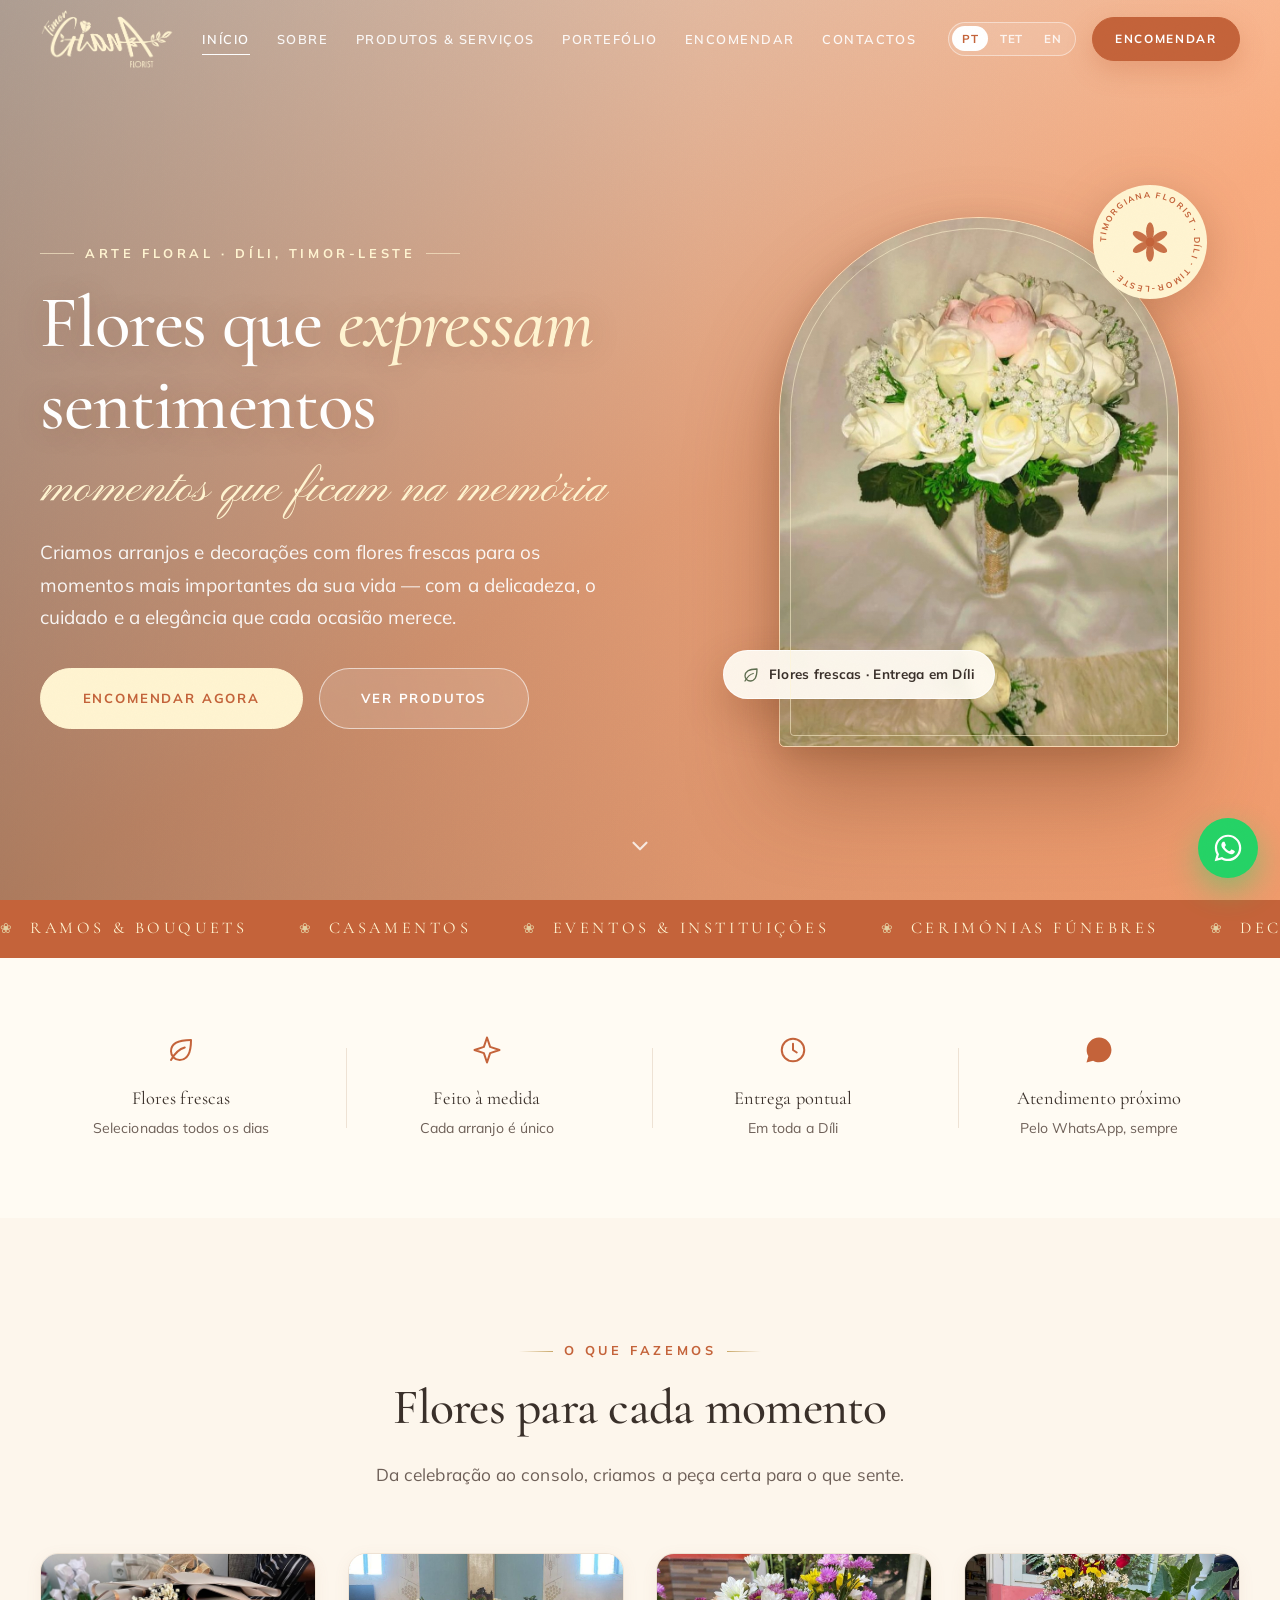
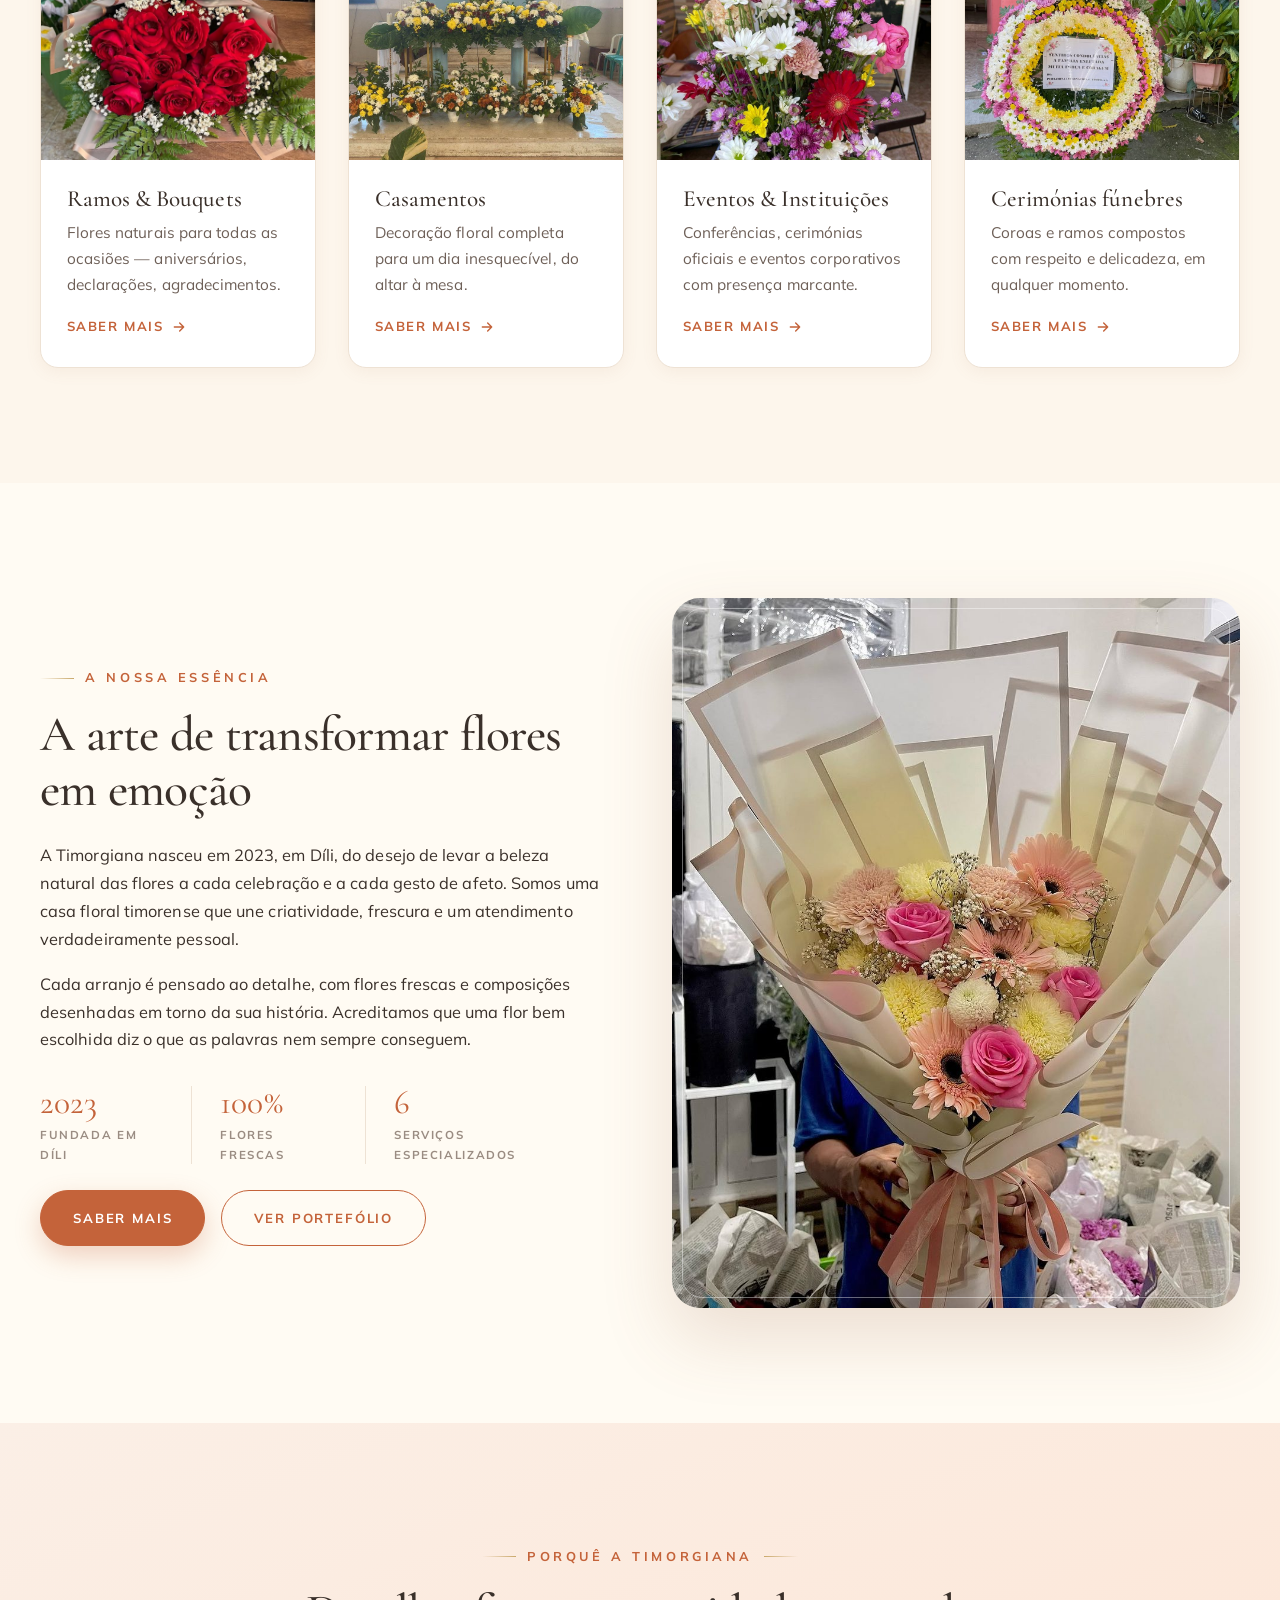
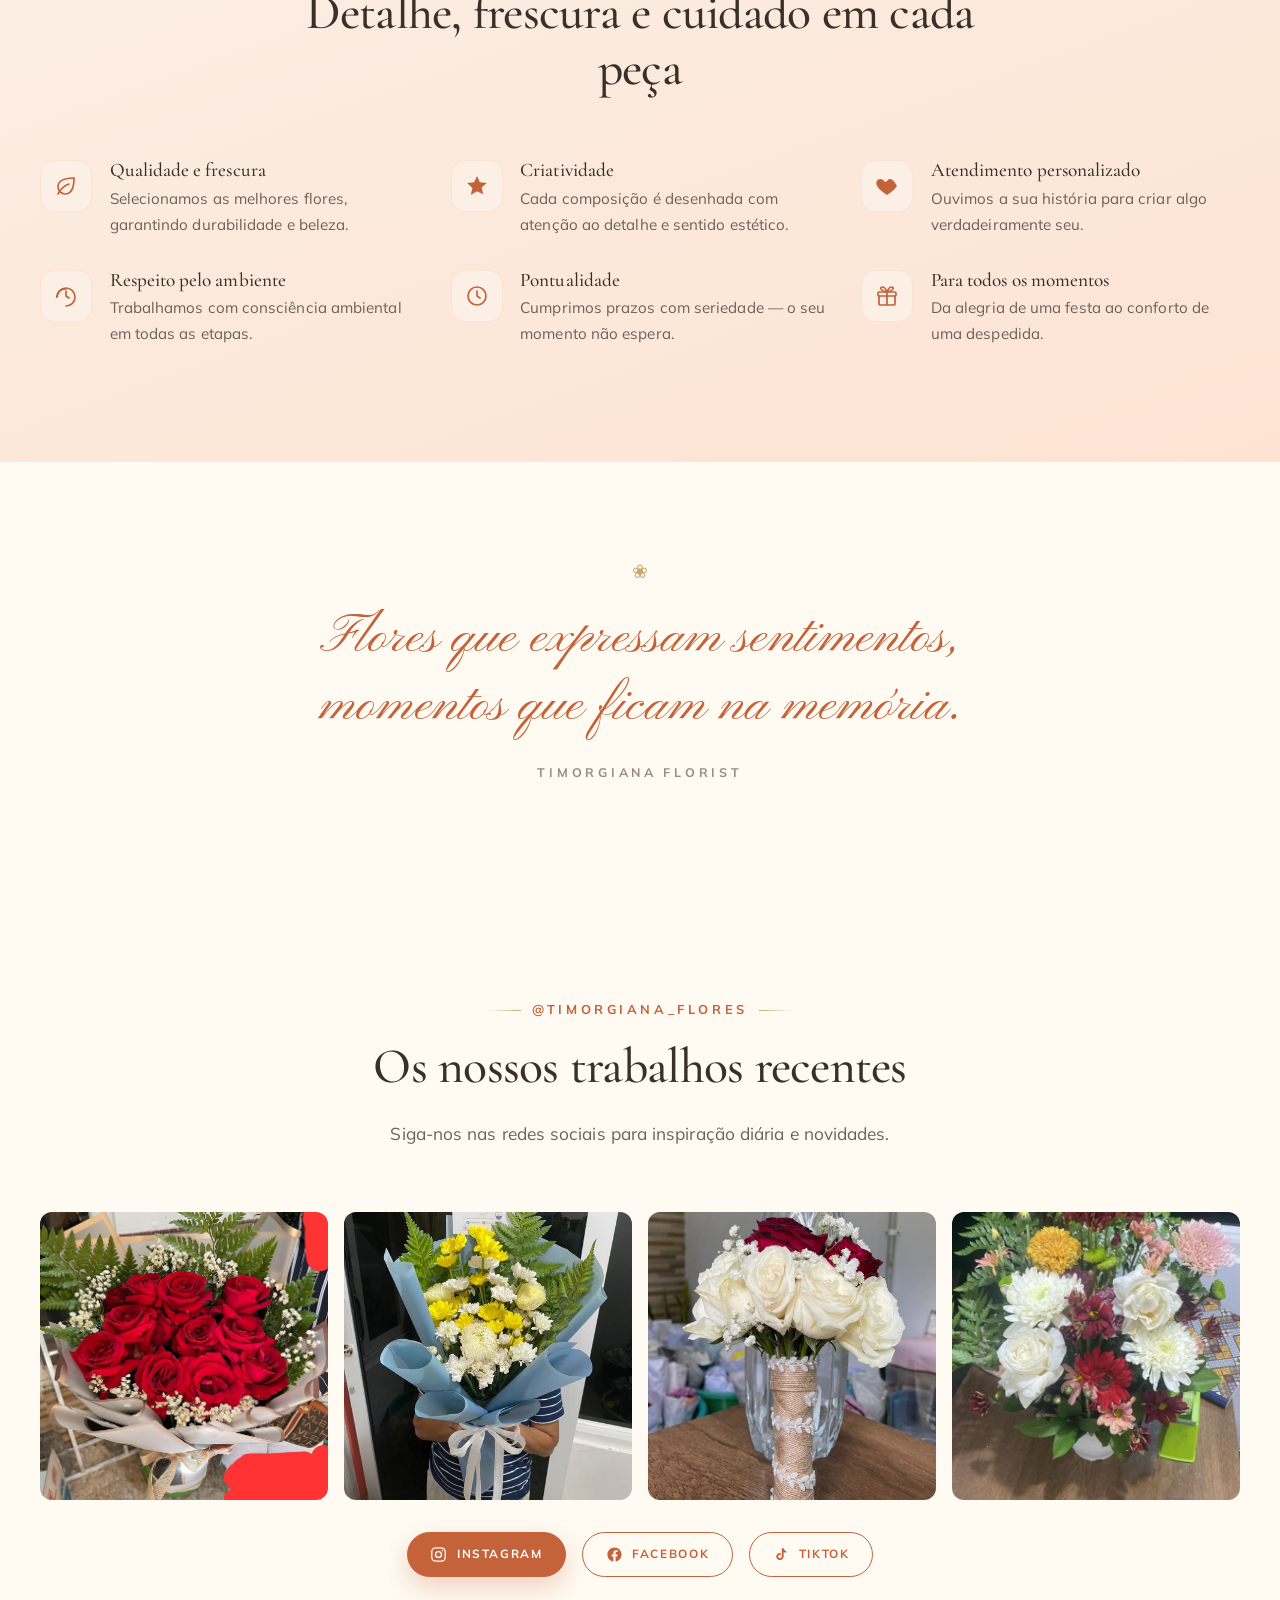
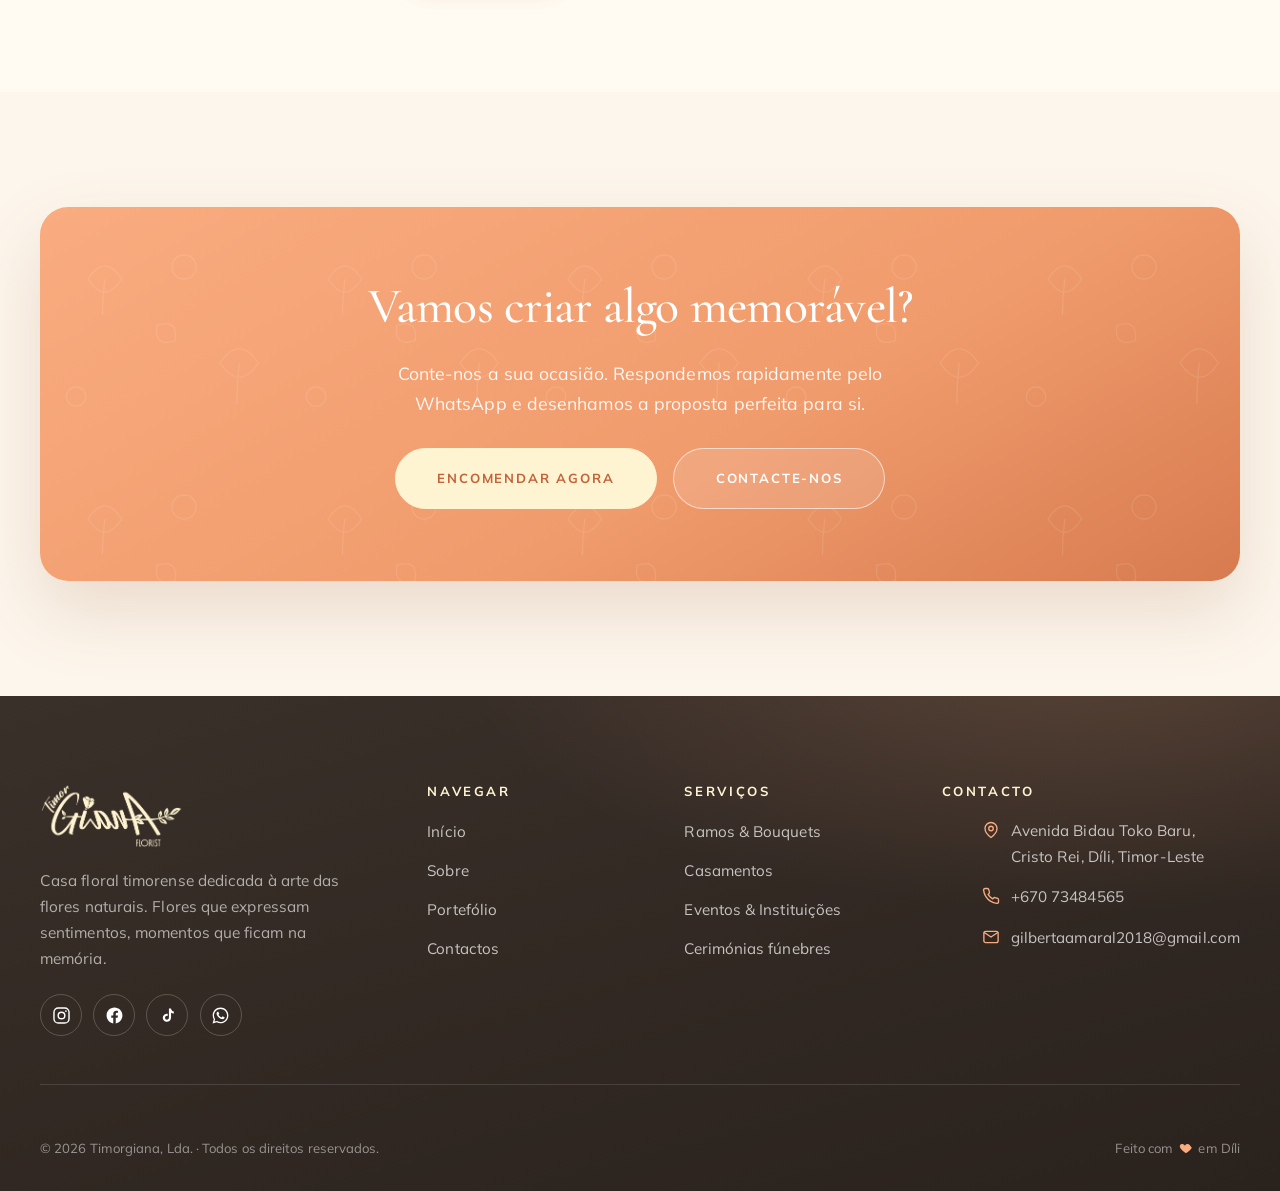
==== index.html @ 80ad94ae "Website Timorgiana Florist — floricultura premium em Díli Site estático trilingue (PT · Tétum · EN) " ====
<!DOCTYPE html>
<!-- =========================================================================
     TIMORGIANA — FLORIST  ·  Página inicial (Home)
     -------------------------------------------------------------------------
     O cabeçalho, o rodapé e o botão de WhatsApp são inseridos automaticamente
     por JavaScript (js/componentes.js). Não é preciso copiá-los para cada
     página — basta definir data-pagina e data-base no <body>.
     ========================================================================= -->
<html lang="pt">
<head>
  <meta charset="UTF-8">
  <meta name="viewport" content="width=device-width, initial-scale=1.0">
  <title>Timorgiana Florist — Flores que expressam sentimentos · Díli, Timor-Leste</title>
  <meta name="description" content="Timorgiana Florist — arte floral em Díli, Timor-Leste. Ramos, casamentos, eventos e cerimónias com flores naturais frescas. Encomende pelo WhatsApp.">
  <meta name="theme-color" content="#F9AC80">

  <!-- Partilha (Open Graph) -->
  <meta property="og:title" content="Timorgiana Florist — Arte floral em Díli">
  <meta property="og:description" content="Flores que expressam sentimentos, momentos que ficam na memória.">
  <meta property="og:type" content="website">
  <meta property="og:image" content="assets/logo-original.jpg">

  <link rel="icon" type="image/png" href="assets/favicon.png">

  <!-- Tipografia: serifa elegante (Cormorant), sans limpa (Mulish), script (Pinyon) -->
  <link rel="preconnect" href="https://fonts.googleapis.com">
  <link rel="preconnect" href="https://fonts.gstatic.com" crossorigin>
  <link href="https://fonts.googleapis.com/css2?family=Cormorant+Garamond:ital,wght@0,400;0,500;0,600;1,400;1,500&family=Mulish:wght@300;400;500;600;700;800&family=Pinyon+Script&display=swap" rel="stylesheet">

  <link rel="stylesheet" href="css/estilos.css">

  <!-- Pré-carregamento da fotografia principal do hero (melhora o LCP) -->
  <link rel="preload" as="image" href="assets/galeria/casamentos/cas-06.jpg">
</head>

<body data-pagina="inicio" data-base="">

  <main id="conteudo">

    <!-- =====================================================================
         HERO — gradiente coral · fotografia em arco · selo giratório da marca
         ===================================================================== -->
    <section class="hero hero--elite">

      <div class="container hero__grelha">
        <div class="hero__interior">
          <span class="eyebrow eyebrow--duplo" data-i18n="hero_eyebrow">Arte floral · Díli, Timor-Leste</span>
          <h1 data-i18n-html="hero_titulo">Flores que <em>expressam</em> sentimentos</h1>
          <p class="hero__tagline" data-i18n="hero_tagline">momentos que ficam na memória</p>
          <p class="hero__lead" data-i18n="hero_lead">Criamos arranjos e decorações com flores frescas para os momentos mais importantes da sua vida.</p>
          <div class="grupo-botoes">
            <a class="btn btn--claro btn--grande" href="paginas/encomendar.html" data-i18n="btn_encomendar_ag">Encomendar agora</a>
            <a class="btn btn--fantasma btn--grande" href="paginas/produtos.html" data-i18n="btn_ver_produtos">Ver produtos</a>
          </div>
        </div>

        <!-- Fotografia em arco + selo giratório + nota flutuante -->
        <div class="hero__media">
          <div class="hero__arco">
            <img src="assets/galeria/casamentos/cas-06.jpg" alt="Bouquet de rosas brancas — Timorgiana Florist" fetchpriority="high">
          </div>
          <svg class="hero__selo" viewBox="0 0 120 120" aria-hidden="true" xmlns="http://www.w3.org/2000/svg" xmlns:xlink="http://www.w3.org/1999/xlink">
            <defs><path id="selo-circ" d="M60,60 m-45,0 a45,45 0 1,1 90,0 a45,45 0 1,1 -90,0"/></defs>
            <circle cx="60" cy="60" r="58" fill="#FFF4D1"/>
            <text font-size="8.5" letter-spacing="1.8" fill="#C4633A" font-family="Mulish, sans-serif" font-weight="700">
              <textPath xlink:href="#selo-circ" href="#selo-circ">TIMORGIANA FLORIST · DÍLI · TIMOR-LESTE ·</textPath>
            </text>
            <g transform="translate(60 60)" fill="#C4633A">
              <circle r="4.5"/>
              <g opacity=".9">
                <ellipse rx="4" ry="9" cy="-11"/>
                <ellipse rx="4" ry="9" cy="-11" transform="rotate(60)"/>
                <ellipse rx="4" ry="9" cy="-11" transform="rotate(120)"/>
                <ellipse rx="4" ry="9" cy="-11" transform="rotate(180)"/>
                <ellipse rx="4" ry="9" cy="-11" transform="rotate(240)"/>
                <ellipse rx="4" ry="9" cy="-11" transform="rotate(300)"/>
              </g>
            </g>
          </svg>
          <div class="hero__nota">
            <svg viewBox="0 0 24 24" fill="none" stroke="currentColor" stroke-width="1.7" stroke-linecap="round" stroke-linejoin="round"><path d="M11 20A7 7 0 0 1 4 13c0-5 4-9 16-9 0 12-4 16-9 16Z"/><path d="M4 20c4-7 7-9 11-10"/></svg>
            <span data-i18n="hero_nota">Flores frescas · Entrega em Díli</span>
          </div>
        </div>
      </div>

      <a class="hero__seta" href="#tiras" aria-label="Ver mais">
        <svg viewBox="0 0 24 24" fill="none" stroke="currentColor" stroke-width="2" stroke-linecap="round" stroke-linejoin="round"><path d="m6 9 6 6 6-6"/></svg>
      </a>
    </section>

    <!-- Fita deslizante com os serviços (marquee) -->
    <div class="marquee" role="presentation">
      <div class="marquee__faixa">
        <div class="marquee__grupo">
          <span class="marquee__item"><span class="marquee__flor">❀</span><span data-i18n="cat1_t">Ramos & Bouquets</span></span>
          <span class="marquee__item"><span class="marquee__flor">❀</span><span data-i18n="cat2_t">Casamentos</span></span>
          <span class="marquee__item"><span class="marquee__flor">❀</span><span data-i18n="cat3_t">Eventos & Instituições</span></span>
          <span class="marquee__item"><span class="marquee__flor">❀</span><span data-i18n="cat4_t">Cerimónias fúnebres</span></span>
          <span class="marquee__item"><span class="marquee__flor">❀</span><span data-i18n="prod5_t">Decoração de espaços</span></span>
          <span class="marquee__item"><span class="marquee__flor">❀</span><span data-i18n="tira1_t">Flores frescas</span></span>
        </div>
        <div class="marquee__grupo" aria-hidden="true">
          <span class="marquee__item"><span class="marquee__flor">❀</span><span data-i18n="cat1_t">Ramos & Bouquets</span></span>
          <span class="marquee__item"><span class="marquee__flor">❀</span><span data-i18n="cat2_t">Casamentos</span></span>
          <span class="marquee__item"><span class="marquee__flor">❀</span><span data-i18n="cat3_t">Eventos & Instituições</span></span>
          <span class="marquee__item"><span class="marquee__flor">❀</span><span data-i18n="cat4_t">Cerimónias fúnebres</span></span>
          <span class="marquee__item"><span class="marquee__flor">❀</span><span data-i18n="prod5_t">Decoração de espaços</span></span>
          <span class="marquee__item"><span class="marquee__flor">❀</span><span data-i18n="tira1_t">Flores frescas</span></span>
        </div>
      </div>
    </div>

    <!-- =====================================================================
         TIRAS (garantias)
         ===================================================================== -->
    <section class="seccao seccao--apertada" id="tiras">
      <div class="container">
        <div class="tiras">
          <div class="tira revelar">
            <svg viewBox="0 0 24 24" fill="none" stroke="currentColor" stroke-width="1.6" stroke-linecap="round" stroke-linejoin="round"><path d="M11 20A7 7 0 0 1 4 13c0-5 4-9 16-9 0 12-4 16-9 16Z"/><path d="M4 20c4-7 7-9 11-10"/></svg>
            <div class="tira__titulo" data-i18n="tira1_t">Flores frescas</div>
            <div class="tira__texto" data-i18n="tira1_d">Selecionadas todos os dias</div>
          </div>
          <div class="tira revelar revelar--d1">
            <svg viewBox="0 0 24 24" fill="none" stroke="currentColor" stroke-width="1.6" stroke-linecap="round" stroke-linejoin="round"><path d="M12 2 9.5 9.5 2 12l7.5 2.5L12 22l2.5-7.5L22 12l-7.5-2.5z"/></svg>
            <div class="tira__titulo" data-i18n="tira2_t">Feito à medida</div>
            <div class="tira__texto" data-i18n="tira2_d">Cada arranjo é único</div>
          </div>
          <div class="tira revelar revelar--d2">
            <svg viewBox="0 0 24 24" fill="none" stroke="currentColor" stroke-width="1.6" stroke-linecap="round" stroke-linejoin="round"><circle cx="12" cy="12" r="9"/><path d="M12 7v5l3 2"/></svg>
            <div class="tira__titulo" data-i18n="tira3_t">Entrega pontual</div>
            <div class="tira__texto" data-i18n="tira3_d">Em toda a Díli</div>
          </div>
          <div class="tira revelar revelar--d3">
            <svg viewBox="0 0 24 24" fill="currentColor"><path d="M12.04 2C6.58 2 2.13 6.45 2.13 11.9c0 1.76.46 3.45 1.34 4.95L2 22l5.3-1.39c1.45.79 3.08 1.21 4.74 1.21 5.46 0 9.91-4.45 9.91-9.9C21.95 6.45 17.5 2 12.04 2Z"/></svg>
            <div class="tira__titulo" data-i18n="tira4_t">Atendimento próximo</div>
            <div class="tira__texto" data-i18n="tira4_d">Pelo WhatsApp, sempre</div>
          </div>
        </div>
      </div>
    </section>

    <!-- =====================================================================
         CATEGORIAS
         ===================================================================== -->
    <section class="seccao seccao--veu">
      <div class="container">
        <div class="cabecalho-seccao revelar">
          <span class="eyebrow eyebrow--duplo" data-i18n="cat_eyebrow">O que fazemos</span>
          <h2 data-i18n="cat_titulo">Flores para cada momento</h2>
          <p data-i18n="cat_lead">Da celebração ao consolo, criamos a peça certa para o que sente.</p>
        </div>

        <div class="grelha grelha--4">
          <a class="cartao revelar" href="paginas/produtos.html">
            <div class="cartao__media">
              <img src="assets/galeria/bouquet/bouquet-04.jpg" alt="Ramo de rosas vermelhas" loading="lazy">
            </div>
            <div class="cartao__corpo">
              <h3 class="cartao__titulo" data-i18n="cat1_t">Ramos & Bouquets</h3>
              <p class="cartao__texto" data-i18n="cat1_d">Flores naturais para todas as ocasiões.</p>
              <span class="link-seta"><span data-i18n="btn_saber_mais">Saber mais</span><svg viewBox="0 0 24 24" fill="none" stroke="currentColor" stroke-width="2.1" stroke-linecap="round" stroke-linejoin="round"><path d="M5 12h14M13 6l6 6-6 6"/></svg></span>
            </div>
          </a>
          <a class="cartao revelar revelar--d1" href="paginas/produtos.html">
            <div class="cartao__media">
              <img src="assets/galeria/casamentos/cas-01.jpg" alt="Decoração floral de casamento" loading="lazy">
            </div>
            <div class="cartao__corpo">
              <h3 class="cartao__titulo" data-i18n="cat2_t">Casamentos</h3>
              <p class="cartao__texto" data-i18n="cat2_d">Decoração floral completa para um dia inesquecível.</p>
              <span class="link-seta"><span data-i18n="btn_saber_mais">Saber mais</span><svg viewBox="0 0 24 24" fill="none" stroke="currentColor" stroke-width="2.1" stroke-linecap="round" stroke-linejoin="round"><path d="M5 12h14M13 6l6 6-6 6"/></svg></span>
            </div>
          </a>
          <a class="cartao revelar revelar--d2" href="paginas/produtos.html">
            <div class="cartao__media">
              <img src="assets/galeria/vaso/vaso-10.jpg" alt="Arranjo floral para eventos" loading="lazy">
            </div>
            <div class="cartao__corpo">
              <h3 class="cartao__titulo" data-i18n="cat3_t">Eventos & Instituições</h3>
              <p class="cartao__texto" data-i18n="cat3_d">Conferências, cerimónias e eventos corporativos.</p>
              <span class="link-seta"><span data-i18n="btn_saber_mais">Saber mais</span><svg viewBox="0 0 24 24" fill="none" stroke="currentColor" stroke-width="2.1" stroke-linecap="round" stroke-linejoin="round"><path d="M5 12h14M13 6l6 6-6 6"/></svg></span>
            </div>
          </a>
          <a class="cartao revelar revelar--d3" href="paginas/produtos.html">
            <div class="cartao__media">
              <img src="assets/galeria/funebre/fun-01.jpg" alt="Coroa fúnebre" loading="lazy">
            </div>
            <div class="cartao__corpo">
              <h3 class="cartao__titulo" data-i18n="cat4_t">Cerimónias fúnebres</h3>
              <p class="cartao__texto" data-i18n="cat4_d">Coroas e ramos compostos com respeito e delicadeza.</p>
              <span class="link-seta"><span data-i18n="btn_saber_mais">Saber mais</span><svg viewBox="0 0 24 24" fill="none" stroke="currentColor" stroke-width="2.1" stroke-linecap="round" stroke-linejoin="round"><path d="M5 12h14M13 6l6 6-6 6"/></svg></span>
            </div>
          </a>
        </div>
      </div>
    </section>

    <!-- =====================================================================
         HISTÓRIA (duas colunas)
         ===================================================================== -->
    <section class="seccao">
      <div class="container">
        <div class="duas-colunas">
          <div class="duas-colunas__texto revelar">
            <span class="eyebrow" data-i18n="sobre_eyebrow">A nossa essência</span>
            <h2 data-i18n="sobre_titulo">A arte de transformar flores em emoção</h2>
            <p data-i18n="sobre_p1">A Timorgiana nasceu em 2023, em Díli, do desejo de levar a beleza natural das flores a cada celebração.</p>
            <p data-i18n="sobre_p2">Cada arranjo é pensado ao detalhe, com flores frescas e composições desenhadas em torno da sua história.</p>

            <!-- Números da casa -->
            <div class="stats">
              <div class="stat"><span class="stat__num">2023</span><span class="stat__lbl" data-i18n="stat_fund">Fundada em Díli</span></div>
              <div class="stat"><span class="stat__num">100%</span><span class="stat__lbl" data-i18n="tira1_t">Flores frescas</span></div>
              <div class="stat"><span class="stat__num">6</span><span class="stat__lbl" data-i18n="stat_serv">Serviços especializados</span></div>
            </div>

            <div class="grupo-botoes" style="margin-top:1.6rem">
              <a class="btn btn--primario" href="paginas/sobre.html" data-i18n="btn_saber_mais">Saber mais</a>
              <a class="btn btn--contorno" href="paginas/galeria.html" data-i18n="btn_ver_portefolio">Ver portefólio</a>
            </div>
          </div>
          <div class="duas-colunas__media revelar revelar--d2">
            <div class="moldura moldura--alta">
              <img src="assets/galeria/bouquet/bouquet-11.jpg" alt="Ramo de flores em tons pêssego da Timorgiana" loading="lazy">
            </div>
          </div>
        </div>
      </div>
    </section>

    <!-- =====================================================================
         VALORES
         ===================================================================== -->
    <section class="seccao seccao--coral">
      <div class="container">
        <div class="cabecalho-seccao revelar">
          <span class="eyebrow eyebrow--duplo" data-i18n="valores_eyebrow">Porquê a Timorgiana</span>
          <h2 data-i18n="valores_titulo">Detalhe, frescura e cuidado em cada peça</h2>
        </div>
        <div class="grelha grelha--3">
          <div class="valor revelar"><div class="valor__icone"><svg viewBox="0 0 24 24" fill="none" stroke="currentColor" stroke-width="1.7" stroke-linecap="round" stroke-linejoin="round"><path d="M11 20A7 7 0 0 1 4 13c0-5 4-9 16-9 0 12-4 16-9 16Z"/><path d="M4 20c4-7 7-9 11-10"/></svg></div><div><h3 data-i18n="v1_t">Qualidade e frescura</h3><p data-i18n="v1_d">Selecionamos as melhores flores.</p></div></div>
          <div class="valor revelar revelar--d1"><div class="valor__icone"><svg viewBox="0 0 24 24" fill="currentColor"><path d="M12 2l2.9 6.3 6.9.6-5.2 4.6 1.6 6.8L12 17.3 5.8 20.9l1.6-6.8L2.2 8.9l6.9-.6z"/></svg></div><div><h3 data-i18n="v2_t">Criatividade</h3><p data-i18n="v2_d">Cada composição com sentido estético.</p></div></div>
          <div class="valor revelar revelar--d2"><div class="valor__icone"><svg viewBox="0 0 24 24" fill="currentColor"><path d="M12 21s-7.5-4.6-10-9.3C.4 8.4 2 5 5.3 5c2 0 3.3 1.1 4.2 2.3l1 1 1-1C13.7 6.1 12.7 5 14.7 5 18 5 19.6 8.4 22 11.7 19.5 16.4 12 21 12 21Z"/></svg></div><div><h3 data-i18n="v3_t">Atendimento personalizado</h3><p data-i18n="v3_d">Ouvimos a sua história.</p></div></div>
          <div class="valor revelar"><div class="valor__icone"><svg viewBox="0 0 24 24" fill="none" stroke="currentColor" stroke-width="1.7" stroke-linecap="round" stroke-linejoin="round"><path d="M12 22a9 9 0 1 0-9-9"/><path d="M3 13c0-4 3-8 9-8M12 7v5l3 2"/></svg></div><div><h3 data-i18n="v4_t">Respeito pelo ambiente</h3><p data-i18n="v4_d">Trabalhamos com consciência ambiental.</p></div></div>
          <div class="valor revelar revelar--d1"><div class="valor__icone"><svg viewBox="0 0 24 24" fill="none" stroke="currentColor" stroke-width="1.7" stroke-linecap="round" stroke-linejoin="round"><circle cx="12" cy="12" r="9"/><path d="M12 7v5l3 2"/></svg></div><div><h3 data-i18n="v5_t">Pontualidade</h3><p data-i18n="v5_d">Cumprimos prazos com seriedade.</p></div></div>
          <div class="valor revelar revelar--d2"><div class="valor__icone"><svg viewBox="0 0 24 24" fill="none" stroke="currentColor" stroke-width="1.7" stroke-linecap="round" stroke-linejoin="round"><rect x="3" y="8" width="18" height="4" rx="1"/><path d="M4 12v8a1 1 0 0 0 1 1h14a1 1 0 0 0 1-1v-8M12 8v13"/><path d="M12 8S10 3 7.5 3 4 6 12 8Zm0 0s2-5 4.5-5S20 6 12 8Z"/></svg></div><div><h3 data-i18n="v6_t">Para todos os momentos</h3><p data-i18n="v6_d">Da alegria de uma festa ao conforto de uma despedida.</p></div></div>
        </div>
      </div>
    </section>

    <!-- =====================================================================
         CITAÇÃO (a promessa da marca, em caligrafia)
         ===================================================================== -->
    <section class="seccao seccao--apertada">
      <div class="container">
        <figure class="citacao revelar">
          <div class="citacao__orn" aria-hidden="true">❀</div>
          <blockquote data-i18n="quote_txt">Flores que expressam sentimentos, momentos que ficam na memória.</blockquote>
          <figcaption>Timorgiana Florist</figcaption>
        </figure>
      </div>
    </section>

    <!-- =====================================================================
         INSTAGRAM
         Para mostrar o feed real, substitua a grelha por um widget de
         Instagram (ex.: LightWidget / Behold) — instruções no README.
         ===================================================================== -->
    <section class="seccao">
      <div class="container">
        <div class="cabecalho-seccao revelar">
          <span class="eyebrow eyebrow--duplo" data-i18n="insta_eyebrow">@timorgiana_flores</span>
          <h2 data-i18n="insta_titulo">Os nossos trabalhos recentes</h2>
          <p data-i18n="insta_lead">Siga-nos no Instagram para inspiração diária e novidades.</p>
        </div>
        <div class="insta-grelha revelar">
          <a class="insta-item" href="https://www.instagram.com/timorgiana_flores" target="_blank" rel="noopener"><img src="assets/galeria/bouquet/bouquet-05.jpg" alt="Ramo de rosas vermelhas" loading="lazy"><span class="insta-item__icone"><svg viewBox="0 0 24 24" fill="none" stroke="currentColor" stroke-width="1.8"><rect x="2.5" y="2.5" width="19" height="19" rx="5.5"/><circle cx="12" cy="12" r="4.2"/><circle cx="17.6" cy="6.4" r="1.1" fill="currentColor" stroke="none"/></svg></span></a>
          <a class="insta-item" href="https://www.instagram.com/timorgiana_flores" target="_blank" rel="noopener"><img src="assets/galeria/bouquet/bouquet-17.jpg" alt="Ramo de flores amarelas" loading="lazy"><span class="insta-item__icone"><svg viewBox="0 0 24 24" fill="none" stroke="currentColor" stroke-width="1.8"><rect x="2.5" y="2.5" width="19" height="19" rx="5.5"/><circle cx="12" cy="12" r="4.2"/><circle cx="17.6" cy="6.4" r="1.1" fill="currentColor" stroke="none"/></svg></span></a>
          <a class="insta-item" href="https://www.instagram.com/timorgiana_flores" target="_blank" rel="noopener"><img src="assets/galeria/casamentos/cas-05.jpg" alt="Ramo de noiva branco" loading="lazy"><span class="insta-item__icone"><svg viewBox="0 0 24 24" fill="none" stroke="currentColor" stroke-width="1.8"><rect x="2.5" y="2.5" width="19" height="19" rx="5.5"/><circle cx="12" cy="12" r="4.2"/><circle cx="17.6" cy="6.4" r="1.1" fill="currentColor" stroke="none"/></svg></span></a>
          <a class="insta-item" href="https://www.instagram.com/timorgiana_flores" target="_blank" rel="noopener"><img src="assets/galeria/vaso/vaso-05.jpg" alt="Arranjo floral em vaso" loading="lazy"><span class="insta-item__icone"><svg viewBox="0 0 24 24" fill="none" stroke="currentColor" stroke-width="1.8"><rect x="2.5" y="2.5" width="19" height="19" rx="5.5"/><circle cx="12" cy="12" r="4.2"/><circle cx="17.6" cy="6.4" r="1.1" fill="currentColor" stroke="none"/></svg></span></a>
        </div>
        <div class="grupo-botoes" style="justify-content:center; margin-top:2rem">
          <a class="btn btn--primario btn--pequeno" href="https://www.instagram.com/timorgiana_flores" target="_blank" rel="noopener">
            <svg viewBox="0 0 24 24" fill="none" stroke="currentColor" stroke-width="1.8"><rect x="2.5" y="2.5" width="19" height="19" rx="5.5"/><circle cx="12" cy="12" r="4.2"/><circle cx="17.6" cy="6.4" r="1.1" fill="currentColor" stroke="none"/></svg>
            <span>Instagram</span>
          </a>
          <a class="btn btn--contorno btn--pequeno" href="https://www.facebook.com/people/Timorgiana-Flores/" target="_blank" rel="noopener">
            <svg viewBox="0 0 24 24" fill="currentColor"><path d="M22 12.06C22 6.5 17.52 2 12 2S2 6.5 2 12.06c0 5 3.66 9.15 8.44 9.94v-7.03H7.9v-2.9h2.54V9.85c0-2.5 1.49-3.89 3.78-3.89 1.09 0 2.24.2 2.24.2v2.46h-1.26c-1.24 0-1.63.77-1.63 1.56v1.88h2.78l-.44 2.9h-2.34V22c4.78-.79 8.43-4.94 8.43-9.94Z"/></svg>
            <span>Facebook</span>
          </a>
          <a class="btn btn--contorno btn--pequeno" href="https://www.tiktok.com/@timorgiana_flores" target="_blank" rel="noopener">
            <svg viewBox="0 0 24 24" fill="currentColor"><path d="M16.5 3c.3 2.1 1.5 3.6 3.5 3.9v2.5c-1.2.1-2.4-.2-3.5-.8v5.9c0 3.4-2.5 5.5-5.4 5.5-3 0-5.1-2.4-5.1-5.1 0-3 2.4-5.1 5.4-5.1.3 0 .6 0 .9.1v2.7c-.3-.1-.6-.2-.9-.2-1.4 0-2.5 1-2.5 2.4 0 1.5 1.1 2.5 2.4 2.5 1.4 0 2.5-1 2.5-2.7V3h2.7Z"/></svg>
            <span>TikTok</span>
          </a>
        </div>
      </div>
    </section>

    <!-- =====================================================================
         CTA FINAL
         ===================================================================== -->
    <section class="seccao seccao--veu">
      <div class="container">
        <div class="cta-faixa revelar">
          <h2 data-i18n="cta_titulo">Vamos criar algo memorável?</h2>
          <p data-i18n="cta_lead">Conte-nos a sua ocasião. Respondemos rapidamente pelo WhatsApp.</p>
          <div class="grupo-botoes">
            <a class="btn btn--claro btn--grande" href="paginas/encomendar.html" data-i18n="btn_encomendar_ag">Encomendar agora</a>
            <a class="btn btn--fantasma btn--grande" href="paginas/contactos.html" data-i18n="btn_contactar">Contacte-nos</a>
          </div>
        </div>
      </div>
    </section>

  </main>

  <!-- Scripts (ordem: dicionário → componentes → inicialização) -->
  <script src="js/i18n.js"></script>
  <script src="js/componentes.js"></script>
  <script src="js/main.js"></script>
</body>
</html>
---- css/estilos.css ----
/* =========================================================================
   TIMORGIANA — FLORIST  ·  Folha de estilos principal
   -------------------------------------------------------------------------
   Identidade derivada do logótipo oficial:
     · Coral / pêssego  #F9AC80   (cor principal da marca)
     · Creme / marfim    #FFF4D1   (lettering do logótipo)
   Acentos de luxo: terracota, dourado suave e verde-folha (sage).

   Estética: minimalista, muito espaço em branco, tipografia serifada
   elegante (Cormorant Garamond) com sans limpa (Mulish) e toques de
   caligrafia (Pinyon Script) em harmonia com o logótipo.

   ORGANIZAÇÃO:
     1. Variáveis (tokens de cor, tipografia, espaçamento)
     2. Base / reset
     3. Tipografia e utilitários
     4. Botões
     5. Cabeçalho + navegação
     6. Rodapé
     7. Hero
     8. Secções e componentes (cartões, galeria, formulário...)
     9. Animações de revelação
    10. Responsivo
   ========================================================================= */

/* =========================================================================
   1. VARIÁVEIS
   ========================================================================= */
:root {
  /* — Cores da marca (do logótipo) — */
  --coral:          #F9AC80;   /* pêssego/coral principal */
  --coral-claro:    #FCC9A8;
  --coral-suave:    #FDE3D2;
  --coral-veu:      #FBEFE6;   /* véu muito ténue para faixas */
  --terracota:      #C4633A;   /* coral profundo p/ texto e detalhes */
  --terracota-esc:  #A24E2C;

  --creme:          #FFF4D1;   /* marfim do lettering */
  --marfim:         #FFFBF3;   /* fundo principal */
  --marfim-quente:  #FDF6EC;   /* fundo alternado de secções */
  --branco:         #FFFFFF;

  --dourado:        #C9A86A;   /* acento de luxo (hairlines, ornamentos) */
  --dourado-claro:  #E3CFA1;
  --sage:           #8A9A7B;   /* verde-folha */
  --sage-esc:       #5F6E50;

  --tinta:          #3A302A;   /* texto principal (castanho carvão quente) */
  --tinta-suave:    #6E6058;   /* texto secundário */
  --tinta-tenue:    #9A8C82;   /* legendas / metadados */
  --linha:          #EEE2D4;   /* divisórias subtis */

  /* — Tipografia — */
  --serif:  "Cormorant Garamond", "EB Garamond", Georgia, "Times New Roman", serif;
  --sans:   "Mulish", -apple-system, "Segoe UI", Roboto, Helvetica, Arial, sans-serif;
  --script: "Pinyon Script", "Cormorant Garamond", cursive;

  /* — Medidas — */
  --container:    1200px;
  --container-sm: 880px;
  --raio:    18px;
  --raio-sm: 12px;
  --raio-lg: 28px;

  /* — Sombras (quentes, suaves) — */
  --sombra-sm: 0 4px 16px rgba(168, 116, 84, .08);
  --sombra:    0 14px 40px rgba(168, 116, 84, .12);
  --sombra-lg: 0 30px 70px rgba(150, 95, 60, .18);

  --transicao: .45s cubic-bezier(.22, .61, .36, 1);

  /* Padrão botânico subtil (pétalas/folhas) usado em faixas e placeholders */
  --padrao-petalas: url("data:image/svg+xml,%3Csvg xmlns='http://www.w3.org/2000/svg' width='200' height='200' viewBox='0 0 200 200'%3E%3Cg fill='none' stroke='%23ffffff' stroke-width='1.1' opacity='0.55'%3E%3Cpath d='M40 60 q14 -22 28 0 q-14 22 -28 0z'/%3E%3Cpath d='M54 60 q-2 16 -2 30'/%3E%3Cpath d='M150 130 q16 -24 32 0 q-16 24 -32 0z'/%3E%3Cpath d='M166 130 q-2 18 -2 34'/%3E%3Cpath d='M120 40 a10 10 0 1 0 0.1 0z'/%3E%3Cpath d='M30 150 a8 8 0 1 0 0.1 0z'/%3E%3Cpath d='M95 105 q10 -16 20 0 q-10 16 -20 0z' transform='rotate(40 105 105)'/%3E%3C/g%3E%3C/svg%3E");

  scroll-behavior: smooth;
}

/* =========================================================================
   2. BASE / RESET
   ========================================================================= */
*, *::before, *::after { box-sizing: border-box; }

html { -webkit-text-size-adjust: 100%; }

body {
  margin: 0;
  font-family: var(--sans);
  font-weight: 400;
  color: var(--tinta);
  background: var(--marfim);
  line-height: 1.7;
  font-size: 1.02rem;
  letter-spacing: .005em;
  overflow-x: hidden;
  -webkit-font-smoothing: antialiased;
  text-rendering: optimizeLegibility;
}

img { max-width: 100%; display: block; }
a   { color: var(--terracota); text-decoration: none; transition: color var(--transicao); }
a:hover { color: var(--terracota-esc); }

::selection { background: var(--coral); color: var(--branco); }

/* Atalho de acessibilidade */
.salta-conteudo {
  position: absolute; left: -999px; top: 0; z-index: 2000;
  background: var(--terracota); color: #fff; padding: .7rem 1.2rem;
  border-radius: 0 0 var(--raio-sm) 0; font-weight: 600;
}
.salta-conteudo:focus { left: 0; color:#fff; }

/* =========================================================================
   3. TIPOGRAFIA + UTILITÁRIOS
   ========================================================================= */
h1, h2, h3, h4 {
  font-family: var(--serif);
  font-weight: 500;
  line-height: 1.12;
  color: var(--tinta);
  margin: 0 0 .5em;
  letter-spacing: .003em;
}
h1 { font-size: clamp(2.6rem, 6vw, 4.6rem); font-weight: 500; }
h2 { font-size: clamp(2rem, 4.2vw, 3.1rem); }
h3 { font-size: clamp(1.35rem, 2.4vw, 1.7rem); }
p  { margin: 0 0 1.1rem; }

.container    { width: min(100% - 3rem, var(--container)); margin-inline: auto; }
.container-sm { width: min(100% - 3rem, var(--container-sm)); margin-inline: auto; }

.seccao { padding: clamp(4rem, 9vw, 7.5rem) 0; }
.seccao--veu    { background: var(--marfim-quente); }
.seccao--coral  { background: linear-gradient(160deg, var(--coral-veu), var(--coral-suave)); }
.seccao--apertada { padding: clamp(3rem, 6vw, 5rem) 0; }

/* Rótulo de secção (eyebrow) com hairline dourada */
.eyebrow {
  display: inline-flex; align-items: center; gap: .7rem;
  font-family: var(--sans);
  font-size: .8rem; font-weight: 700;
  letter-spacing: .28em; text-transform: uppercase;
  color: var(--terracota);
  margin-bottom: 1.1rem;
}
.eyebrow::before, .eyebrow.eyebrow--duplo::after {
  content: ""; width: 34px; height: 1px;
  background: linear-gradient(90deg, transparent, var(--dourado));
}
.eyebrow.eyebrow--duplo::after { background: linear-gradient(90deg, var(--dourado), transparent); }

/* Cabeçalho de secção centrado */
.cabecalho-seccao { max-width: 680px; margin: 0 auto clamp(2.5rem, 5vw, 4rem); text-align: center; }
.cabecalho-seccao .eyebrow { justify-content: center; }
.cabecalho-seccao p { color: var(--tinta-suave); font-size: 1.08rem; }

/* Flourish em caligrafia (ecoa o logótipo) */
.script {
  font-family: var(--script);
  font-weight: 400;
  color: var(--terracota);
  font-size: clamp(1.8rem, 4vw, 2.8rem);
  line-height: 1;
}

.texto-suave  { color: var(--tinta-suave); }
.texto-centro { text-align: center; }
.dourado      { color: var(--dourado); }

/* Divisória botânica (sprig) entre secções */
.divisoria-botanica {
  display: flex; align-items: center; justify-content: center;
  gap: 1rem; margin: 0 auto; max-width: 320px; color: var(--dourado);
}
.divisoria-botanica::before, .divisoria-botanica::after {
  content: ""; flex: 1; height: 1px;
  background: linear-gradient(90deg, transparent, var(--dourado-claro));
}
.divisoria-botanica::after { background: linear-gradient(90deg, var(--dourado-claro), transparent); }

/* =========================================================================
   4. BOTÕES
   ========================================================================= */
.btn {
  --b: var(--terracota);
  display: inline-flex; align-items: center; justify-content: center; gap: .6rem;
  font-family: var(--sans); font-weight: 700; font-size: .82rem;
  letter-spacing: .14em; text-transform: uppercase;
  padding: 1rem 2rem; border-radius: 100px;
  border: 1.5px solid var(--b); cursor: pointer;
  transition: all var(--transicao);
  position: relative; overflow: hidden;
}
.btn svg { width: 17px; height: 17px; }

.btn--primario {
  background: var(--terracota); color: #fff; border-color: var(--terracota);
  box-shadow: 0 10px 26px rgba(196, 99, 58, .28);
}
.btn--primario:hover {
  background: var(--terracota-esc); border-color: var(--terracota-esc); color:#fff;
  transform: translateY(-3px); box-shadow: 0 16px 34px rgba(162, 78, 44, .36);
}
.btn--contorno {
  background: transparent; color: var(--terracota);
}
.btn--contorno:hover {
  background: var(--terracota); color: #fff; transform: translateY(-3px);
}
.btn--claro {
  background: var(--creme); color: var(--terracota); border-color: var(--creme);
}
.btn--claro:hover { background:#fff; border-color:#fff; color: var(--terracota-esc); transform: translateY(-3px); }

.btn--fantasma {
  background: rgba(255,255,255,.12); color:#fff; border-color: rgba(255,255,255,.6);
  backdrop-filter: blur(4px);
}
.btn--fantasma:hover { background:#fff; color: var(--terracota); border-color:#fff; transform: translateY(-3px); }

.btn--whatsapp { background:#25D366; border-color:#25D366; color:#fff; }
.btn--whatsapp:hover { background:#1da851; border-color:#1da851; color:#fff; transform: translateY(-3px); }

.btn--pequeno { padding: .7rem 1.4rem; font-size: .74rem; }
.btn--grande  { padding: 1.15rem 2.6rem; }

.grupo-botoes { display: flex; flex-wrap: wrap; gap: 1rem; }

/* Ligação com seta */
.link-seta {
  display: inline-flex; align-items: center; gap: .5rem;
  font-weight: 700; font-size: .82rem; letter-spacing: .12em; text-transform: uppercase;
  color: var(--terracota);
}
.link-seta svg { width: 16px; height: 16px; transition: transform var(--transicao); }
.link-seta:hover svg { transform: translateX(5px); }

/* =========================================================================
   5. CABEÇALHO + NAVEGAÇÃO
   ========================================================================= */
.cabecalho {
  position: fixed; inset: 0 0 auto 0; z-index: 1000;
  transition: background var(--transicao), box-shadow var(--transicao), padding var(--transicao);
  padding: .55rem 0;
}
/* topo: transparente sobre o hero */
.cabecalho--topo { background: transparent; }
.cabecalho--topo .nav__link,
.cabecalho--topo .logo__texto,
.cabecalho--topo .menu-toggle span { color: #fff; }
.cabecalho--topo .nav__link { color: rgba(255,255,255,.92); }
.cabecalho--topo .menu-toggle span { background: #fff; }
/* ao deslizar: fundo creme sólido */
.cabecalho--solido {
  background: rgba(255, 251, 243, .92);
  backdrop-filter: blur(14px) saturate(1.4);
  box-shadow: 0 1px 0 var(--linha), 0 10px 30px rgba(168,116,84,.07);
}

.cabecalho__interior {
  display: flex; align-items: center; justify-content: space-between; gap: 1.5rem;
}

.logo { display: inline-flex; align-items: center; gap: .8rem; flex: none; }
.logo__marca { height: 60px; width: auto; flex: none; transition: var(--transicao); }
.cabecalho--solido .logo__marca { height: 52px; }
/* no topo (hero coral) mostra-se a versão creme; ao deslizar, a terracota */
.logo__marca--creme { display: block; }
.logo__marca--coral { display: none; }
.cabecalho--solido .logo__marca--creme { display: none; }
.cabecalho--solido .logo__marca--coral { display: block; }

.nav { display: flex; align-items: center; gap: 2rem; }
.nav__lista { display: flex; align-items: center; gap: 1.7rem; list-style: none; margin: 0; padding: 0; }
.nav__link {
  position: relative; font-family: var(--sans);
  font-size: .8rem; font-weight: 600; letter-spacing: .12em; text-transform: uppercase;
  color: var(--tinta); padding: .4rem 0;
}
.nav__link::after {
  content: ""; position: absolute; left: 0; bottom: -2px; width: 0; height: 1.5px;
  background: var(--terracota); transition: width var(--transicao);
}
.nav__link:hover::after, .nav__link.ativo::after { width: 100%; }
.cabecalho--topo .nav__link::after { background: #fff; }
.nav__link.ativo { color: var(--terracota); }
.cabecalho--topo .nav__link.ativo { color:#fff; }

.nav__cta { display: flex; align-items: center; gap: 1rem; }

/* Seletor de idioma */
.idiomas { display: inline-flex; align-items: center; gap: .15rem;
  border: 1px solid var(--linha); border-radius: 100px; padding: .2rem; background: rgba(255,255,255,.5); }
.cabecalho--topo .idiomas { border-color: rgba(255,255,255,.45); background: rgba(255,255,255,.12); }
.idiomas__btn {
  font-family: var(--sans); font-size: .72rem; font-weight: 700; letter-spacing: .06em;
  border: none; background: transparent; cursor: pointer; color: var(--tinta-suave);
  padding: .32rem .6rem; border-radius: 100px; transition: var(--transicao);
}
.cabecalho--topo .idiomas__btn { color: rgba(255,255,255,.85); }
.idiomas__btn:hover { color: var(--terracota); }
.cabecalho--topo .idiomas__btn:hover { color:#fff; }
.idiomas__btn.ativo { background: var(--terracota); color:#fff; }
.cabecalho--topo .idiomas__btn.ativo { background:#fff; color: var(--terracota); }

/* Botão de menu (mobile) */
.menu-toggle {
  display: none; flex-direction: column; gap: 5px; background: none; border: none;
  cursor: pointer; padding: .4rem; z-index: 1100;
}
.menu-toggle span { display: block; width: 26px; height: 2px; background: var(--tinta); border-radius: 2px; transition: var(--transicao); }
body.menu-aberto .menu-toggle span:nth-child(1) { transform: translateY(7px) rotate(45deg); background: var(--terracota); }
body.menu-aberto .menu-toggle span:nth-child(2) { opacity: 0; }
body.menu-aberto .menu-toggle span:nth-child(3) { transform: translateY(-7px) rotate(-45deg); background: var(--terracota); }

/* =========================================================================
   6. RODAPÉ
   ========================================================================= */
.rodape {
  background: linear-gradient(165deg, #3A302A, #2A221D);
  color: rgba(255,255,255,.8); padding: clamp(3.5rem, 7vw, 5.5rem) 0 2rem;
  position: relative; overflow: hidden;
}
.rodape::before {
  content: ""; position: absolute; inset: 0;
  background: radial-gradient(900px 380px at 85% -10%, rgba(249,172,128,.18), transparent 70%);
  pointer-events: none;
}
.rodape__grelha {
  position: relative; display: grid;
  grid-template-columns: 1.6fr 1fr 1fr 1.3fr; gap: 2.5rem;
  padding-bottom: 3rem; border-bottom: 1px solid rgba(255,255,255,.12);
}
.rodape__marca img { height: 64px; margin-bottom: 1.2rem; }
.rodape__marca p { color: rgba(255,255,255,.62); font-size: .96rem; max-width: 34ch; }
.rodape h4 {
  color: var(--creme); font-family: var(--sans); font-size: .82rem;
  font-weight: 700; letter-spacing: .2em; text-transform: uppercase; margin-bottom: 1.2rem;
}
.rodape__lista { list-style: none; margin: 0; padding: 0; display: grid; gap: .7rem; }
.rodape__lista a, .rodape__contacto a { color: rgba(255,255,255,.72); font-size: .95rem; }
.rodape__lista a:hover, .rodape__contacto a:hover { color: var(--coral); }
.rodape__contacto { display: grid; gap: .9rem; font-size: .95rem; color: rgba(255,255,255,.72); }
.rodape__contacto li { display: flex; gap: .7rem; align-items: flex-start; list-style: none; }
.rodape__contacto svg { width: 18px; height: 18px; flex: none; color: var(--coral); margin-top: 3px; }
.rodape__contacto ul { margin: 0; padding: 0; }

.rodape__sociais { display: flex; gap: .7rem; margin-top: 1.4rem; }
.rodape__sociais a {
  width: 42px; height: 42px; border-radius: 50%;
  display: grid; place-items: center;
  border: 1px solid rgba(255,255,255,.2); color: #fff;
  transition: var(--transicao);
}
.rodape__sociais a:hover { background: var(--coral); border-color: var(--coral); color: var(--tinta); transform: translateY(-3px); }
.rodape__sociais svg { width: 19px; height: 19px; }

.rodape__base {
  position: relative; display: flex; flex-wrap: wrap; gap: 1rem;
  justify-content: space-between; padding-top: 1.6rem; margin-top: 1.6rem;
  font-size: .82rem; color: rgba(255,255,255,.5);
}
.rodape__base a { color: rgba(255,255,255,.6); }
.rodape__base svg { width: 14px; height: 14px; vertical-align: -2px; }
.rodape__base > span:last-child { display: inline-flex; align-items: center; gap: .35rem; }

/* =========================================================================
   7. HERO
   ========================================================================= */
.hero {
  position: relative; min-height: 100svh;
  display: flex; align-items: center;
  padding: 8rem 0 5rem; overflow: hidden;
  background: linear-gradient(150deg, #FBE7D8 0%, var(--coral) 55%, #F09B6C 100%);
}
/* camada de fotografia opcional (o cliente substitui o url) */
.hero__foto {
  position: absolute; inset: 0; z-index: 0;
  background-size: cover; background-position: center;
  opacity: 0; transition: opacity 1.2s ease;
}
.hero__foto.carregada { opacity: .5; }
.hero::after { /* véu para legibilidade */
  content: ""; position: absolute; inset: 0; z-index: 1;
  background: linear-gradient(90deg, rgba(58,48,42,.40), rgba(58,48,42,.12) 55%, transparent);
  pointer-events: none;
}
.hero__interior { position: relative; z-index: 2; max-width: 760px; color: #fff; }
.hero__interior .eyebrow { color: var(--creme); }
.hero__interior .eyebrow::before, .hero__interior .eyebrow::after { background: rgba(255,244,209,.6); }
.hero h1 { color: #fff; margin-bottom: 1.2rem; text-shadow: 0 2px 30px rgba(120,60,30,.25); }
.hero h1 em { font-style: italic; color: var(--creme); }
.hero__tagline {
  font-family: var(--script); font-size: clamp(1.7rem, 4.5vw, 3rem);
  color: var(--creme); line-height: 1; margin-bottom: 1.4rem; font-weight: 400;
}
.hero__lead { font-size: 1.18rem; color: rgba(255,255,255,.92); max-width: 52ch; margin-bottom: 2.2rem; }

/* ornamento floral SVG no canto */
.hero__ornamento {
  position: absolute; z-index: 1; right: -60px; bottom: -40px;
  width: min(46vw, 560px); opacity: .9; pointer-events: none;
  filter: drop-shadow(0 20px 40px rgba(120,60,30,.2));
}
.hero__seta {
  position: absolute; left: 50%; bottom: 2rem; transform: translateX(-50%);
  z-index: 2; color: rgba(255,255,255,.8); animation: flutua 2.4s ease-in-out infinite;
}
.hero__seta svg { width: 26px; height: 26px; }
@keyframes flutua { 0%,100% { transform: translate(-50%,0); } 50% { transform: translate(-50%,10px); } }

/* faixa de estatísticas/garantias sob o hero */
.tiras { display: grid; grid-template-columns: repeat(4, 1fr); gap: 1.5rem; }
.tira { text-align: center; }
.tira svg { width: 30px; height: 30px; color: var(--terracota); margin-bottom: .6rem; }
.tira__titulo { font-family: var(--serif); font-size: 1.15rem; color: var(--tinta); margin-bottom: .15rem; }
.tira__texto  { font-size: .88rem; color: var(--tinta-suave); }

/* =========================================================================
   8. SECÇÕES E COMPONENTES
   ========================================================================= */

/* — Grelha genérica — */
.grelha { display: grid; gap: 2rem; }
.grelha--2 { grid-template-columns: repeat(2, 1fr); }
.grelha--3 { grid-template-columns: repeat(3, 1fr); }
.grelha--4 { grid-template-columns: repeat(4, 1fr); }

/* — Bloco de duas colunas (texto + media) — */
.duas-colunas { display: grid; grid-template-columns: 1fr 1fr; gap: clamp(2rem, 5vw, 4.5rem); align-items: center; }
.duas-colunas--inverso .duas-colunas__media { order: -1; }

/* — Moldura de imagem elegante — */
.moldura {
  position: relative; border-radius: var(--raio-lg); overflow: hidden;
  box-shadow: var(--sombra-lg);
}
.moldura::after { /* fina linha dourada interior */
  content: ""; position: absolute; inset: 10px; border: 1px solid rgba(255,255,255,.4);
  border-radius: calc(var(--raio-lg) - 8px); pointer-events: none;
}
.moldura img, .moldura .foto { width: 100%; height: 100%; object-fit: cover; }
.moldura--alta { aspect-ratio: 4/5; }
.moldura--larga { aspect-ratio: 3/2; }

/* Painel de marca (logótipo sobre fundo coral) — usado em "A nossa história" */
.painel-marca {
  display: grid; place-items: center; position: relative;
  background: linear-gradient(150deg, var(--coral-suave) 0%, var(--coral) 60%, #F09B6C 120%);
}
.painel-marca::before {
  content: ""; position: absolute; inset: 0; opacity: .4;
  background-image: var(--padrao-petalas); background-size: 260px;
}
.moldura.painel-marca img {
  position: relative; width: auto; max-width: 74%; height: auto;
  object-fit: contain; filter: drop-shadow(0 10px 24px rgba(120,60,30,.18));
}

/* — Substituto de fotografia (placeholder elegante) — */
.foto {
  position: relative; display: grid; place-items: center; min-height: 220px;
  background:
    radial-gradient(circle at 30% 25%, rgba(255,255,255,.5), transparent 55%),
    linear-gradient(150deg, var(--coral-suave), var(--coral-claro) 55%, var(--coral));
  color: rgba(255,255,255,.85); overflow: hidden;
}
.foto::before { /* textura de pétalas SVG ténue */
  content: ""; position: absolute; inset: 0; opacity: .35;
  background-image: var(--padrao-petalas); background-size: 280px;
}
.foto__icone { position: relative; width: 64px; height: 64px; opacity: .9; }
.foto__legenda {
  position: relative; margin-top: .6rem; font-family: var(--sans);
  font-size: .72rem; letter-spacing: .18em; text-transform: uppercase;
  color: rgba(255,255,255,.92); font-weight: 700;
}

/* — Cartão de categoria/produto — */
.cartao {
  position: relative; background: var(--branco); border-radius: var(--raio);
  overflow: hidden; box-shadow: var(--sombra-sm);
  transition: transform var(--transicao), box-shadow var(--transicao);
  border: 1px solid var(--linha); display: flex; flex-direction: column;
}
.cartao:hover { transform: translateY(-8px); box-shadow: var(--sombra); }
.cartao__media { position: relative; aspect-ratio: 4/3; overflow: hidden; }
.cartao__media .foto, .cartao__media img { width: 100%; height: 100%; object-fit: cover; transition: transform .9s ease; }
.cartao:hover .cartao__media .foto, .cartao:hover .cartao__media img { transform: scale(1.06); }
.cartao__corpo { padding: 1.6rem 1.6rem 1.8rem; flex: 1; display: flex; flex-direction: column; }
.cartao__titulo { font-size: 1.45rem; margin-bottom: .5rem; }
.cartao__texto { color: var(--tinta-suave); font-size: .96rem; flex: 1; margin-bottom: 1.1rem; }
.cartao__etiqueta {
  position: absolute; top: 1rem; left: 1rem; z-index: 2;
  background: rgba(255,251,243,.92); color: var(--terracota);
  font-size: .68rem; font-weight: 700; letter-spacing: .14em; text-transform: uppercase;
  padding: .4rem .8rem; border-radius: 100px; backdrop-filter: blur(4px);
}

/* — Lista de valores / características com ícone — */
.lista-valores { display: grid; gap: 1.5rem; }
.valor { display: flex; gap: 1.1rem; align-items: flex-start; }
.valor__icone {
  flex: none; width: 52px; height: 52px; border-radius: 14px;
  display: grid; place-items: center;
  background: var(--coral-veu); color: var(--terracota);
  border: 1px solid var(--coral-suave);
}
.valor__icone svg { width: 24px; height: 24px; }
.valor h3 { font-size: 1.2rem; margin-bottom: .25rem; }
.valor p { color: var(--tinta-suave); font-size: .95rem; margin: 0; }

/* — Cartão de números/valores em coral — */
.painel {
  background: var(--branco); border: 1px solid var(--linha); border-radius: var(--raio);
  padding: clamp(1.8rem, 3vw, 2.6rem); box-shadow: var(--sombra-sm);
}
.painel--coral {
  background: linear-gradient(155deg, var(--coral-veu), var(--coral-suave));
  border-color: var(--coral-suave);
}

/* — Passos (Como encomendar) — */
.passos { counter-reset: passo; display: grid; gap: 1.6rem; }
.passo { display: flex; gap: 1.3rem; align-items: flex-start; }
.passo__num {
  counter-increment: passo; flex: none;
  width: 54px; height: 54px; border-radius: 50%;
  display: grid; place-items: center;
  font-family: var(--serif); font-size: 1.5rem; color: #fff;
  background: var(--terracota); box-shadow: 0 8px 20px rgba(196,99,58,.3);
}
.passo__num::before { content: counter(passo); }
.passo h3 { font-size: 1.25rem; margin-bottom: .2rem; }
.passo p { color: var(--tinta-suave); margin: 0; font-size: .96rem; }

/* — Galeria masonry — */
.galeria { columns: 3; column-gap: 1.2rem; }
.galeria__item {
  display: block; width: 100%; padding: 0; border: none; background: none;
  font: inherit; color: inherit; text-align: left; cursor: zoom-in;
  break-inside: avoid; margin: 0 0 1.2rem; border-radius: var(--raio);
  overflow: hidden; box-shadow: var(--sombra-sm); position: relative;
  transition: transform var(--transicao), box-shadow var(--transicao);
  -webkit-appearance: none; appearance: none;
}
.galeria__item:hover { transform: translateY(-5px); box-shadow: var(--sombra); }
.galeria__item:focus-visible { outline: 2px solid var(--terracota); outline-offset: 3px; }
.galeria__item img {
  display: block; width: 100%; height: auto;
  min-height: 240px; /* reserva espaço antes do carregamento (lazy loading em telemóvel) */
  background: var(--coral-veu);
  transition: transform .9s ease;
}
.galeria__item img[data-carregada="1"] { min-height: 0; background: transparent; }
.galeria__item:hover img { transform: scale(1.05); }
.galeria__item .foto { min-height: 0; }
.galeria__item .foto--p { aspect-ratio: 1/1; }
.galeria__item .foto--retrato { aspect-ratio: 3/4; }
.galeria__item .foto--paisagem { aspect-ratio: 4/3; }
.galeria__legenda {
  position: absolute; inset: auto 0 0 0; padding: 1.6rem 1rem .9rem;
  background: linear-gradient(transparent, rgba(58,48,42,.72));
  color: #fff; font-family: var(--serif); font-size: 1.1rem;
  opacity: 0; transform: translateY(10px); transition: var(--transicao);
  pointer-events: none;
}
.galeria__item:hover .galeria__legenda { opacity: 1; transform: none; }
.galeria-vazia {
  text-align: center; color: var(--tinta-suave); font-size: 1.05rem;
  padding: 2.5rem 0; font-family: var(--serif); font-style: italic;
}

/* — Lightbox — */
.lightbox {
  position: fixed; inset: 0; z-index: 1200; display: none;
  align-items: center; justify-content: center;
  background: rgba(42, 34, 29, .92); backdrop-filter: blur(6px);
  padding: 4vh 4vw;
}
.lightbox.aberto { display: flex; }
.lightbox__img {
  max-width: 90vw; max-height: 90vh; width: auto; height: auto;
  border-radius: var(--raio-sm); box-shadow: var(--sombra-lg);
  animation: lbEntra .35s ease;
}
@keyframes lbEntra { from { opacity: 0; transform: scale(.96); } to { opacity: 1; transform: none; } }
.lightbox__fechar, .lightbox__nav {
  position: absolute; background: rgba(255,255,255,.12); color: #fff;
  border: 1px solid rgba(255,255,255,.3); cursor: pointer;
  display: grid; place-items: center; transition: var(--transicao);
  backdrop-filter: blur(4px);
}
.lightbox__fechar {
  top: 20px; right: 24px; width: 48px; height: 48px; border-radius: 50%;
  font-size: 1.8rem; line-height: 1;
}
.lightbox__nav {
  top: 50%; transform: translateY(-50%); width: 54px; height: 54px;
  border-radius: 50%; font-size: 2rem; line-height: 1;
}
.lightbox__nav--ant { left: 24px; }
.lightbox__nav--seg { right: 24px; }
.lightbox__fechar:hover, .lightbox__nav:hover { background: var(--terracota); border-color: var(--terracota); color: #fff; }

/* — Filtros da galeria — */
.filtros { display: flex; flex-wrap: wrap; gap: .6rem; justify-content: center; margin-bottom: 2.5rem; }
.filtro {
  font-family: var(--sans); font-size: .76rem; font-weight: 700; letter-spacing: .1em; text-transform: uppercase;
  padding: .55rem 1.2rem; border-radius: 100px; border: 1px solid var(--linha);
  background: var(--branco); color: var(--tinta-suave); cursor: pointer; transition: var(--transicao);
}
.filtro:hover { border-color: var(--coral); color: var(--terracota); }
.filtro.ativo { background: var(--terracota); border-color: var(--terracota); color: #fff; }

/* — Instagram — */
.insta-grelha { display: grid; grid-template-columns: repeat(4, 1fr); gap: 1rem; }
.insta-item { position: relative; aspect-ratio: 1/1; border-radius: var(--raio-sm); overflow: hidden; }
.insta-item .foto { min-height: 0; height: 100%; }
.insta-item img { width: 100%; height: 100%; object-fit: cover; display: block; transition: transform .9s ease; }
.insta-item:hover img { transform: scale(1.06); }
.insta-item__icone {
  position: absolute; inset: 0; display: grid; place-items: center;
  background: rgba(196,99,58,.0); color:#fff; opacity: 0; transition: var(--transicao);
}
.insta-item:hover .insta-item__icone { background: rgba(196,99,58,.45); opacity: 1; }
.insta-item__icone svg { width: 30px; height: 30px; }

/* — Formulário — */
.form { display: grid; gap: 1.3rem; }
.form__linha { display: grid; grid-template-columns: 1fr 1fr; gap: 1.3rem; }
.campo { display: grid; gap: .45rem; }
.campo label {
  font-size: .78rem; font-weight: 700; letter-spacing: .08em; text-transform: uppercase; color: var(--tinta-suave);
}
.campo label .obrig { color: var(--terracota); }
.campo input, .campo select, .campo textarea {
  font-family: var(--sans); font-size: 1rem; color: var(--tinta);
  padding: .9rem 1.1rem; border: 1.5px solid var(--linha); border-radius: var(--raio-sm);
  background: var(--branco); transition: var(--transicao); width: 100%;
}
.campo textarea { resize: vertical; min-height: 130px; }
.campo input:focus, .campo select:focus, .campo textarea:focus {
  outline: none; border-color: var(--coral); box-shadow: 0 0 0 4px rgba(249,172,128,.18);
}
.campo input::placeholder, .campo textarea::placeholder { color: var(--tinta-tenue); }
.form__nota { font-size: .85rem; color: var(--tinta-suave); }
.form__nota svg { width: 16px; height: 16px; vertical-align: -3px; color: #25D366; }

/* — Mensagem de feedback — */
.aviso {
  display: none; align-items: center; gap: .7rem;
  padding: 1rem 1.2rem; border-radius: var(--raio-sm);
  background: var(--coral-veu); border: 1px solid var(--coral-suave); color: var(--terracota-esc);
  font-size: .94rem;
}
.aviso.visivel { display: flex; }
.aviso svg { width: 20px; height: 20px; flex: none; }

/* — Bloco de contacto — */
.contacto-item { display: flex; gap: 1rem; align-items: flex-start; padding: 1.3rem 0; border-bottom: 1px solid var(--linha); }
.contacto-item:last-child { border-bottom: none; }
.contacto-item__icone {
  flex: none; width: 50px; height: 50px; border-radius: 14px; display: grid; place-items: center;
  background: var(--coral-veu); color: var(--terracota); border: 1px solid var(--coral-suave);
}
.contacto-item__icone svg { width: 22px; height: 22px; }
.contacto-item h4 { font-family: var(--sans); font-size: .76rem; letter-spacing: .16em; text-transform: uppercase; color: var(--tinta-tenue); margin-bottom: .3rem; }
.contacto-item p, .contacto-item a { margin: 0; color: var(--tinta); font-size: 1.02rem; }
.contacto-item a:hover { color: var(--terracota); }

.mapa-moldura { border-radius: var(--raio); overflow: hidden; box-shadow: var(--sombra); border: 1px solid var(--linha); }
.mapa-moldura iframe { display: block; width: 100%; height: 100%; min-height: 340px; border: 0; filter: saturate(.9); }

/* — Faixa CTA — */
.cta-faixa {
  position: relative; overflow: hidden; border-radius: var(--raio-lg);
  background: linear-gradient(150deg, var(--coral) 0%, #F09B6C 60%, var(--terracota) 130%);
  color: #fff; padding: clamp(2.8rem, 6vw, 4.5rem); text-align: center;
  box-shadow: var(--sombra-lg);
}
.cta-faixa::before {
  content: ""; position: absolute; inset: 0; opacity: .18;
  background-image: var(--padrao-petalas); background-size: 240px;
}
.cta-faixa > * { position: relative; }
.cta-faixa h2 { color: #fff; }
.cta-faixa p { color: rgba(255,255,255,.92); max-width: 48ch; margin: 0 auto 1.8rem; font-size: 1.1rem; }
.cta-faixa .grupo-botoes { justify-content: center; }

/* — Botão flutuante de WhatsApp — */
.whatsapp-flutua {
  position: fixed; right: 22px; bottom: 22px; z-index: 900;
  width: 60px; height: 60px; border-radius: 50%;
  background: #25D366; color: #fff; display: grid; place-items: center;
  box-shadow: 0 12px 30px rgba(37,211,102,.45);
  transition: var(--transicao); animation: pulsar 2.6s infinite;
}
.whatsapp-flutua:hover { transform: scale(1.08); color: #fff; }
.whatsapp-flutua svg { width: 32px; height: 32px; }
.whatsapp-flutua__balao {
  position: absolute; right: 74px; top: 50%; transform: translateY(-50%);
  white-space: nowrap; background: #fff; color: var(--tinta);
  padding: .55rem .9rem; border-radius: 100px; font-size: .82rem; font-weight: 600;
  box-shadow: var(--sombra); opacity: 0; pointer-events: none; transition: var(--transicao);
}
.whatsapp-flutua:hover .whatsapp-flutua__balao { opacity: 1; right: 78px; }
@keyframes pulsar {
  0%   { box-shadow: 0 12px 30px rgba(37,211,102,.45), 0 0 0 0 rgba(37,211,102,.5); }
  70%  { box-shadow: 0 12px 30px rgba(37,211,102,.45), 0 0 0 16px rgba(37,211,102,0); }
  100% { box-shadow: 0 12px 30px rgba(37,211,102,.45), 0 0 0 0 rgba(37,211,102,0); }
}

/* — Cabeçalho de página interior (sub-hero) — */
.pagina-hero {
  position: relative; padding: 11rem 0 4rem; text-align: center; overflow: hidden;
  background: linear-gradient(160deg, var(--coral-veu), var(--coral-suave));
}
.pagina-hero::before {
  content: ""; position: absolute; inset: 0; opacity: .5;
  background-image: var(--padrao-petalas); background-size: 320px;
}
.pagina-hero__interior { position: relative; max-width: 720px; margin: 0 auto; }
.pagina-hero h1 { font-size: clamp(2.4rem, 5vw, 3.8rem); margin-bottom: .6rem; }
.pagina-hero p { color: var(--tinta-suave); font-size: 1.1rem; max-width: 56ch; margin: 0 auto; }
.migalhas { font-size: .8rem; letter-spacing: .1em; text-transform: uppercase; color: var(--tinta-tenue); margin-bottom: 1rem; }
.migalhas a { color: var(--terracota); }

/* =========================================================================
   9. ANIMAÇÕES DE REVELAÇÃO
   ========================================================================= */
.revelar { opacity: 0; transform: translateY(28px); transition: opacity .9s ease, transform .9s cubic-bezier(.22,.61,.36,1); }
.revelar.visivel { opacity: 1; transform: none; }
.revelar--d1 { transition-delay: .1s; }
.revelar--d2 { transition-delay: .2s; }
.revelar--d3 { transition-delay: .3s; }
.revelar--d4 { transition-delay: .4s; }
@media (prefers-reduced-motion: reduce) {
  .revelar { opacity: 1; transform: none; transition: none; }
  .whatsapp-flutua, .hero__seta { animation: none; }
  html { scroll-behavior: auto; }
}

/* =========================================================================
   10. RESPONSIVO
   ========================================================================= */
@media (max-width: 1024px) {
  .rodape__grelha { grid-template-columns: 1fr 1fr; gap: 2rem; }
  .galeria { columns: 2; }
  .insta-grelha { grid-template-columns: repeat(4, 1fr); }
}

@media (max-width: 880px) {
  /* Navegação móvel */
  .menu-toggle { display: flex; }
  .nav {
    position: fixed; inset: 0 0 0 auto; width: min(86vw, 380px);
    flex-direction: column; align-items: flex-start; justify-content: flex-start;
    gap: 1.5rem; padding: 6rem 2rem 2rem;
    background: var(--marfim); box-shadow: var(--sombra-lg);
    transform: translateX(100%); transition: transform var(--transicao); overflow-y: auto;
  }
  body.menu-aberto .nav { transform: none; }
  body.menu-aberto { overflow: hidden; }
  .nav__lista { flex-direction: column; align-items: flex-start; gap: 1.1rem; width: 100%; }
  .nav__link { color: var(--tinta) !important; font-size: 1rem; }
  .nav__link::after { background: var(--terracota) !important; }
  .cabecalho--topo .menu-toggle span { background: #fff; }
  .nav__cta { flex-direction: column; align-items: flex-start; width: 100%; gap: 1.2rem; }
  .idiomas { background: var(--branco) !important; border-color: var(--linha) !important; }
  .idiomas__btn { color: var(--tinta-suave) !important; }
  .idiomas__btn.ativo { background: var(--terracota) !important; color:#fff !important; }
  .nav__cta .btn { width: 100%; }

  .duas-colunas { grid-template-columns: 1fr; gap: 2.5rem; }
  .duas-colunas--inverso .duas-colunas__media { order: 0; }
  .grelha--2, .grelha--3, .grelha--4 { grid-template-columns: 1fr; }
  .tiras { grid-template-columns: 1fr 1fr; gap: 2rem 1rem; }
  .form__linha { grid-template-columns: 1fr; }
  .hero__ornamento { width: 70vw; right: -90px; bottom: -30px; opacity: .55; }
  .rodape__grelha { grid-template-columns: 1fr; }
  .insta-grelha { grid-template-columns: repeat(2, 1fr); }
}

@media (max-width: 520px) {
  /* Portefólio: no telemóvel passa a grelha compacta de 3 colunas (estilo
     mosaico, tipo Instagram). Em tablet/desktop mantém-se a vista atual. */
  .galeria { columns: auto; display: grid; grid-template-columns: repeat(3, 1fr); gap: 6px; }
  .galeria__item { margin: 0; border-radius: 8px; cursor: pointer; }
  .galeria__item img { min-height: 0; width: 100%; height: auto; aspect-ratio: 1 / 1; object-fit: cover; }
  .galeria__legenda { display: none; } /* sem hover no telemóvel */
  .tiras { grid-template-columns: 1fr; }
  .seccao { padding: 3.5rem 0; }
  .whatsapp-flutua { width: 54px; height: 54px; }
}

/* =========================================================================
   11. REFINAMENTOS "ELITE"
   -------------------------------------------------------------------------
   Camada de polimento de alta gama: entrada suave da página, grão editorial,
   barra de deslocamento personalizada, brilho nos botões, hero com fotografia
   em arco + selo giratório, fita deslizante (marquee), estatísticas, citação
   caligráfica e ornamentos nas páginas interiores.
   ========================================================================= */

/* — Entrada suave da página — */
@keyframes paginaEntra { from { opacity: 0; } to { opacity: 1; } }
body { animation: paginaEntra .5s ease both; }

/* — Grão editorial muito subtil (textura de papel) — */
body::after {
  content: ""; position: fixed; inset: 0; z-index: 3000; pointer-events: none;
  opacity: .045; mix-blend-mode: multiply;
  background-image: url("data:image/svg+xml,%3Csvg xmlns='http://www.w3.org/2000/svg' width='160' height='160'%3E%3Cfilter id='n'%3E%3CfeTurbulence type='fractalNoise' baseFrequency='0.9' numOctaves='2'/%3E%3C/filter%3E%3Crect width='160' height='160' filter='url(%23n)' opacity='0.55'/%3E%3C/svg%3E");
}

/* — Barra de deslocamento personalizada — */
::-webkit-scrollbar { width: 11px; }
::-webkit-scrollbar-track { background: var(--marfim); }
::-webkit-scrollbar-thumb { background: var(--coral-claro); border-radius: 8px; border: 3px solid var(--marfim); }
::-webkit-scrollbar-thumb:hover { background: var(--coral); }

/* — Tipografia mais escultural — */
h1, h2 { letter-spacing: -.015em; }

/* — Botões: brilho subtil ao passar — */
.btn::after {
  content: ""; position: absolute; top: 0; left: -130%; width: 55%; height: 100%;
  background: linear-gradient(105deg, transparent, rgba(255,255,255,.38), transparent);
  transform: skewX(-18deg); transition: left .65s ease; pointer-events: none;
}
.btn:hover::after { left: 140%; }

/* — Cartões: véu quente + título reativo — */
.cartao__media::after {
  content: ""; position: absolute; inset: 0; z-index: 1; pointer-events: none;
  background: linear-gradient(to top, rgba(58,48,42,.22), transparent 45%);
  opacity: 0; transition: opacity .5s ease;
}
.cartao:hover .cartao__media::after { opacity: 1; }
.cartao__titulo { transition: color .4s ease; }
.cartao:hover .cartao__titulo { color: var(--terracota); }

/* — HERO elite: grelha texto + fotografia em arco — */
.hero--elite { padding: 8.5rem 0 4.5rem; }
.hero__grelha {
  position: relative; z-index: 2;
  display: grid; grid-template-columns: 1.08fr .92fr;
  gap: clamp(2rem, 5vw, 4.5rem); align-items: center;
}
.hero--elite .hero__interior { max-width: 620px; }

.hero__media { position: relative; justify-self: center; animation: heroFlutua 7s ease-in-out infinite; }
@keyframes heroFlutua { 0%, 100% { transform: translateY(0); } 50% { transform: translateY(-10px); } }

.hero__arco {
  width: min(34vw, 400px); aspect-ratio: 4 / 5.3;
  border-radius: 999px 999px 28px 28px; overflow: hidden; position: relative;
  border: 1.5px solid rgba(255,244,209,.7);
  box-shadow: 0 45px 90px rgba(110,55,25,.38), 0 10px 30px rgba(110,55,25,.22);
}
.hero__arco::after { /* anel interior dourado-creme */
  content: ""; position: absolute; inset: 10px; z-index: 2; pointer-events: none;
  border: 1px solid rgba(255,244,209,.55);
  border-radius: 999px 999px 20px 20px;
}
.hero__arco img { width: 100%; height: 100%; object-fit: cover; }

.hero__selo {
  position: absolute; top: -34px; right: -30px; width: 118px; height: 118px;
  animation: seloGira 22s linear infinite;
  filter: drop-shadow(0 12px 24px rgba(110,55,25,.28));
}
@keyframes seloGira { to { transform: rotate(360deg); } }

.hero__nota {
  position: absolute; left: -14%; bottom: 9%;
  display: inline-flex; align-items: center; gap: .55rem;
  background: rgba(255,251,243,.94); color: var(--tinta);
  font-size: .84rem; font-weight: 700; letter-spacing: .02em; white-space: nowrap;
  padding: .75rem 1.15rem; border-radius: 100px;
  border: 1px solid rgba(255,255,255,.8);
  box-shadow: 0 18px 40px rgba(110,55,25,.25);
  backdrop-filter: blur(6px);
}
.hero__nota svg { width: 18px; height: 18px; color: var(--sage-esc); flex: none; }

/* — Fita deslizante (marquee) — */
.marquee {
  overflow: hidden; position: relative; z-index: 3;
  background: var(--terracota); color: var(--creme); padding: .95rem 0;
}
.marquee__faixa { display: flex; width: max-content; animation: marqueeDesliza 32s linear infinite; }
.marquee__grupo { display: flex; align-items: center; gap: 3.2rem; padding-right: 3.2rem; }
.marquee__item {
  display: inline-flex; align-items: center; gap: .9rem;
  font-family: var(--serif); font-size: 1.02rem; letter-spacing: .22em;
  text-transform: uppercase; white-space: nowrap;
}
.marquee__flor { color: var(--dourado-claro); font-size: .9rem; }
@keyframes marqueeDesliza { to { transform: translateX(-50%); } }

/* — Estatísticas (história, Home) — */
.stats { display: flex; margin: 2rem 0 .4rem; }
.stat { padding: 0 1.8rem; border-left: 1px solid var(--linha); }
.stat:first-child { padding-left: 0; border-left: none; }
.stat__num { display: block; font-family: var(--serif); font-size: 2.1rem; line-height: 1; color: var(--terracota); }
.stat__lbl { display: block; margin-top: .35rem; font-size: .72rem; font-weight: 700; letter-spacing: .14em; text-transform: uppercase; color: var(--tinta-tenue); }

/* — Citação caligráfica — */
.citacao { text-align: center; max-width: 840px; margin-inline: auto; }
.citacao__orn { color: var(--dourado); font-size: 1.2rem; margin-bottom: 1rem; }
.citacao blockquote {
  margin: 0; font-family: var(--script); font-weight: 400;
  font-size: clamp(2rem, 4.6vw, 3.4rem); line-height: 1.25; color: var(--terracota);
}
.citacao figcaption {
  margin-top: 1.4rem; font-size: .78rem; font-weight: 700;
  letter-spacing: .3em; text-transform: uppercase; color: var(--tinta-tenue);
}

/* — Páginas interiores: flor dourada sob o título — */
.pagina-hero h1::after {
  content: "❀"; display: block; margin-top: 1rem;
  font-size: 1rem; color: var(--dourado); letter-spacing: 0;
}

/* — Tiras com hairlines entre colunas (só em ecrã largo) — */
.tira { position: relative; padding: 0 1rem; }
@media (min-width: 881px) {
  .tira + .tira::before {
    content: ""; position: absolute; left: 0; top: 12%; bottom: 12%;
    width: 1px; background: var(--linha);
  }
}

/* — Responsivo do hero elite — */
@media (max-width: 880px) {
  .hero--elite { padding: 7.5rem 0 5rem; }
  .hero__grelha { grid-template-columns: 1fr; gap: 3rem; }
  .hero__media { justify-self: center; margin-top: .5rem; }
  .hero__arco { width: min(66vw, 320px); }
  .hero__selo { width: 92px; height: 92px; top: -22px; right: -14px; }
  .hero__nota { left: 50%; transform: translateX(-50%); bottom: -24px; }
  .hero__seta { display: none; }
  .marquee__item { font-size: .88rem; letter-spacing: .16em; }
  .stats { flex-wrap: wrap; gap: 1.2rem 0; }
}

/* — Movimento reduzido: desliga as animações decorativas — */
@media (prefers-reduced-motion: reduce) {
  body { animation: none; }
  .marquee__faixa, .hero__media, .hero__selo { animation: none; }
}

/* ==========================================================================
   12. ENCOMENDA A PARTIR DO PORTEFÓLIO
   --------------------------------------------------------------------------
   • Lightbox ganha rodapé com a referência do modelo + botão "Encomendar"
   • Página Encomendar mostra o painel do modelo escolhido (?foto=…)
   ========================================================================== */

/* — Lightbox em coluna para acomodar o rodapé — */
.lightbox { flex-direction: column; gap: 16px; }
.lightbox__img { max-height: 74vh; }
.lightbox__rodape {
  display: flex; align-items: center; justify-content: center;
  gap: 1.1rem; flex-wrap: wrap;
  animation: lbEntra .35s ease;
}
.lightbox__ref {
  color: rgba(255, 244, 209, .92);
  font-family: var(--sans); font-size: .74rem; font-weight: 700;
  letter-spacing: .16em; text-transform: uppercase;
}
.lightbox__encomendar { white-space: nowrap; }

/* — Painel "modelo escolhido" no formulário — */
.selecao {
  display: flex; align-items: center; gap: 1rem;
  background: var(--coral-veu);
  border: 1px solid rgba(196, 99, 58, .18);
  border-radius: var(--raio-sm);
  padding: .8rem; margin: .4rem 0 1.1rem;
}
.selecao__img {
  width: 88px; height: 88px; object-fit: cover; flex: none;
  border-radius: calc(var(--raio-sm) - 4px);
  box-shadow: var(--sombra-sm);
}
.selecao__info { display: grid; gap: .18rem; justify-items: start; }
.selecao__etiqueta {
  font-family: var(--sans); font-size: .66rem; font-weight: 800;
  letter-spacing: .14em; text-transform: uppercase; color: var(--terracota);
}
.selecao__ref { font-family: var(--serif); font-size: 1.18rem; color: var(--tinta); }
.selecao__remover {
  background: none; border: none; padding: 0; cursor: pointer;
  font-family: var(--sans); font-size: .78rem; color: var(--tinta-suave);
  text-decoration: underline; text-underline-offset: 3px;
  transition: var(--transicao);
}
.selecao__remover:hover { color: var(--terracota); }

@media (max-width: 600px) {
  .lightbox { padding: 3vh 3vw; }
  .lightbox__img { max-height: 62vh; }
  .lightbox__rodape { gap: .6rem; }
  .lightbox__ref { width: 100%; text-align: center; font-size: .68rem; }
  .selecao__img { width: 72px; height: 72px; }
}
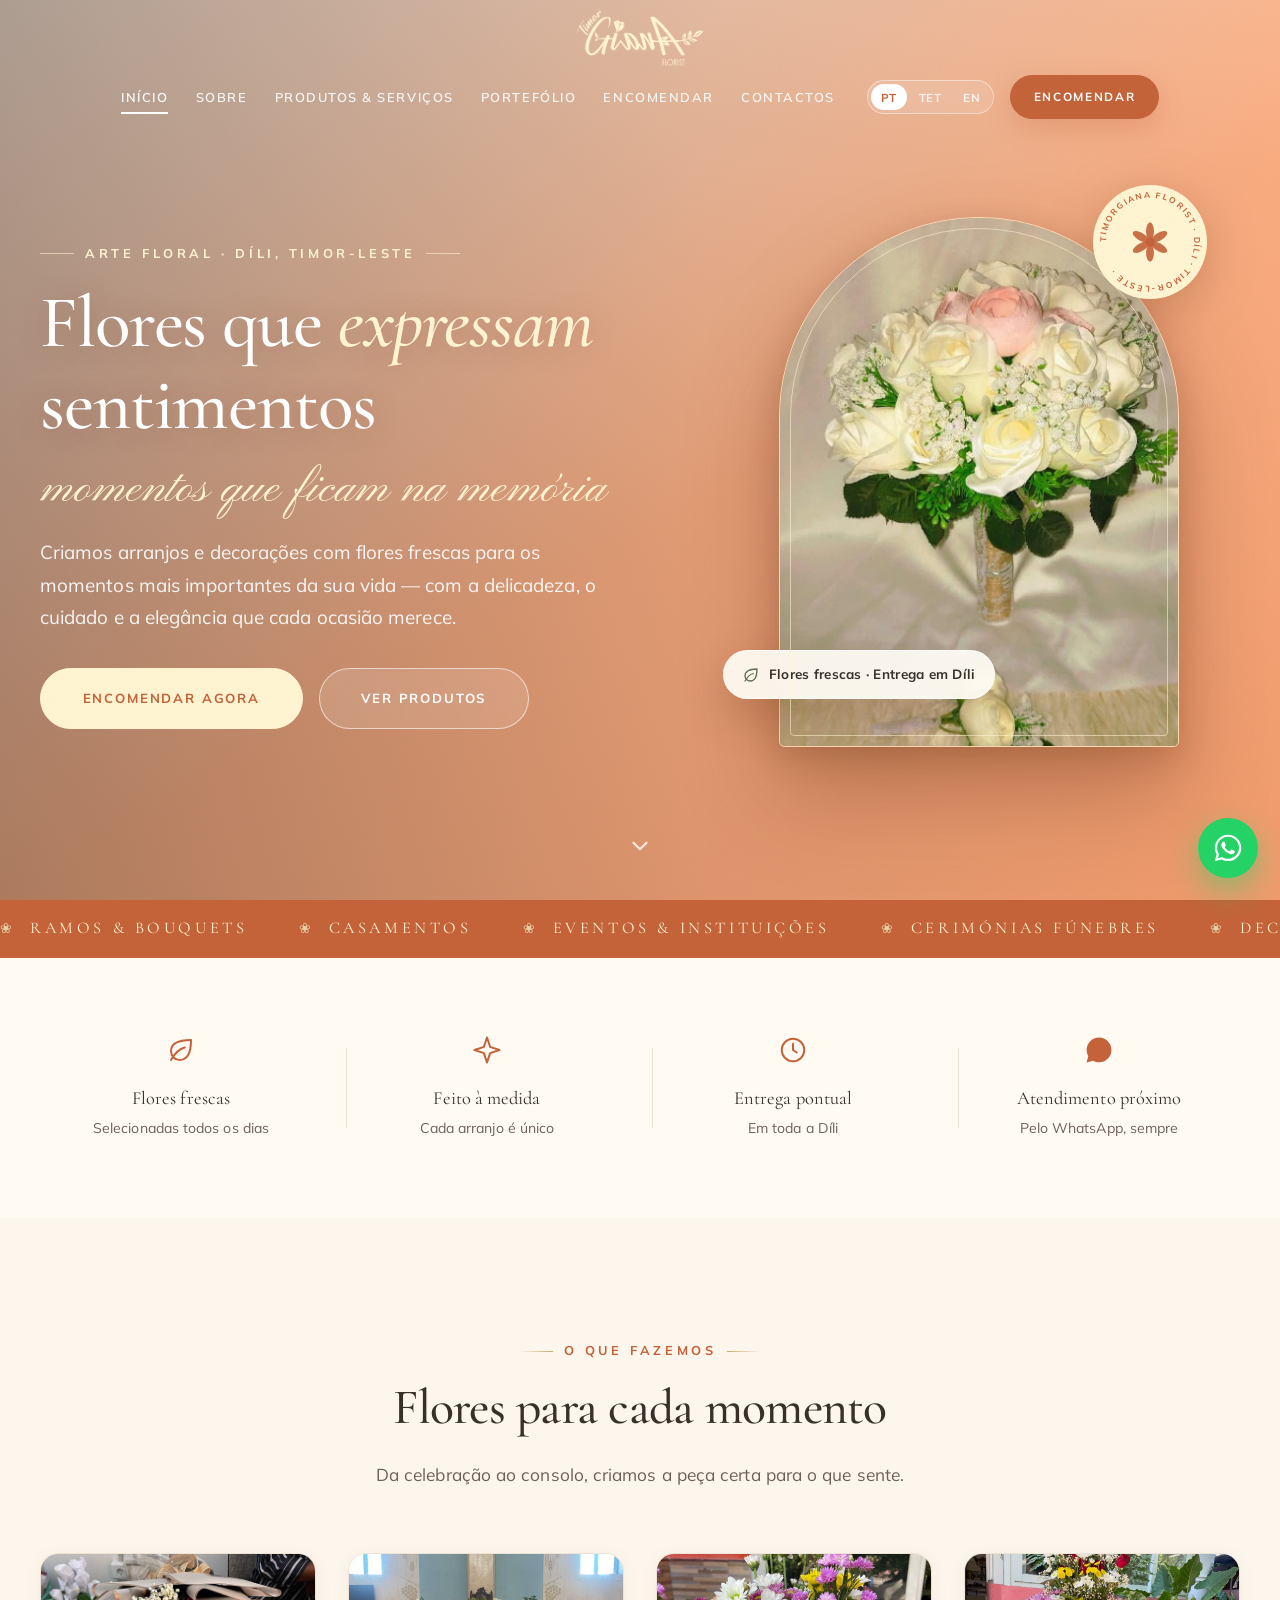
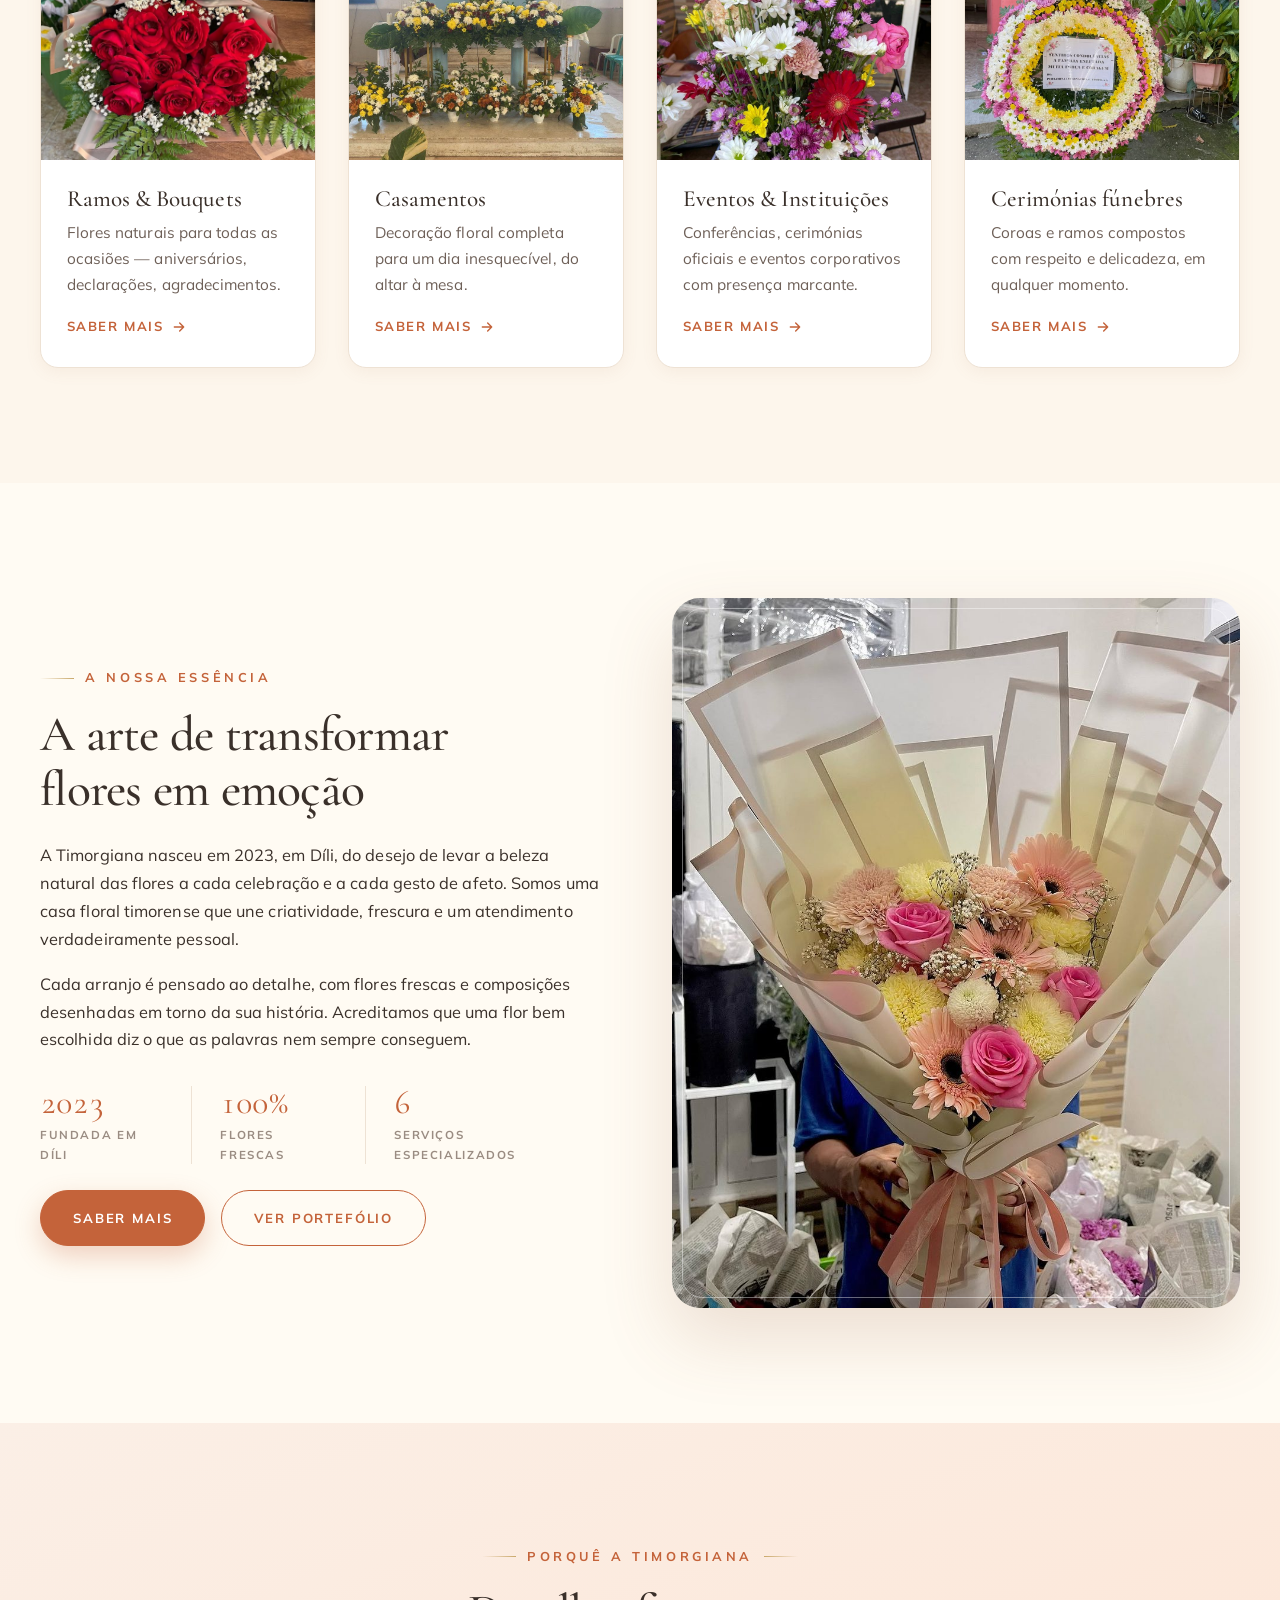
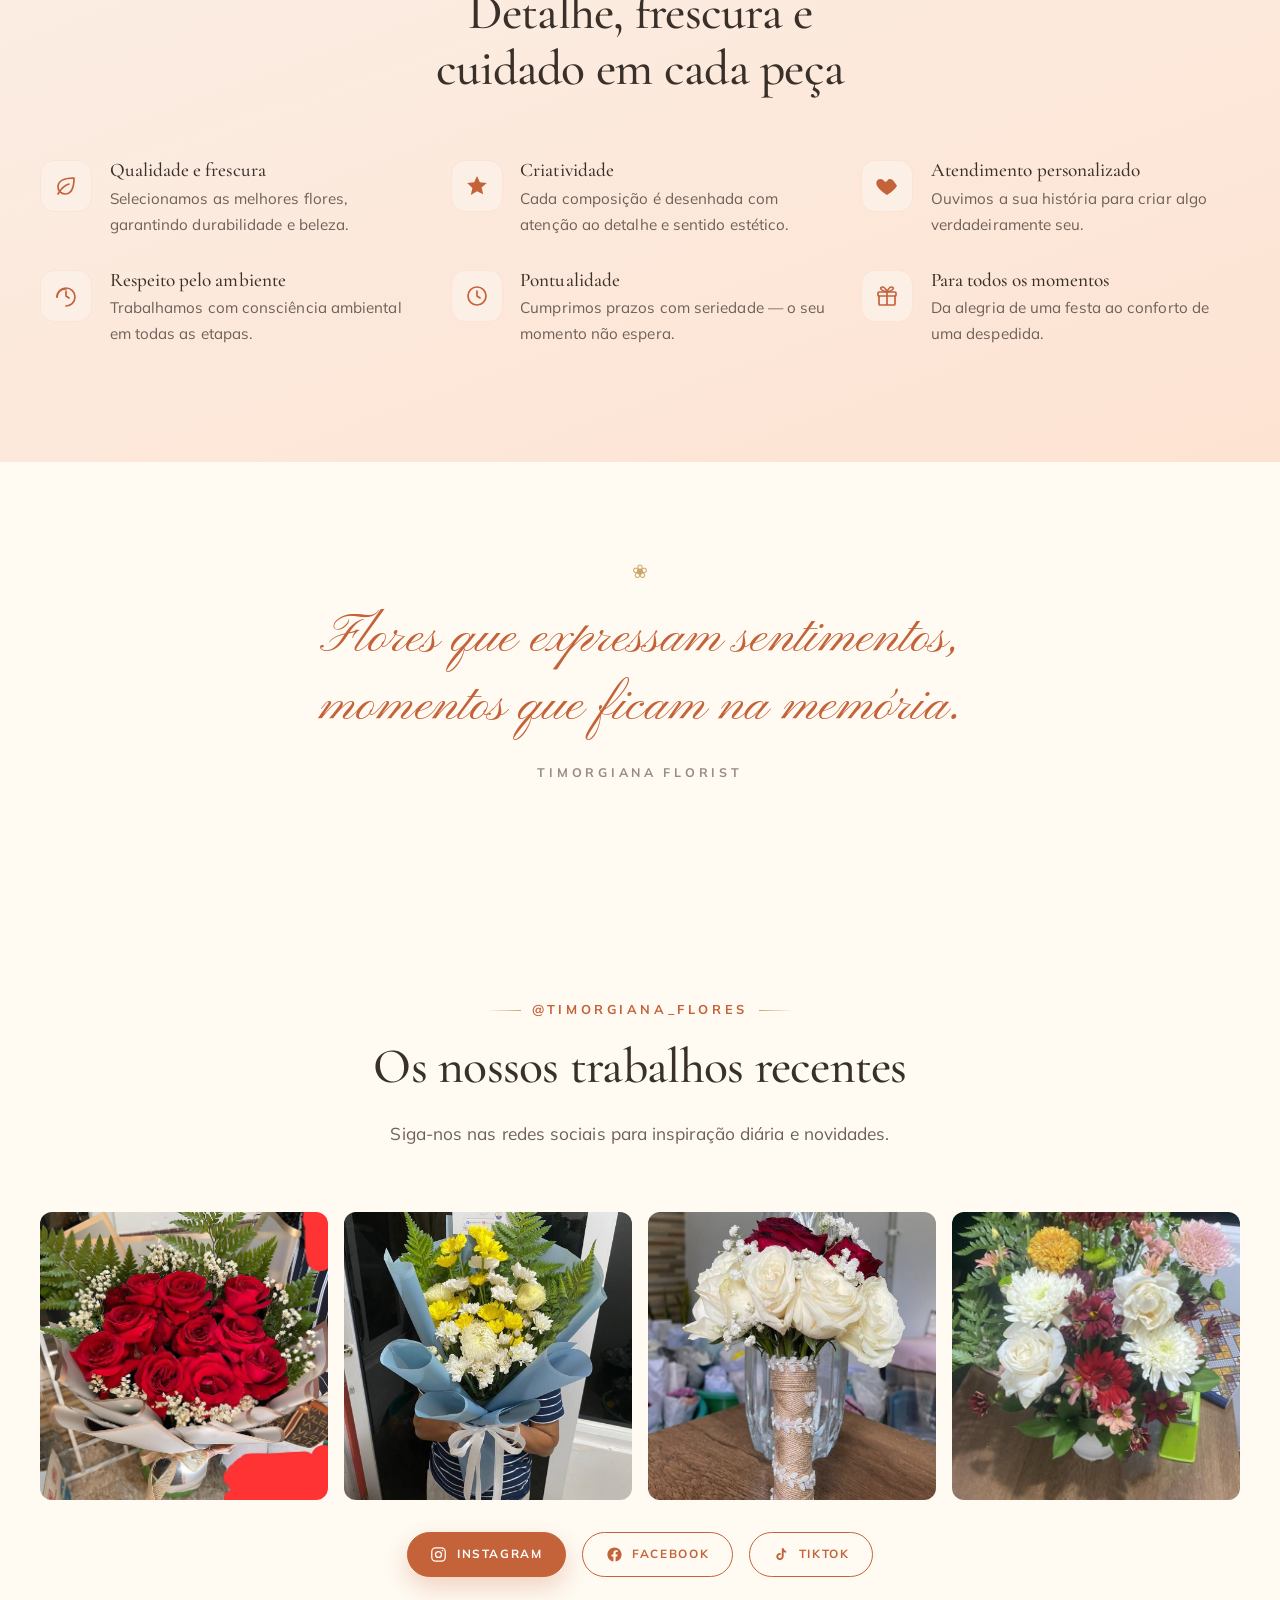
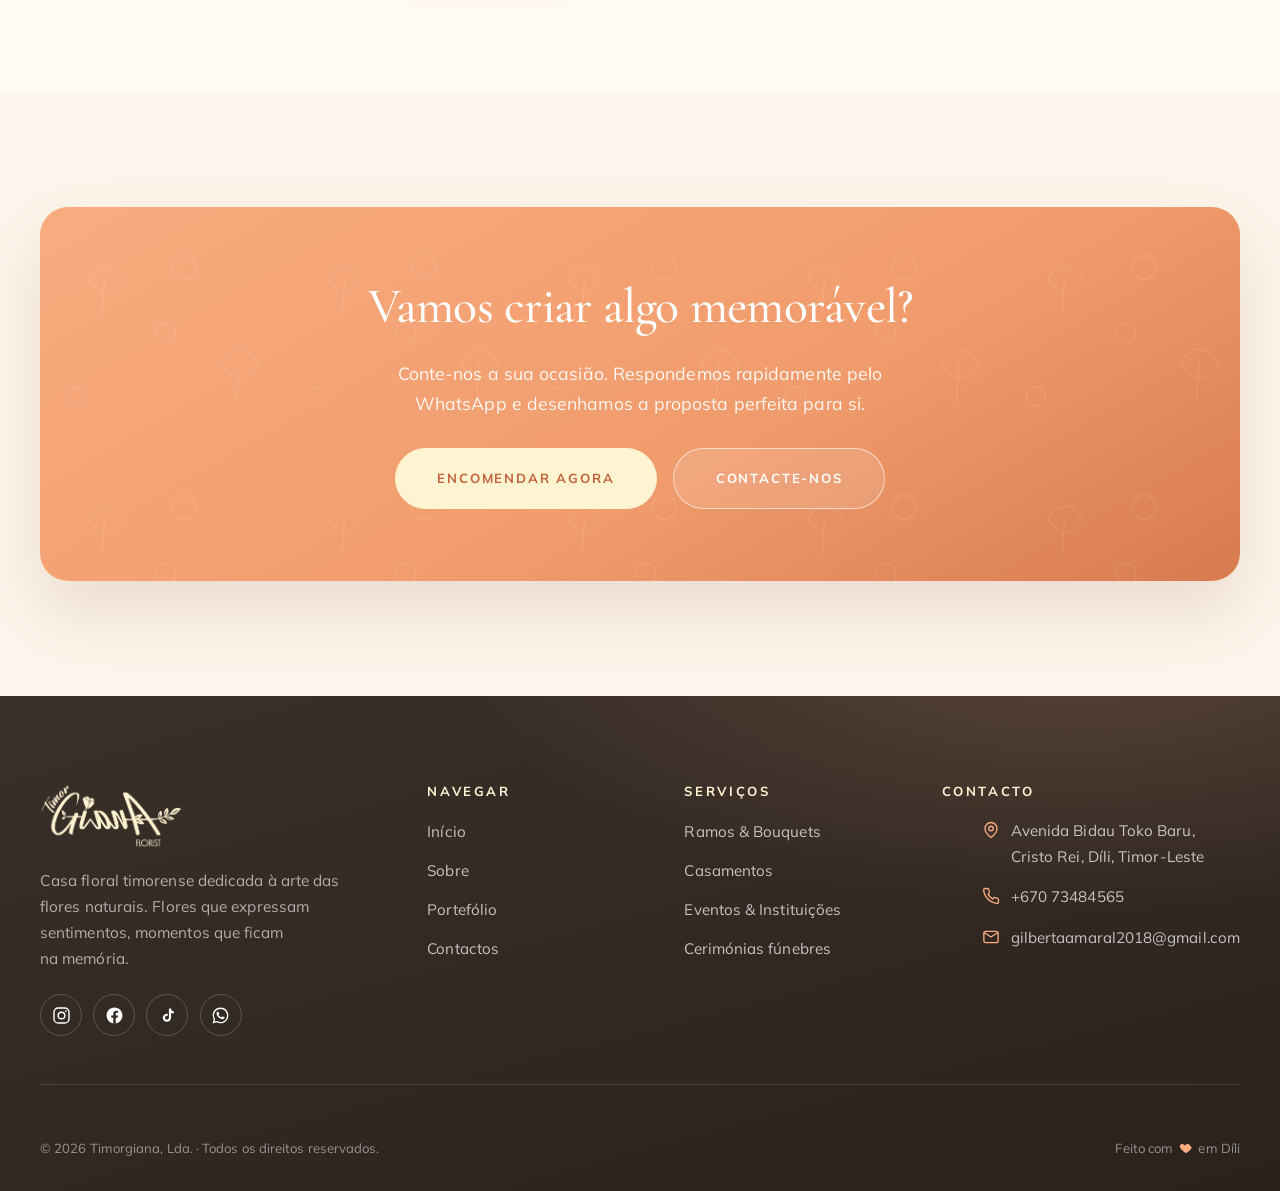
==== commit 565d145f: "Experiência premium: movimento fluido, micro-interações, SEO e acessibilidade Movimento (60 fps, tra" ====
--- a/index.html
+++ b/index.html
@@ -14,11 +14,44 @@
   <meta name="description" content="Timorgiana Florist — arte floral em Díli, Timor-Leste. Ramos, casamentos, eventos e cerimónias com flores naturais frescas. Encomende pelo WhatsApp.">
   <meta name="theme-color" content="#F9AC80">
 
-  <!-- Partilha (Open Graph) -->
+  <!-- SEO: canonical + partilha (Open Graph / Twitter) -->
+  <link rel="canonical" href="https://simaon753-dot.github.io/timorgiana-florist/">
+  <meta property="og:site_name" content="Timorgiana Florist">
   <meta property="og:title" content="Timorgiana Florist — Arte floral em Díli">
   <meta property="og:description" content="Flores que expressam sentimentos, momentos que ficam na memória.">
   <meta property="og:type" content="website">
-  <meta property="og:image" content="assets/logo-original.jpg">
+  <meta property="og:url" content="https://simaon753-dot.github.io/timorgiana-florist/">
+  <meta property="og:image" content="https://simaon753-dot.github.io/timorgiana-florist/assets/galeria/casamentos/cas-06.jpg">
+  <meta property="og:locale" content="pt_PT">
+  <meta name="twitter:card" content="summary_large_image">
+
+  <!-- Dados estruturados: floricultura local (Google) -->
+  <script type="application/ld+json">
+  {
+    "@context": "https://schema.org",
+    "@type": "Florist",
+    "name": "Timorgiana Florist",
+    "legalName": "Timorgiana, Lda.",
+    "url": "https://simaon753-dot.github.io/timorgiana-florist/",
+    "image": "https://simaon753-dot.github.io/timorgiana-florist/assets/logo-original.jpg",
+    "telephone": "+67073484565",
+    "email": "gilbertaamaral2018@gmail.com",
+    "foundingDate": "2023-10-30",
+    "slogan": "Flores que expressam sentimentos, momentos que ficam na memória.",
+    "address": {
+      "@type": "PostalAddress",
+      "streetAddress": "Avenida Bidau Toko Baru, Cristo Rei",
+      "addressLocality": "Díli",
+      "addressCountry": "TL"
+    },
+    "areaServed": "Díli, Timor-Leste",
+    "sameAs": [
+      "https://www.instagram.com/timorgiana_flores",
+      "https://www.facebook.com/people/Timorgiana-Flores/",
+      "https://www.tiktok.com/@timorgiana_flores"
+    ]
+  }
+  </script>
 
   <link rel="icon" type="image/png" href="assets/favicon.png">
 
--- a/css/estilos.css
+++ b/css/estilos.css
@@ -257,20 +257,22 @@
   box-shadow: 0 1px 0 var(--linha), 0 10px 30px rgba(168,116,84,.07);
 }
 
+/* logótipo centrado no topo, navegação centrada por baixo */
 .cabecalho__interior {
-  display: flex; align-items: center; justify-content: space-between; gap: 1.5rem;
+  display: flex; flex-direction: column; align-items: center; gap: .5rem;
+  position: relative;
 }
 
 .logo { display: inline-flex; align-items: center; gap: .8rem; flex: none; }
-.logo__marca { height: 60px; width: auto; flex: none; transition: var(--transicao); }
-.cabecalho--solido .logo__marca { height: 52px; }
+.logo__marca { height: 58px; width: auto; flex: none; transition: var(--transicao); }
+.cabecalho--solido .logo__marca { height: 48px; }
 /* no topo (hero coral) mostra-se a versão creme; ao deslizar, a terracota */
 .logo__marca--creme { display: block; }
 .logo__marca--coral { display: none; }
 .cabecalho--solido .logo__marca--creme { display: none; }
 .cabecalho--solido .logo__marca--coral { display: block; }
 
-.nav { display: flex; align-items: center; gap: 2rem; }
+.nav { display: flex; align-items: center; justify-content: center; gap: 2rem; width: 100%; }
 .nav__lista { display: flex; align-items: center; gap: 1.7rem; list-style: none; margin: 0; padding: 0; }
 .nav__link {
   position: relative; font-family: var(--sans);
@@ -534,25 +536,30 @@
 .passo h3 { font-size: 1.25rem; margin-bottom: .2rem; }
 .passo p { color: var(--tinta-suave); margin: 0; font-size: .96rem; }
 
-/* — Galeria masonry — */
-.galeria { columns: 3; column-gap: 1.2rem; }
+/* — Galeria: grelha full-width (4 colunas no ecrã, 3 no telemóvel) —
+   Sem masonry: mosaico de quadrados que se estende de bordo a bordo. O
+   aspect-ratio 1/1 reserva a altura antes do carregamento, evitando o
+   bug de altura 0 em telemóvel (sem precisar de min-height). */
+.galeria {
+  display: grid; grid-template-columns: repeat(4, 1fr);
+  gap: 8px; padding-inline: 8px;
+}
 .galeria__item {
   display: block; width: 100%; padding: 0; border: none; background: none;
-  font: inherit; color: inherit; text-align: left; cursor: zoom-in;
-  break-inside: avoid; margin: 0 0 1.2rem; border-radius: var(--raio);
+  font: inherit; color: inherit; text-align: left; cursor: pointer;
+  margin: 0; border-radius: 4px;
   overflow: hidden; box-shadow: var(--sombra-sm); position: relative;
   transition: transform var(--transicao), box-shadow var(--transicao);
   -webkit-appearance: none; appearance: none;
 }
-.galeria__item:hover { transform: translateY(-5px); box-shadow: var(--sombra); }
-.galeria__item:focus-visible { outline: 2px solid var(--terracota); outline-offset: 3px; }
+.galeria__item:hover { box-shadow: var(--sombra); z-index: 2; }
+.galeria__item:focus-visible { outline: 2px solid var(--terracota); outline-offset: -2px; }
 .galeria__item img {
-  display: block; width: 100%; height: auto;
-  min-height: 240px; /* reserva espaço antes do carregamento (lazy loading em telemóvel) */
+  display: block; width: 100%; height: 100%;
+  aspect-ratio: 1 / 1; object-fit: cover;
   background: var(--coral-veu);
   transition: transform .9s ease;
 }
-.galeria__item img[data-carregada="1"] { min-height: 0; background: transparent; }
 .galeria__item:hover img { transform: scale(1.05); }
 .galeria__item .foto { min-height: 0; }
 .galeria__item .foto--p { aspect-ratio: 1/1; }
@@ -746,13 +753,12 @@
    ========================================================================= */
 @media (max-width: 1024px) {
   .rodape__grelha { grid-template-columns: 1fr 1fr; gap: 2rem; }
-  .galeria { columns: 2; }
   .insta-grelha { grid-template-columns: repeat(4, 1fr); }
 }
 
 @media (max-width: 880px) {
-  /* Navegação móvel */
-  .menu-toggle { display: flex; }
+  /* Navegação móvel: logótipo centrado, botão de menu no canto direito */
+  .menu-toggle { display: flex; position: absolute; right: 0; top: 50%; transform: translateY(-50%); }
   .nav {
     position: fixed; inset: 0 0 0 auto; width: min(86vw, 380px);
     flex-direction: column; align-items: flex-start; justify-content: flex-start;
@@ -783,11 +789,10 @@
 }
 
 @media (max-width: 520px) {
-  /* Portefólio: no telemóvel passa a grelha compacta de 3 colunas (estilo
-     mosaico, tipo Instagram). Em tablet/desktop mantém-se a vista atual. */
-  .galeria { columns: auto; display: grid; grid-template-columns: repeat(3, 1fr); gap: 6px; }
-  .galeria__item { margin: 0; border-radius: 8px; cursor: pointer; }
-  .galeria__item img { min-height: 0; width: 100%; height: auto; aspect-ratio: 1 / 1; object-fit: cover; }
+  /* Portefólio: no telemóvel mantém-se a grelha compacta de 3 colunas
+     (estilo mosaico, tipo Instagram). No ecrã são 4 colunas. */
+  .galeria { grid-template-columns: repeat(3, 1fr); gap: 6px; padding-inline: 6px; }
+  .galeria__item { border-radius: 6px; }
   .galeria__legenda { display: none; } /* sem hover no telemóvel */
   .tiras { grid-template-columns: 1fr; }
   .seccao { padding: 3.5rem 0; }
@@ -1009,3 +1014,82 @@
   .lightbox__ref { width: 100%; text-align: center; font-size: .68rem; }
   .selecao__img { width: 72px; height: 72px; }
 }
+
+/* ==========================================================================
+   13. EXPERIÊNCIA PREMIUM — movimento fluido, micro-interações e polimento
+   --------------------------------------------------------------------------
+   Todas as animações usam apenas transform/opacity (60 fps) e respeitam
+   prefers-reduced-motion. Nada de decorativo sem propósito.
+   ========================================================================== */
+:root { --easa: cubic-bezier(.22, 1, .36, 1); } /* easing de assinatura */
+
+/* — Reveals refinados: curva mais orgânica + cadência nas grelhas — */
+.revelar { transform: translateY(34px); transition: opacity 1s var(--easa), transform 1s var(--easa); }
+.grelha > .revelar:nth-child(1) { transition-delay: .02s; }
+.grelha > .revelar:nth-child(2) { transition-delay: .1s; }
+.grelha > .revelar:nth-child(3) { transition-delay: .18s; }
+.grelha > .revelar:nth-child(4) { transition-delay: .26s; }
+.grelha > .revelar:nth-child(5) { transition-delay: .34s; }
+.grelha > .revelar:nth-child(6) { transition-delay: .42s; }
+
+/* — Tipografia polida — */
+h1, h2, h3 { text-wrap: balance; }
+p { text-wrap: pretty; }
+::selection { background: var(--terracota); color: var(--creme); }
+
+/* — Foco visível consistente (teclado) — */
+a:focus-visible, button:focus-visible,
+input:focus-visible, select:focus-visible, textarea:focus-visible {
+  outline: 2px solid var(--terracota); outline-offset: 3px;
+}
+
+/* — Âncoras não ficam escondidas sob o cabeçalho fixo — */
+[id] { scroll-margin-top: 150px; }
+
+/* — Cabeçalho: recolhe ao descer, reaparece ao subir (JS) — */
+.cabecalho {
+  transition: background var(--transicao), box-shadow var(--transicao),
+              padding var(--transicao), transform .55s var(--easa);
+}
+.cabecalho--oculto { transform: translateY(-103%); }
+
+/* — Botões: resposta táctil ao pressionar — */
+.btn:active { transform: translateY(1px) scale(.98); transition-duration: .08s; }
+.filtro:active { transform: scale(.94); }
+
+/* — Cartões e ligações: elevação e seta que desliza — */
+.cartao { transition: transform .55s var(--easa), box-shadow .55s var(--easa); }
+.link-seta svg { transition: transform .35s var(--easa); }
+.cartao:hover .link-seta svg, .link-seta:hover svg { transform: translateX(5px); }
+
+/* — Marquee: pausa quando o rato pousa (legibilidade) — */
+.marquee:hover .marquee__faixa { animation-play-state: paused; }
+
+/* — Hero: base da paralaxe (a imagem ganha folga para deslizar) — */
+@media (min-width: 881px) {
+  .hero__arco img { transform: translate3d(0, 0, 0) scale(1.12); }
+}
+
+/* — Lightbox: crossfade suave entre fotografias — */
+.lightbox__img { transition: opacity .28s ease; }
+
+/* — Formulário: foco elegante nos campos — */
+.campo input:focus, .campo select:focus, .campo textarea:focus {
+  border-color: var(--terracota);
+  box-shadow: 0 0 0 3px rgba(196, 99, 58, .12);
+}
+
+/* — Números da casa: alinhamento estável durante a contagem — */
+.stat__num { font-variant-numeric: tabular-nums; }
+
+/* — Transição entre páginas: fade de saída (JS adiciona a classe) — */
+body.pagina-sai { opacity: 0; transition: opacity .2s ease; }
+
+/* — Movimento reduzido: tudo desligado — */
+@media (prefers-reduced-motion: reduce) {
+  .revelar, .cabecalho, .cartao, .link-seta svg, .lightbox__img { transition: none; }
+  .cabecalho--oculto { transform: none; }
+  body.pagina-sai { opacity: 1; transition: none; }
+  .hero__arco img { transform: none; }
+  .btn:active, .filtro:active { transform: none; }
+}
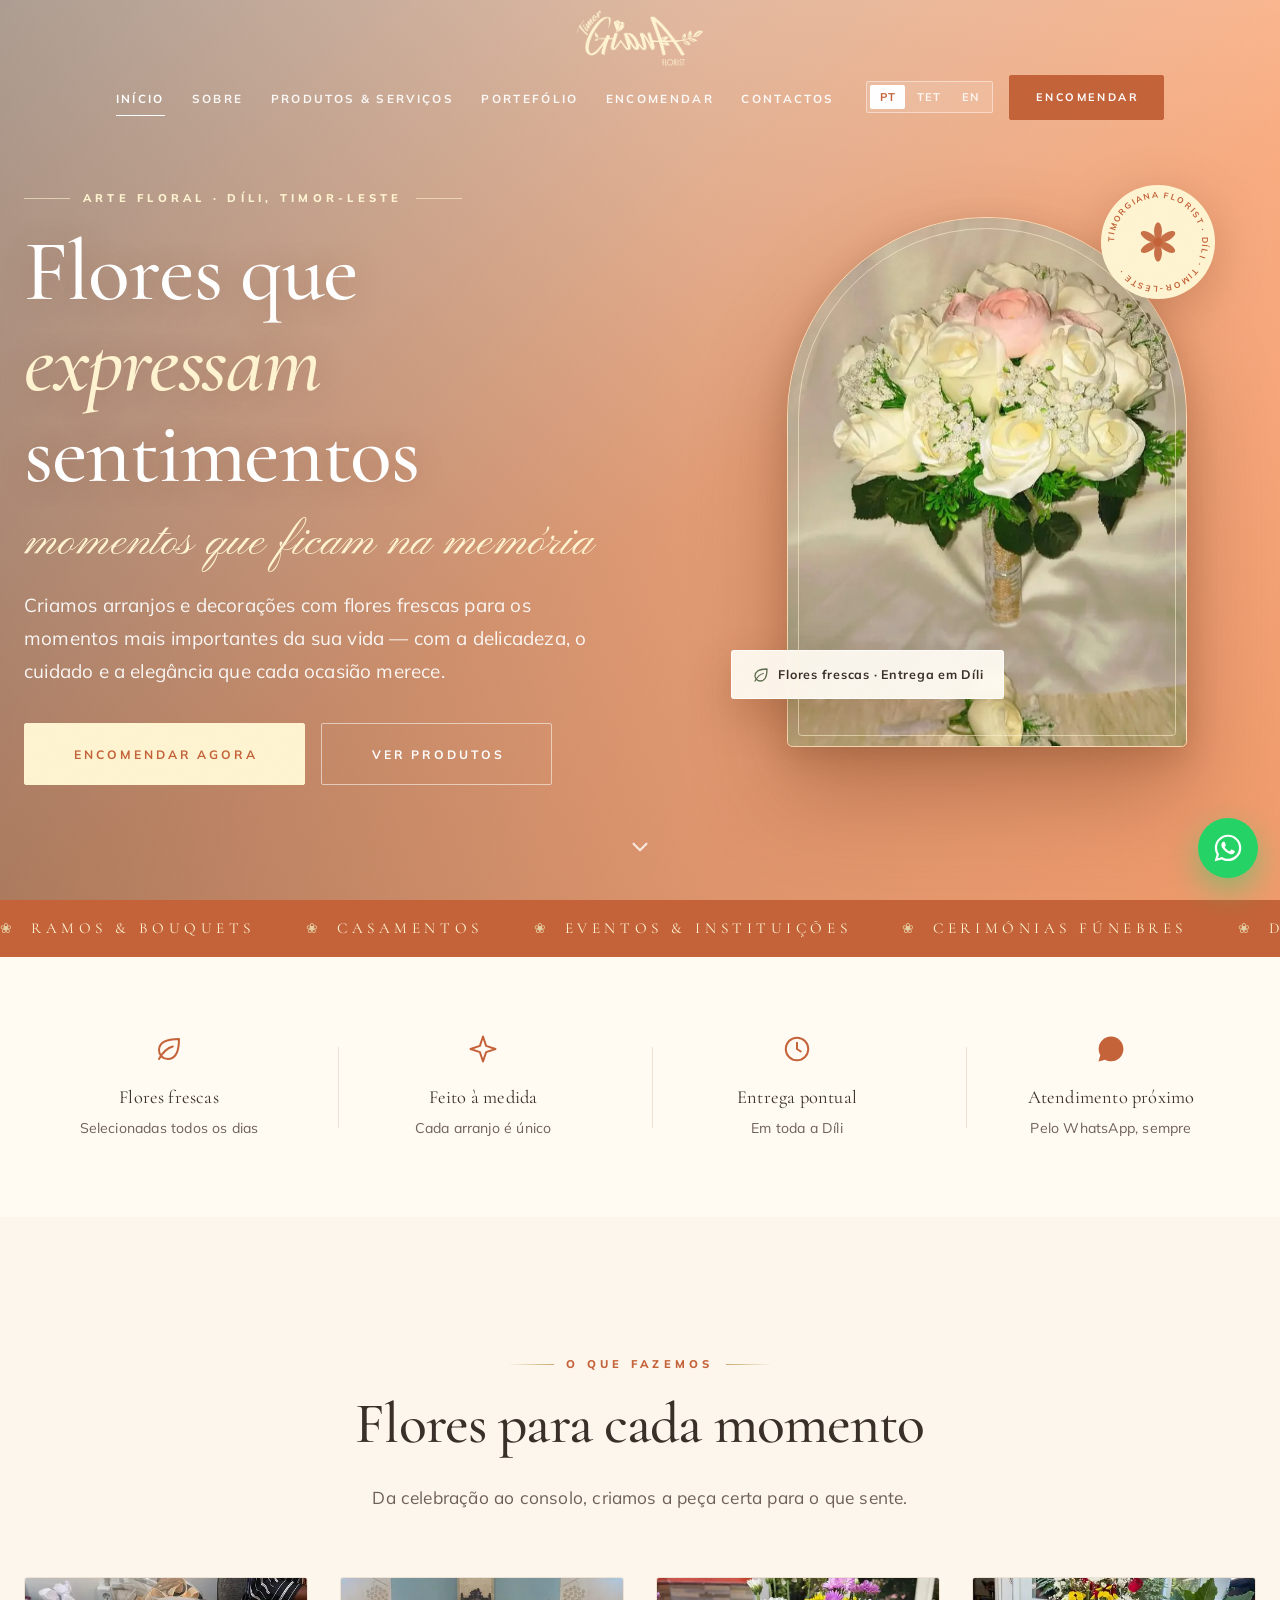
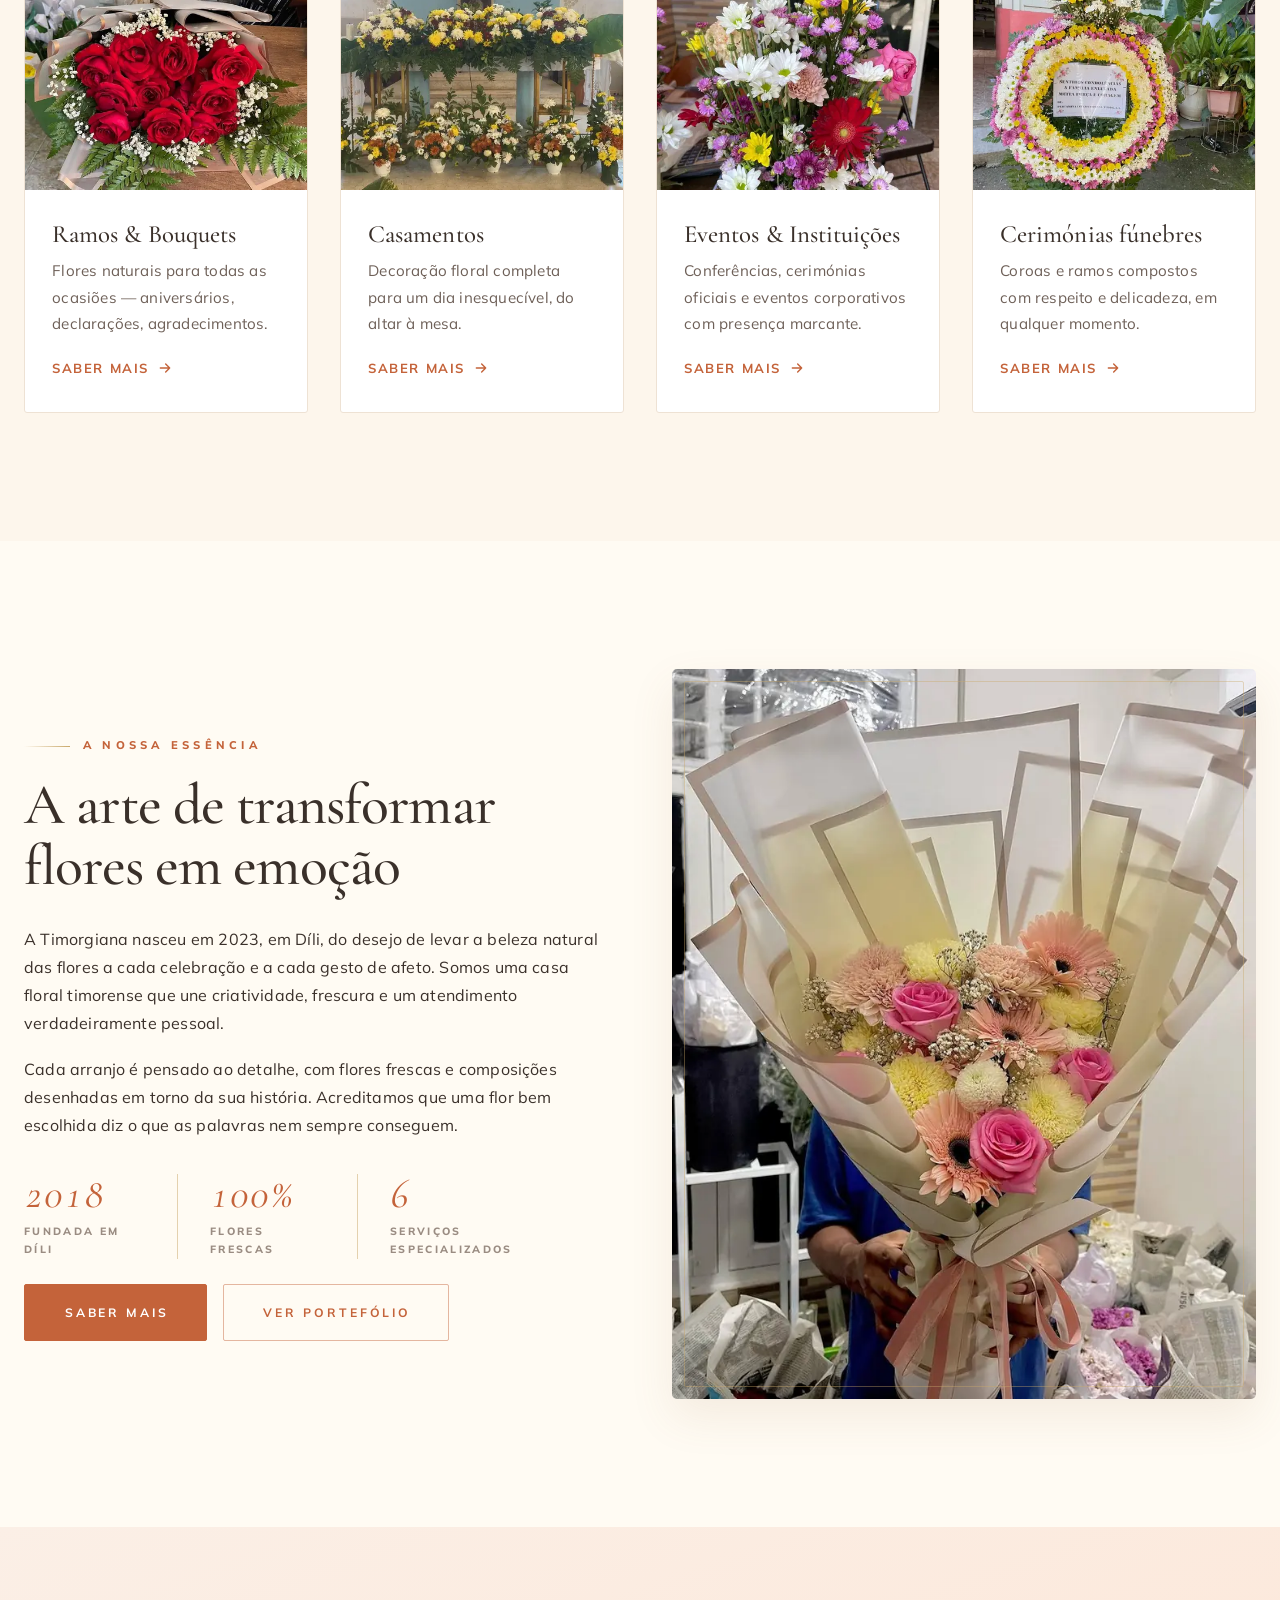
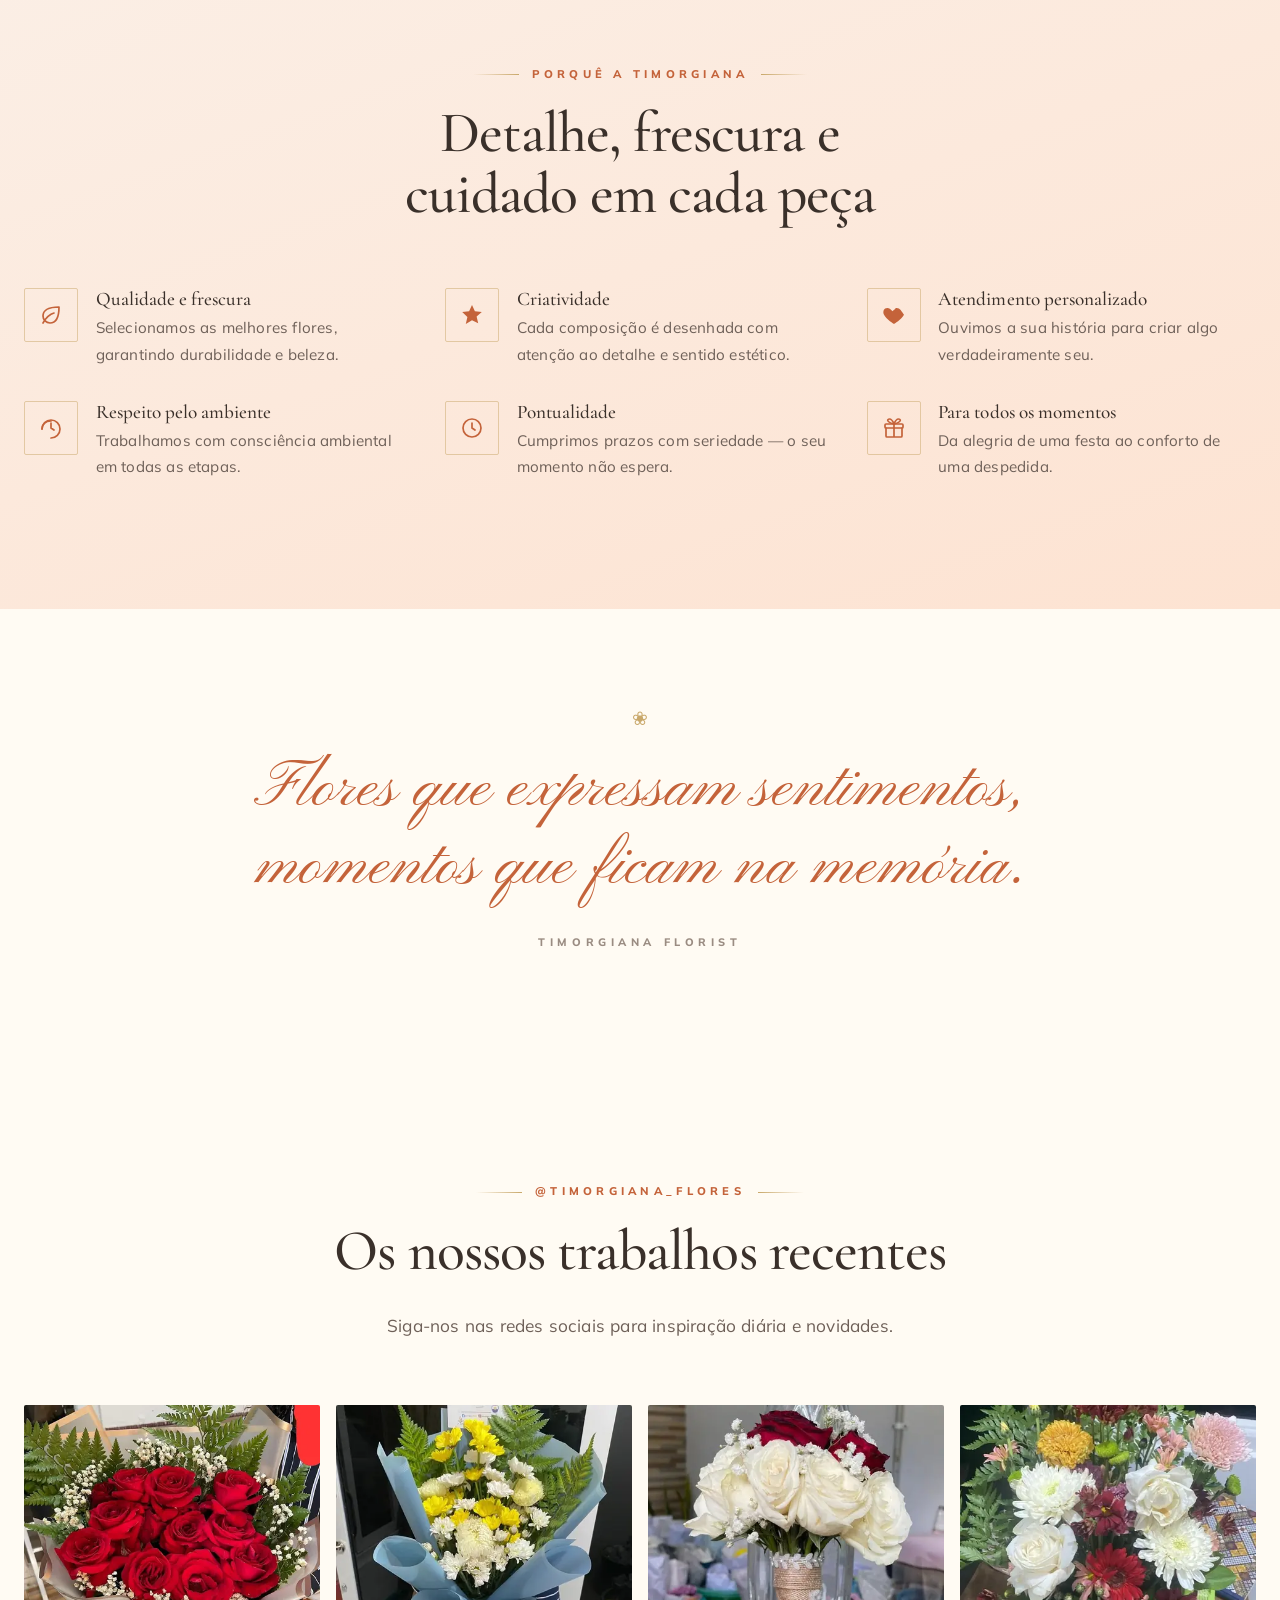
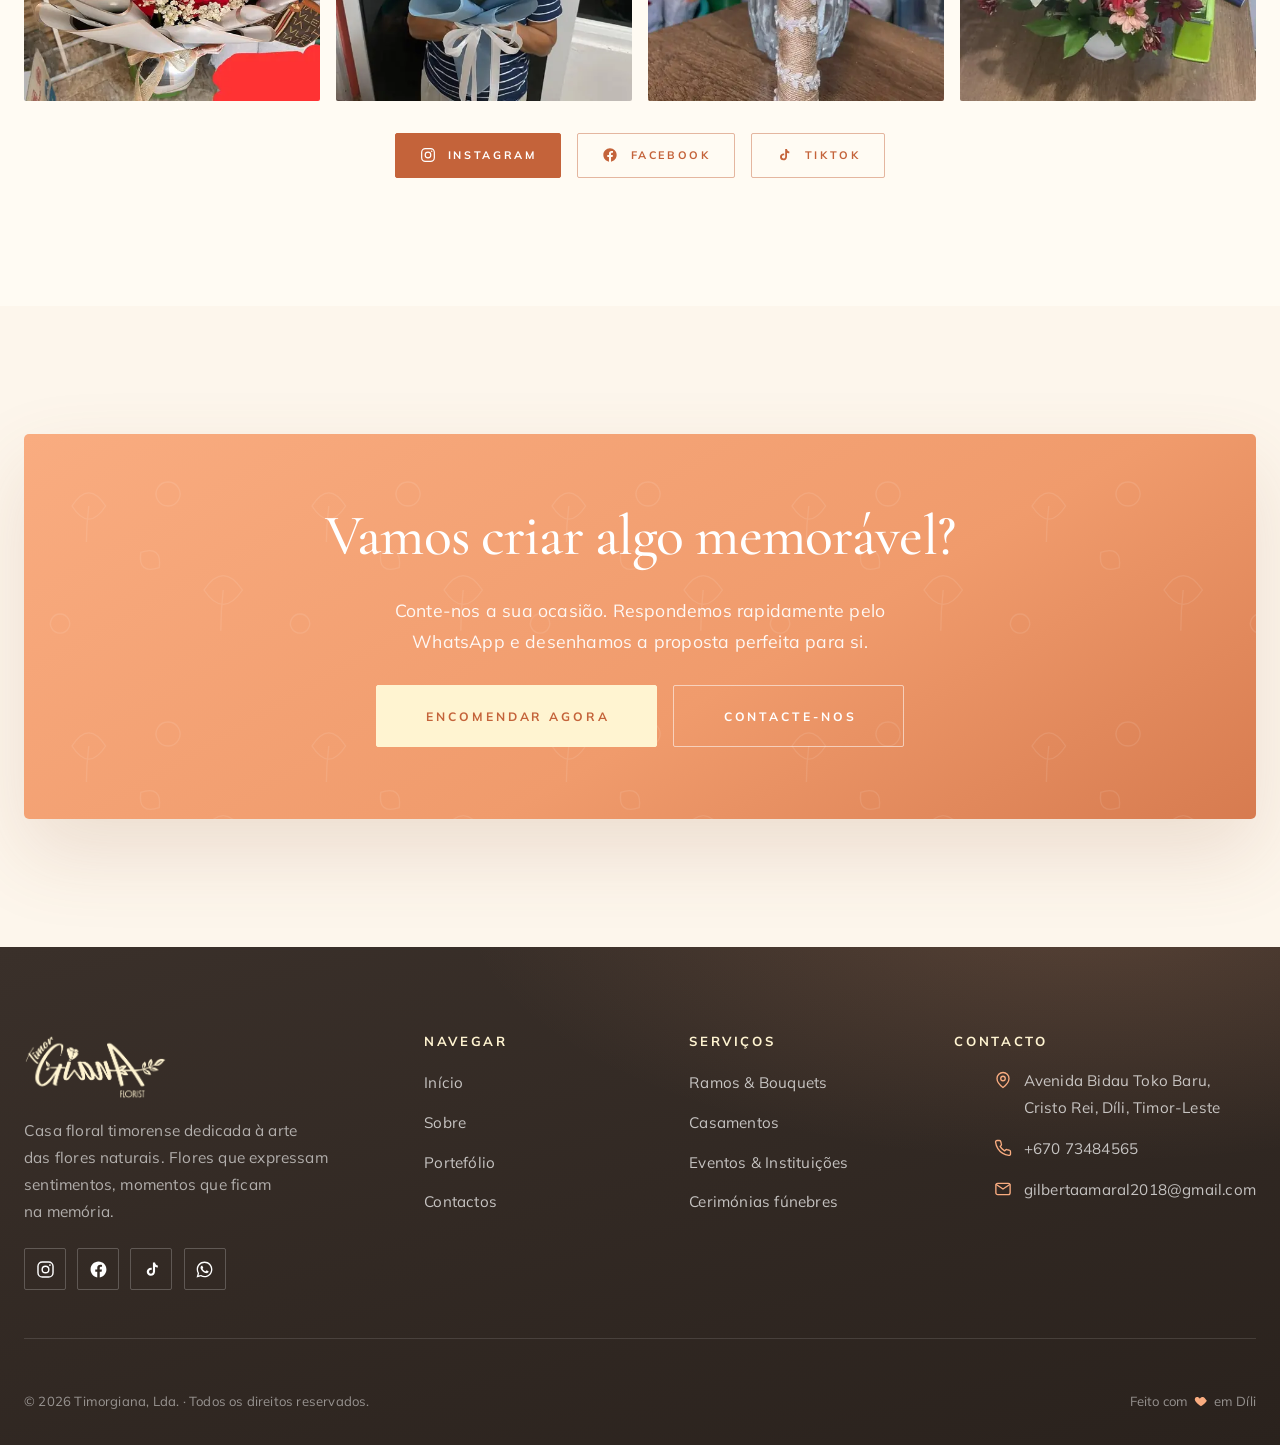
==== commit 8c7c5195: "Redesign editorial de luxo + imagens leves para rede fraca IMAGENS (rede fraca — Timor-Leste): - 87 " ====
--- a/index.html
+++ b/index.html
@@ -62,8 +62,8 @@
 
   <link rel="stylesheet" href="css/estilos.css">
 
-  <!-- Pré-carregamento da fotografia principal do hero (melhora o LCP) -->
-  <link rel="preload" as="image" href="assets/galeria/casamentos/cas-06.jpg">
+  <!-- Pré-carregamento da fotografia principal do hero (WebP leve, melhora o LCP) -->
+  <link rel="preload" as="image" href="assets/hero-arco.webp" type="image/webp">
 </head>
 
 <body data-pagina="inicio" data-base="">
@@ -90,7 +90,10 @@
         <!-- Fotografia em arco + selo giratório + nota flutuante -->
         <div class="hero__media">
           <div class="hero__arco">
-            <img src="assets/galeria/casamentos/cas-06.jpg" alt="Bouquet de rosas brancas — Timorgiana Florist" fetchpriority="high">
+            <picture>
+              <source srcset="assets/hero-arco.webp" type="image/webp">
+              <img src="assets/galeria/casamentos/cas-06.jpg" alt="Bouquet de rosas brancas — Timorgiana Florist" width="760" height="1007" fetchpriority="high">
+            </picture>
           </div>
           <svg class="hero__selo" viewBox="0 0 120 120" aria-hidden="true" xmlns="http://www.w3.org/2000/svg" xmlns:xlink="http://www.w3.org/1999/xlink">
             <defs><path id="selo-circ" d="M60,60 m-45,0 a45,45 0 1,1 90,0 a45,45 0 1,1 -90,0"/></defs>
@@ -188,7 +191,7 @@
         <div class="grelha grelha--4">
           <a class="cartao revelar" href="paginas/produtos.html">
             <div class="cartao__media">
-              <img src="assets/galeria/bouquet/bouquet-04.jpg" alt="Ramo de rosas vermelhas" loading="lazy">
+              <img src="assets/galeria/thumbs/bouquet-04.webp" alt="Ramo de rosas vermelhas" width="480" height="480" loading="lazy" decoding="async">
             </div>
             <div class="cartao__corpo">
               <h3 class="cartao__titulo" data-i18n="cat1_t">Ramos & Bouquets</h3>
@@ -198,7 +201,7 @@
           </a>
           <a class="cartao revelar revelar--d1" href="paginas/produtos.html">
             <div class="cartao__media">
-              <img src="assets/galeria/casamentos/cas-01.jpg" alt="Decoração floral de casamento" loading="lazy">
+              <img src="assets/galeria/thumbs/cas-01.webp" alt="Decoração floral de casamento" width="480" height="480" loading="lazy" decoding="async">
             </div>
             <div class="cartao__corpo">
               <h3 class="cartao__titulo" data-i18n="cat2_t">Casamentos</h3>
@@ -208,7 +211,7 @@
           </a>
           <a class="cartao revelar revelar--d2" href="paginas/produtos.html">
             <div class="cartao__media">
-              <img src="assets/galeria/vaso/vaso-10.jpg" alt="Arranjo floral para eventos" loading="lazy">
+              <img src="assets/galeria/thumbs/vaso-10.webp" alt="Arranjo floral para eventos" width="480" height="480" loading="lazy" decoding="async">
             </div>
             <div class="cartao__corpo">
               <h3 class="cartao__titulo" data-i18n="cat3_t">Eventos & Instituições</h3>
@@ -218,7 +221,7 @@
           </a>
           <a class="cartao revelar revelar--d3" href="paginas/produtos.html">
             <div class="cartao__media">
-              <img src="assets/galeria/funebre/fun-01.jpg" alt="Coroa fúnebre" loading="lazy">
+              <img src="assets/galeria/thumbs/fun-01.webp" alt="Coroa fúnebre" width="480" height="480" loading="lazy" decoding="async">
             </div>
             <div class="cartao__corpo">
               <h3 class="cartao__titulo" data-i18n="cat4_t">Cerimónias fúnebres</h3>
@@ -256,7 +259,7 @@
           </div>
           <div class="duas-colunas__media revelar revelar--d2">
             <div class="moldura moldura--alta">
-              <img src="assets/galeria/bouquet/bouquet-11.jpg" alt="Ramo de flores em tons pêssego da Timorgiana" loading="lazy">
+              <img src="assets/galeria/thumbs/bouquet-11-media.webp" alt="Ramo de flores em tons pêssego da Timorgiana" width="720" height="900" loading="lazy" decoding="async">
             </div>
           </div>
         </div>
@@ -309,10 +312,10 @@
           <p data-i18n="insta_lead">Siga-nos no Instagram para inspiração diária e novidades.</p>
         </div>
         <div class="insta-grelha revelar">
-          <a class="insta-item" href="https://www.instagram.com/timorgiana_flores" target="_blank" rel="noopener"><img src="assets/galeria/bouquet/bouquet-05.jpg" alt="Ramo de rosas vermelhas" loading="lazy"><span class="insta-item__icone"><svg viewBox="0 0 24 24" fill="none" stroke="currentColor" stroke-width="1.8"><rect x="2.5" y="2.5" width="19" height="19" rx="5.5"/><circle cx="12" cy="12" r="4.2"/><circle cx="17.6" cy="6.4" r="1.1" fill="currentColor" stroke="none"/></svg></span></a>
-          <a class="insta-item" href="https://www.instagram.com/timorgiana_flores" target="_blank" rel="noopener"><img src="assets/galeria/bouquet/bouquet-17.jpg" alt="Ramo de flores amarelas" loading="lazy"><span class="insta-item__icone"><svg viewBox="0 0 24 24" fill="none" stroke="currentColor" stroke-width="1.8"><rect x="2.5" y="2.5" width="19" height="19" rx="5.5"/><circle cx="12" cy="12" r="4.2"/><circle cx="17.6" cy="6.4" r="1.1" fill="currentColor" stroke="none"/></svg></span></a>
-          <a class="insta-item" href="https://www.instagram.com/timorgiana_flores" target="_blank" rel="noopener"><img src="assets/galeria/casamentos/cas-05.jpg" alt="Ramo de noiva branco" loading="lazy"><span class="insta-item__icone"><svg viewBox="0 0 24 24" fill="none" stroke="currentColor" stroke-width="1.8"><rect x="2.5" y="2.5" width="19" height="19" rx="5.5"/><circle cx="12" cy="12" r="4.2"/><circle cx="17.6" cy="6.4" r="1.1" fill="currentColor" stroke="none"/></svg></span></a>
-          <a class="insta-item" href="https://www.instagram.com/timorgiana_flores" target="_blank" rel="noopener"><img src="assets/galeria/vaso/vaso-05.jpg" alt="Arranjo floral em vaso" loading="lazy"><span class="insta-item__icone"><svg viewBox="0 0 24 24" fill="none" stroke="currentColor" stroke-width="1.8"><rect x="2.5" y="2.5" width="19" height="19" rx="5.5"/><circle cx="12" cy="12" r="4.2"/><circle cx="17.6" cy="6.4" r="1.1" fill="currentColor" stroke="none"/></svg></span></a>
+          <a class="insta-item" href="https://www.instagram.com/timorgiana_flores" target="_blank" rel="noopener"><img src="assets/galeria/thumbs/bouquet-05.webp" alt="Ramo de rosas vermelhas" width="480" height="480" loading="lazy" decoding="async"><span class="insta-item__icone"><svg viewBox="0 0 24 24" fill="none" stroke="currentColor" stroke-width="1.8"><rect x="2.5" y="2.5" width="19" height="19" rx="5.5"/><circle cx="12" cy="12" r="4.2"/><circle cx="17.6" cy="6.4" r="1.1" fill="currentColor" stroke="none"/></svg></span></a>
+          <a class="insta-item" href="https://www.instagram.com/timorgiana_flores" target="_blank" rel="noopener"><img src="assets/galeria/thumbs/bouquet-17.webp" alt="Ramo de flores amarelas" width="480" height="480" loading="lazy" decoding="async"><span class="insta-item__icone"><svg viewBox="0 0 24 24" fill="none" stroke="currentColor" stroke-width="1.8"><rect x="2.5" y="2.5" width="19" height="19" rx="5.5"/><circle cx="12" cy="12" r="4.2"/><circle cx="17.6" cy="6.4" r="1.1" fill="currentColor" stroke="none"/></svg></span></a>
+          <a class="insta-item" href="https://www.instagram.com/timorgiana_flores" target="_blank" rel="noopener"><img src="assets/galeria/thumbs/cas-05.webp" alt="Ramo de noiva branco" width="480" height="480" loading="lazy" decoding="async"><span class="insta-item__icone"><svg viewBox="0 0 24 24" fill="none" stroke="currentColor" stroke-width="1.8"><rect x="2.5" y="2.5" width="19" height="19" rx="5.5"/><circle cx="12" cy="12" r="4.2"/><circle cx="17.6" cy="6.4" r="1.1" fill="currentColor" stroke="none"/></svg></span></a>
+          <a class="insta-item" href="https://www.instagram.com/timorgiana_flores" target="_blank" rel="noopener"><img src="assets/galeria/thumbs/vaso-05.webp" alt="Arranjo floral em vaso" width="480" height="480" loading="lazy" decoding="async"><span class="insta-item__icone"><svg viewBox="0 0 24 24" fill="none" stroke="currentColor" stroke-width="1.8"><rect x="2.5" y="2.5" width="19" height="19" rx="5.5"/><circle cx="12" cy="12" r="4.2"/><circle cx="17.6" cy="6.4" r="1.1" fill="currentColor" stroke="none"/></svg></span></a>
         </div>
         <div class="grupo-botoes" style="justify-content:center; margin-top:2rem">
           <a class="btn btn--primario btn--pequeno" href="https://www.instagram.com/timorgiana_flores" target="_blank" rel="noopener">
--- a/css/estilos.css
+++ b/css/estilos.css
@@ -56,16 +56,19 @@
   --script: "Pinyon Script", "Cormorant Garamond", cursive;
 
   /* — Medidas — */
-  --container:    1200px;
+  --container:    1240px;
   --container-sm: 880px;
-  --raio:    18px;
-  --raio-sm: 12px;
-  --raio-lg: 28px;
-
-  /* — Sombras (quentes, suaves) — */
-  --sombra-sm: 0 4px 16px rgba(168, 116, 84, .08);
-  --sombra:    0 14px 40px rgba(168, 116, 84, .12);
-  --sombra-lg: 0 30px 70px rgba(150, 95, 60, .18);
+  /* Cantos editoriais: quase retos — a única curva de assinatura é o arco */
+  --raio:    3px;
+  --raio-sm: 2px;
+  --raio-lg: 5px;
+
+  /* — Relevo editorial: hairlines em vez de sombras pesadas — */
+  --hairline:      1px solid rgba(196, 99, 58, .16);
+  --hairline-ouro: 1px solid rgba(201, 168, 106, .5);
+  --sombra-sm: 0 1px 2px rgba(120, 80, 55, .05);
+  --sombra:    0 18px 44px rgba(150, 95, 60, .10);
+  --sombra-lg: 0 34px 80px rgba(150, 95, 60, .16);
 
   --transicao: .45s cubic-bezier(.22, .61, .36, 1);
 
@@ -88,9 +91,9 @@
   font-weight: 400;
   color: var(--tinta);
   background: var(--marfim);
-  line-height: 1.7;
-  font-size: 1.02rem;
-  letter-spacing: .005em;
+  line-height: 1.75;
+  font-size: 1rem;
+  letter-spacing: .012em;
   overflow-x: hidden;
   -webkit-font-smoothing: antialiased;
   text-rendering: optimizeLegibility;
@@ -116,35 +119,35 @@
 h1, h2, h3, h4 {
   font-family: var(--serif);
   font-weight: 500;
-  line-height: 1.12;
+  line-height: 1.05;
   color: var(--tinta);
   margin: 0 0 .5em;
-  letter-spacing: .003em;
-}
-h1 { font-size: clamp(2.6rem, 6vw, 4.6rem); font-weight: 500; }
-h2 { font-size: clamp(2rem, 4.2vw, 3.1rem); }
-h3 { font-size: clamp(1.35rem, 2.4vw, 1.7rem); }
+  letter-spacing: .002em;
+}
+h1 { font-size: clamp(2.9rem, 7vw, 5.4rem); font-weight: 500; }
+h2 { font-size: clamp(2.1rem, 4.6vw, 3.6rem); }
+h3 { font-size: clamp(1.35rem, 2.4vw, 1.7rem); line-height: 1.2; }
 p  { margin: 0 0 1.1rem; }
 
 .container    { width: min(100% - 3rem, var(--container)); margin-inline: auto; }
 .container-sm { width: min(100% - 3rem, var(--container-sm)); margin-inline: auto; }
 
-.seccao { padding: clamp(4rem, 9vw, 7.5rem) 0; }
+.seccao { padding: clamp(4.5rem, 10vw, 8.5rem) 0; }
 .seccao--veu    { background: var(--marfim-quente); }
 .seccao--coral  { background: linear-gradient(160deg, var(--coral-veu), var(--coral-suave)); }
 .seccao--apertada { padding: clamp(3rem, 6vw, 5rem) 0; }
 
 /* Rótulo de secção (eyebrow) com hairline dourada */
 .eyebrow {
-  display: inline-flex; align-items: center; gap: .7rem;
+  display: inline-flex; align-items: center; gap: .8rem;
   font-family: var(--sans);
-  font-size: .8rem; font-weight: 700;
-  letter-spacing: .28em; text-transform: uppercase;
+  font-size: .7rem; font-weight: 800;
+  letter-spacing: .38em; text-transform: uppercase;
   color: var(--terracota);
-  margin-bottom: 1.1rem;
+  margin-bottom: 1.2rem;
 }
 .eyebrow::before, .eyebrow.eyebrow--duplo::after {
-  content: ""; width: 34px; height: 1px;
+  content: ""; width: 46px; height: 1px;
   background: linear-gradient(90deg, transparent, var(--dourado));
 }
 .eyebrow.eyebrow--duplo::after { background: linear-gradient(90deg, var(--dourado), transparent); }
@@ -181,48 +184,47 @@
 /* =========================================================================
    4. BOTÕES
    ========================================================================= */
+/* Botões editoriais: retangulares, tracking largo, hairline — nada de pílulas */
 .btn {
   --b: var(--terracota);
   display: inline-flex; align-items: center; justify-content: center; gap: .6rem;
-  font-family: var(--sans); font-weight: 700; font-size: .82rem;
-  letter-spacing: .14em; text-transform: uppercase;
-  padding: 1rem 2rem; border-radius: 100px;
-  border: 1.5px solid var(--b); cursor: pointer;
+  font-family: var(--sans); font-weight: 700; font-size: .76rem;
+  letter-spacing: .24em; text-transform: uppercase; text-indent: .24em;
+  padding: 1.05rem 2.3rem; border-radius: var(--raio-sm);
+  border: 1px solid var(--b); cursor: pointer;
   transition: all var(--transicao);
   position: relative; overflow: hidden;
 }
-.btn svg { width: 17px; height: 17px; }
+.btn svg { width: 16px; height: 16px; }
 
 .btn--primario {
   background: var(--terracota); color: #fff; border-color: var(--terracota);
-  box-shadow: 0 10px 26px rgba(196, 99, 58, .28);
 }
 .btn--primario:hover {
   background: var(--terracota-esc); border-color: var(--terracota-esc); color:#fff;
-  transform: translateY(-3px); box-shadow: 0 16px 34px rgba(162, 78, 44, .36);
+  transform: translateY(-2px); box-shadow: var(--sombra);
 }
 .btn--contorno {
-  background: transparent; color: var(--terracota);
+  background: transparent; color: var(--terracota); border-color: rgba(196, 99, 58, .45);
 }
 .btn--contorno:hover {
-  background: var(--terracota); color: #fff; transform: translateY(-3px);
+  background: var(--terracota); border-color: var(--terracota); color: #fff; transform: translateY(-2px);
 }
 .btn--claro {
   background: var(--creme); color: var(--terracota); border-color: var(--creme);
 }
-.btn--claro:hover { background:#fff; border-color:#fff; color: var(--terracota-esc); transform: translateY(-3px); }
+.btn--claro:hover { background:#fff; border-color:#fff; color: var(--terracota-esc); transform: translateY(-2px); }
 
 .btn--fantasma {
-  background: rgba(255,255,255,.12); color:#fff; border-color: rgba(255,255,255,.6);
-  backdrop-filter: blur(4px);
-}
-.btn--fantasma:hover { background:#fff; color: var(--terracota); border-color:#fff; transform: translateY(-3px); }
+  background: transparent; color:#fff; border-color: rgba(255,255,255,.55);
+}
+.btn--fantasma:hover { background:#fff; color: var(--terracota); border-color:#fff; transform: translateY(-2px); }
 
 .btn--whatsapp { background:#25D366; border-color:#25D366; color:#fff; }
-.btn--whatsapp:hover { background:#1da851; border-color:#1da851; color:#fff; transform: translateY(-3px); }
-
-.btn--pequeno { padding: .7rem 1.4rem; font-size: .74rem; }
-.btn--grande  { padding: 1.15rem 2.6rem; }
+.btn--whatsapp:hover { background:#1da851; border-color:#1da851; color:#fff; transform: translateY(-2px); }
+
+.btn--pequeno { padding: .75rem 1.5rem; font-size: .68rem; }
+.btn--grande  { padding: 1.2rem 2.9rem; }
 
 .grupo-botoes { display: flex; flex-wrap: wrap; gap: 1rem; }
 
@@ -250,11 +252,11 @@
 .cabecalho--topo .menu-toggle span { color: #fff; }
 .cabecalho--topo .nav__link { color: rgba(255,255,255,.92); }
 .cabecalho--topo .menu-toggle span { background: #fff; }
-/* ao deslizar: fundo creme sólido */
+/* ao deslizar: fundo marfim plano com hairline (editorial, sem sombra pesada) */
 .cabecalho--solido {
-  background: rgba(255, 251, 243, .92);
-  backdrop-filter: blur(14px) saturate(1.4);
-  box-shadow: 0 1px 0 var(--linha), 0 10px 30px rgba(168,116,84,.07);
+  background: rgba(255, 251, 243, .96);
+  backdrop-filter: blur(10px);
+  box-shadow: 0 1px 0 var(--linha);
 }
 
 /* logótipo centrado no topo, navegação centrada por baixo */
@@ -276,11 +278,11 @@
 .nav__lista { display: flex; align-items: center; gap: 1.7rem; list-style: none; margin: 0; padding: 0; }
 .nav__link {
   position: relative; font-family: var(--sans);
-  font-size: .8rem; font-weight: 600; letter-spacing: .12em; text-transform: uppercase;
+  font-size: .73rem; font-weight: 700; letter-spacing: .2em; text-transform: uppercase;
   color: var(--tinta); padding: .4rem 0;
 }
 .nav__link::after {
-  content: ""; position: absolute; left: 0; bottom: -2px; width: 0; height: 1.5px;
+  content: ""; position: absolute; left: 0; bottom: -3px; width: 0; height: 1px;
   background: var(--terracota); transition: width var(--transicao);
 }
 .nav__link:hover::after, .nav__link.ativo::after { width: 100%; }
@@ -290,14 +292,14 @@
 
 .nav__cta { display: flex; align-items: center; gap: 1rem; }
 
-/* Seletor de idioma */
+/* Seletor de idioma (editorial: caixa hairline retangular) */
 .idiomas { display: inline-flex; align-items: center; gap: .15rem;
-  border: 1px solid var(--linha); border-radius: 100px; padding: .2rem; background: rgba(255,255,255,.5); }
+  border: 1px solid var(--linha); border-radius: var(--raio-sm); padding: .18rem; background: rgba(255,255,255,.5); }
 .cabecalho--topo .idiomas { border-color: rgba(255,255,255,.45); background: rgba(255,255,255,.12); }
 .idiomas__btn {
-  font-family: var(--sans); font-size: .72rem; font-weight: 700; letter-spacing: .06em;
+  font-family: var(--sans); font-size: .7rem; font-weight: 700; letter-spacing: .08em;
   border: none; background: transparent; cursor: pointer; color: var(--tinta-suave);
-  padding: .32rem .6rem; border-radius: 100px; transition: var(--transicao);
+  padding: .32rem .6rem; border-radius: var(--raio-sm); transition: var(--transicao);
 }
 .cabecalho--topo .idiomas__btn { color: rgba(255,255,255,.85); }
 .idiomas__btn:hover { color: var(--terracota); }
@@ -349,9 +351,9 @@
 
 .rodape__sociais { display: flex; gap: .7rem; margin-top: 1.4rem; }
 .rodape__sociais a {
-  width: 42px; height: 42px; border-radius: 50%;
+  width: 42px; height: 42px; border-radius: var(--raio-sm);
   display: grid; place-items: center;
-  border: 1px solid rgba(255,255,255,.2); color: #fff;
+  border: 1px solid rgba(255,255,255,.22); color: #fff;
   transition: var(--transicao);
 }
 .rodape__sociais a:hover { background: var(--coral); border-color: var(--coral); color: var(--tinta); transform: translateY(-3px); }
@@ -432,14 +434,14 @@
 .duas-colunas { display: grid; grid-template-columns: 1fr 1fr; gap: clamp(2rem, 5vw, 4.5rem); align-items: center; }
 .duas-colunas--inverso .duas-colunas__media { order: -1; }
 
-/* — Moldura de imagem elegante — */
+/* — Moldura de imagem editorial: quase reta, anel dourado interior — */
 .moldura {
   position: relative; border-radius: var(--raio-lg); overflow: hidden;
-  box-shadow: var(--sombra-lg);
-}
-.moldura::after { /* fina linha dourada interior */
-  content: ""; position: absolute; inset: 10px; border: 1px solid rgba(255,255,255,.4);
-  border-radius: calc(var(--raio-lg) - 8px); pointer-events: none;
+  box-shadow: var(--sombra);
+}
+.moldura::after { /* fina linha dourada interior (assinatura da casa) */
+  content: ""; position: absolute; inset: 12px; border: var(--hairline-ouro);
+  border-radius: var(--raio-sm); pointer-events: none; opacity: .8;
 }
 .moldura img, .moldura .foto { width: 100%; height: 100%; object-fit: cover; }
 .moldura--alta { aspect-ratio: 4/5; }
@@ -478,35 +480,35 @@
   color: rgba(255,255,255,.92); font-weight: 700;
 }
 
-/* — Cartão de categoria/produto — */
+/* — Cartão de categoria/produto (editorial: plano, hairline, sem sombra) — */
 .cartao {
   position: relative; background: var(--branco); border-radius: var(--raio);
-  overflow: hidden; box-shadow: var(--sombra-sm);
-  transition: transform var(--transicao), box-shadow var(--transicao);
+  overflow: hidden; box-shadow: none;
+  transition: transform var(--transicao), box-shadow var(--transicao), border-color var(--transicao);
   border: 1px solid var(--linha); display: flex; flex-direction: column;
 }
-.cartao:hover { transform: translateY(-8px); box-shadow: var(--sombra); }
+.cartao:hover { transform: translateY(-6px); box-shadow: var(--sombra); border-color: rgba(196, 99, 58, .35); }
 .cartao__media { position: relative; aspect-ratio: 4/3; overflow: hidden; }
 .cartao__media .foto, .cartao__media img { width: 100%; height: 100%; object-fit: cover; transition: transform .9s ease; }
 .cartao:hover .cartao__media .foto, .cartao:hover .cartao__media img { transform: scale(1.06); }
-.cartao__corpo { padding: 1.6rem 1.6rem 1.8rem; flex: 1; display: flex; flex-direction: column; }
-.cartao__titulo { font-size: 1.45rem; margin-bottom: .5rem; }
-.cartao__texto { color: var(--tinta-suave); font-size: .96rem; flex: 1; margin-bottom: 1.1rem; }
+.cartao__corpo { padding: 1.9rem 1.7rem 2rem; flex: 1; display: flex; flex-direction: column; }
+.cartao__titulo { font-size: 1.55rem; margin-bottom: .5rem; }
+.cartao__texto { color: var(--tinta-suave); font-size: .95rem; flex: 1; margin-bottom: 1.2rem; }
 .cartao__etiqueta {
   position: absolute; top: 1rem; left: 1rem; z-index: 2;
-  background: rgba(255,251,243,.92); color: var(--terracota);
-  font-size: .68rem; font-weight: 700; letter-spacing: .14em; text-transform: uppercase;
-  padding: .4rem .8rem; border-radius: 100px; backdrop-filter: blur(4px);
+  background: rgba(255,251,243,.94); color: var(--terracota);
+  font-size: .62rem; font-weight: 800; letter-spacing: .22em; text-transform: uppercase;
+  padding: .45rem .85rem; border-radius: var(--raio-sm);
 }
 
 /* — Lista de valores / características com ícone — */
 .lista-valores { display: grid; gap: 1.5rem; }
 .valor { display: flex; gap: 1.1rem; align-items: flex-start; }
 .valor__icone {
-  flex: none; width: 52px; height: 52px; border-radius: 14px;
+  flex: none; width: 54px; height: 54px; border-radius: var(--raio-sm);
   display: grid; place-items: center;
-  background: var(--coral-veu); color: var(--terracota);
-  border: 1px solid var(--coral-suave);
+  background: transparent; color: var(--terracota);
+  border: var(--hairline-ouro);
 }
 .valor__icone svg { width: 24px; height: 24px; }
 .valor h3 { font-size: 1.2rem; margin-bottom: .25rem; }
@@ -527,10 +529,10 @@
 .passo { display: flex; gap: 1.3rem; align-items: flex-start; }
 .passo__num {
   counter-increment: passo; flex: none;
-  width: 54px; height: 54px; border-radius: 50%;
+  width: 54px; height: 54px; border-radius: var(--raio-sm);
   display: grid; place-items: center;
-  font-family: var(--serif); font-size: 1.5rem; color: #fff;
-  background: var(--terracota); box-shadow: 0 8px 20px rgba(196,99,58,.3);
+  font-family: var(--serif); font-size: 1.6rem; font-style: italic; color: var(--terracota);
+  background: transparent; border: var(--hairline-ouro);
 }
 .passo__num::before { content: counter(passo); }
 .passo h3 { font-size: 1.25rem; margin-bottom: .2rem; }
@@ -542,12 +544,12 @@
    bug de altura 0 em telemóvel (sem precisar de min-height). */
 .galeria {
   display: grid; grid-template-columns: repeat(4, 1fr);
-  gap: 8px; padding-inline: 8px;
+  gap: 4px; padding-inline: 4px;
 }
 .galeria__item {
   display: block; width: 100%; padding: 0; border: none; background: none;
   font: inherit; color: inherit; text-align: left; cursor: pointer;
-  margin: 0; border-radius: 4px;
+  margin: 0; border-radius: var(--raio-sm);
   overflow: hidden; box-shadow: var(--sombra-sm); position: relative;
   transition: transform var(--transicao), box-shadow var(--transicao);
   -webkit-appearance: none; appearance: none;
@@ -613,9 +615,9 @@
 /* — Filtros da galeria — */
 .filtros { display: flex; flex-wrap: wrap; gap: .6rem; justify-content: center; margin-bottom: 2.5rem; }
 .filtro {
-  font-family: var(--sans); font-size: .76rem; font-weight: 700; letter-spacing: .1em; text-transform: uppercase;
-  padding: .55rem 1.2rem; border-radius: 100px; border: 1px solid var(--linha);
-  background: var(--branco); color: var(--tinta-suave); cursor: pointer; transition: var(--transicao);
+  font-family: var(--sans); font-size: .7rem; font-weight: 700; letter-spacing: .18em; text-transform: uppercase;
+  padding: .62rem 1.35rem; border-radius: var(--raio-sm); border: 1px solid var(--linha);
+  background: transparent; color: var(--tinta-suave); cursor: pointer; transition: var(--transicao);
 }
 .filtro:hover { border-color: var(--coral); color: var(--terracota); }
 .filtro.ativo { background: var(--terracota); border-color: var(--terracota); color: #fff; }
@@ -643,7 +645,7 @@
 .campo label .obrig { color: var(--terracota); }
 .campo input, .campo select, .campo textarea {
   font-family: var(--sans); font-size: 1rem; color: var(--tinta);
-  padding: .9rem 1.1rem; border: 1.5px solid var(--linha); border-radius: var(--raio-sm);
+  padding: 1rem 1.1rem; border: 1px solid var(--linha); border-radius: var(--raio-sm);
   background: var(--branco); transition: var(--transicao); width: 100%;
 }
 .campo textarea { resize: vertical; min-height: 130px; }
@@ -668,8 +670,8 @@
 .contacto-item { display: flex; gap: 1rem; align-items: flex-start; padding: 1.3rem 0; border-bottom: 1px solid var(--linha); }
 .contacto-item:last-child { border-bottom: none; }
 .contacto-item__icone {
-  flex: none; width: 50px; height: 50px; border-radius: 14px; display: grid; place-items: center;
-  background: var(--coral-veu); color: var(--terracota); border: 1px solid var(--coral-suave);
+  flex: none; width: 50px; height: 50px; border-radius: var(--raio-sm); display: grid; place-items: center;
+  background: transparent; color: var(--terracota); border: var(--hairline-ouro);
 }
 .contacto-item__icone svg { width: 22px; height: 22px; }
 .contacto-item h4 { font-family: var(--sans); font-size: .76rem; letter-spacing: .16em; text-transform: uppercase; color: var(--tinta-tenue); margin-bottom: .3rem; }
@@ -720,17 +722,18 @@
 
 /* — Cabeçalho de página interior (sub-hero) — */
 .pagina-hero {
-  position: relative; padding: 11rem 0 4rem; text-align: center; overflow: hidden;
+  position: relative; padding: 12rem 0 4.5rem; text-align: center; overflow: hidden;
   background: linear-gradient(160deg, var(--coral-veu), var(--coral-suave));
+  box-shadow: inset 0 -1px 0 var(--linha);
 }
 .pagina-hero::before {
-  content: ""; position: absolute; inset: 0; opacity: .5;
+  content: ""; position: absolute; inset: 0; opacity: .32;
   background-image: var(--padrao-petalas); background-size: 320px;
 }
-.pagina-hero__interior { position: relative; max-width: 720px; margin: 0 auto; }
-.pagina-hero h1 { font-size: clamp(2.4rem, 5vw, 3.8rem); margin-bottom: .6rem; }
-.pagina-hero p { color: var(--tinta-suave); font-size: 1.1rem; max-width: 56ch; margin: 0 auto; }
-.migalhas { font-size: .8rem; letter-spacing: .1em; text-transform: uppercase; color: var(--tinta-tenue); margin-bottom: 1rem; }
+.pagina-hero__interior { position: relative; max-width: 760px; margin: 0 auto; }
+.pagina-hero h1 { font-size: clamp(2.8rem, 6vw, 4.6rem); margin-bottom: .6rem; }
+.pagina-hero p { color: var(--tinta-suave); font-size: 1.08rem; max-width: 56ch; margin: 0 auto; }
+.migalhas { font-size: .68rem; letter-spacing: .3em; text-transform: uppercase; color: var(--tinta-tenue); margin-bottom: 1.2rem; font-weight: 700; }
 .migalhas a { color: var(--terracota); }
 
 /* =========================================================================
@@ -791,8 +794,8 @@
 @media (max-width: 520px) {
   /* Portefólio: no telemóvel mantém-se a grelha compacta de 3 colunas
      (estilo mosaico, tipo Instagram). No ecrã são 4 colunas. */
-  .galeria { grid-template-columns: repeat(3, 1fr); gap: 6px; padding-inline: 6px; }
-  .galeria__item { border-radius: 6px; }
+  .galeria { grid-template-columns: repeat(3, 1fr); gap: 3px; padding-inline: 3px; }
+  .galeria__item { border-radius: var(--raio-sm); }
   .galeria__legenda { display: none; } /* sem hover no telemóvel */
   .tiras { grid-template-columns: 1fr; }
   .seccao { padding: 3.5rem 0; }
@@ -882,8 +885,8 @@
   position: absolute; left: -14%; bottom: 9%;
   display: inline-flex; align-items: center; gap: .55rem;
   background: rgba(255,251,243,.94); color: var(--tinta);
-  font-size: .84rem; font-weight: 700; letter-spacing: .02em; white-space: nowrap;
-  padding: .75rem 1.15rem; border-radius: 100px;
+  font-size: .78rem; font-weight: 700; letter-spacing: .06em; white-space: nowrap;
+  padding: .8rem 1.2rem; border-radius: var(--raio);
   border: 1px solid rgba(255,255,255,.8);
   box-shadow: 0 18px 40px rgba(110,55,25,.25);
   backdrop-filter: blur(6px);
@@ -899,29 +902,29 @@
 .marquee__grupo { display: flex; align-items: center; gap: 3.2rem; padding-right: 3.2rem; }
 .marquee__item {
   display: inline-flex; align-items: center; gap: .9rem;
-  font-family: var(--serif); font-size: 1.02rem; letter-spacing: .22em;
+  font-family: var(--serif); font-size: .95rem; letter-spacing: .3em;
   text-transform: uppercase; white-space: nowrap;
 }
 .marquee__flor { color: var(--dourado-claro); font-size: .9rem; }
 @keyframes marqueeDesliza { to { transform: translateX(-50%); } }
 
 /* — Estatísticas (história, Home) — */
-.stats { display: flex; margin: 2rem 0 .4rem; }
-.stat { padding: 0 1.8rem; border-left: 1px solid var(--linha); }
+.stats { display: flex; margin: 2.2rem 0 .4rem; }
+.stat { padding: 0 2rem; border-left: var(--hairline-ouro); }
 .stat:first-child { padding-left: 0; border-left: none; }
-.stat__num { display: block; font-family: var(--serif); font-size: 2.1rem; line-height: 1; color: var(--terracota); }
-.stat__lbl { display: block; margin-top: .35rem; font-size: .72rem; font-weight: 700; letter-spacing: .14em; text-transform: uppercase; color: var(--tinta-tenue); }
+.stat__num { display: block; font-family: var(--serif); font-style: italic; font-size: 2.6rem; line-height: 1; color: var(--terracota); }
+.stat__lbl { display: block; margin-top: .4rem; font-size: .66rem; font-weight: 800; letter-spacing: .22em; text-transform: uppercase; color: var(--tinta-tenue); }
 
 /* — Citação caligráfica — */
 .citacao { text-align: center; max-width: 840px; margin-inline: auto; }
 .citacao__orn { color: var(--dourado); font-size: 1.2rem; margin-bottom: 1rem; }
 .citacao blockquote {
   margin: 0; font-family: var(--script); font-weight: 400;
-  font-size: clamp(2rem, 4.6vw, 3.4rem); line-height: 1.25; color: var(--terracota);
+  font-size: clamp(2.3rem, 5.2vw, 4rem); line-height: 1.22; color: var(--terracota);
 }
 .citacao figcaption {
-  margin-top: 1.4rem; font-size: .78rem; font-weight: 700;
-  letter-spacing: .3em; text-transform: uppercase; color: var(--tinta-tenue);
+  margin-top: 1.6rem; font-size: .68rem; font-weight: 800;
+  letter-spacing: .42em; text-transform: uppercase; color: var(--tinta-tenue);
 }
 
 /* — Páginas interiores: flor dourada sob o título — */
@@ -990,7 +993,7 @@
 }
 .selecao__img {
   width: 88px; height: 88px; object-fit: cover; flex: none;
-  border-radius: calc(var(--raio-sm) - 4px);
+  border-radius: var(--raio-sm);
   box-shadow: var(--sombra-sm);
 }
 .selecao__info { display: grid; gap: .18rem; justify-items: start; }
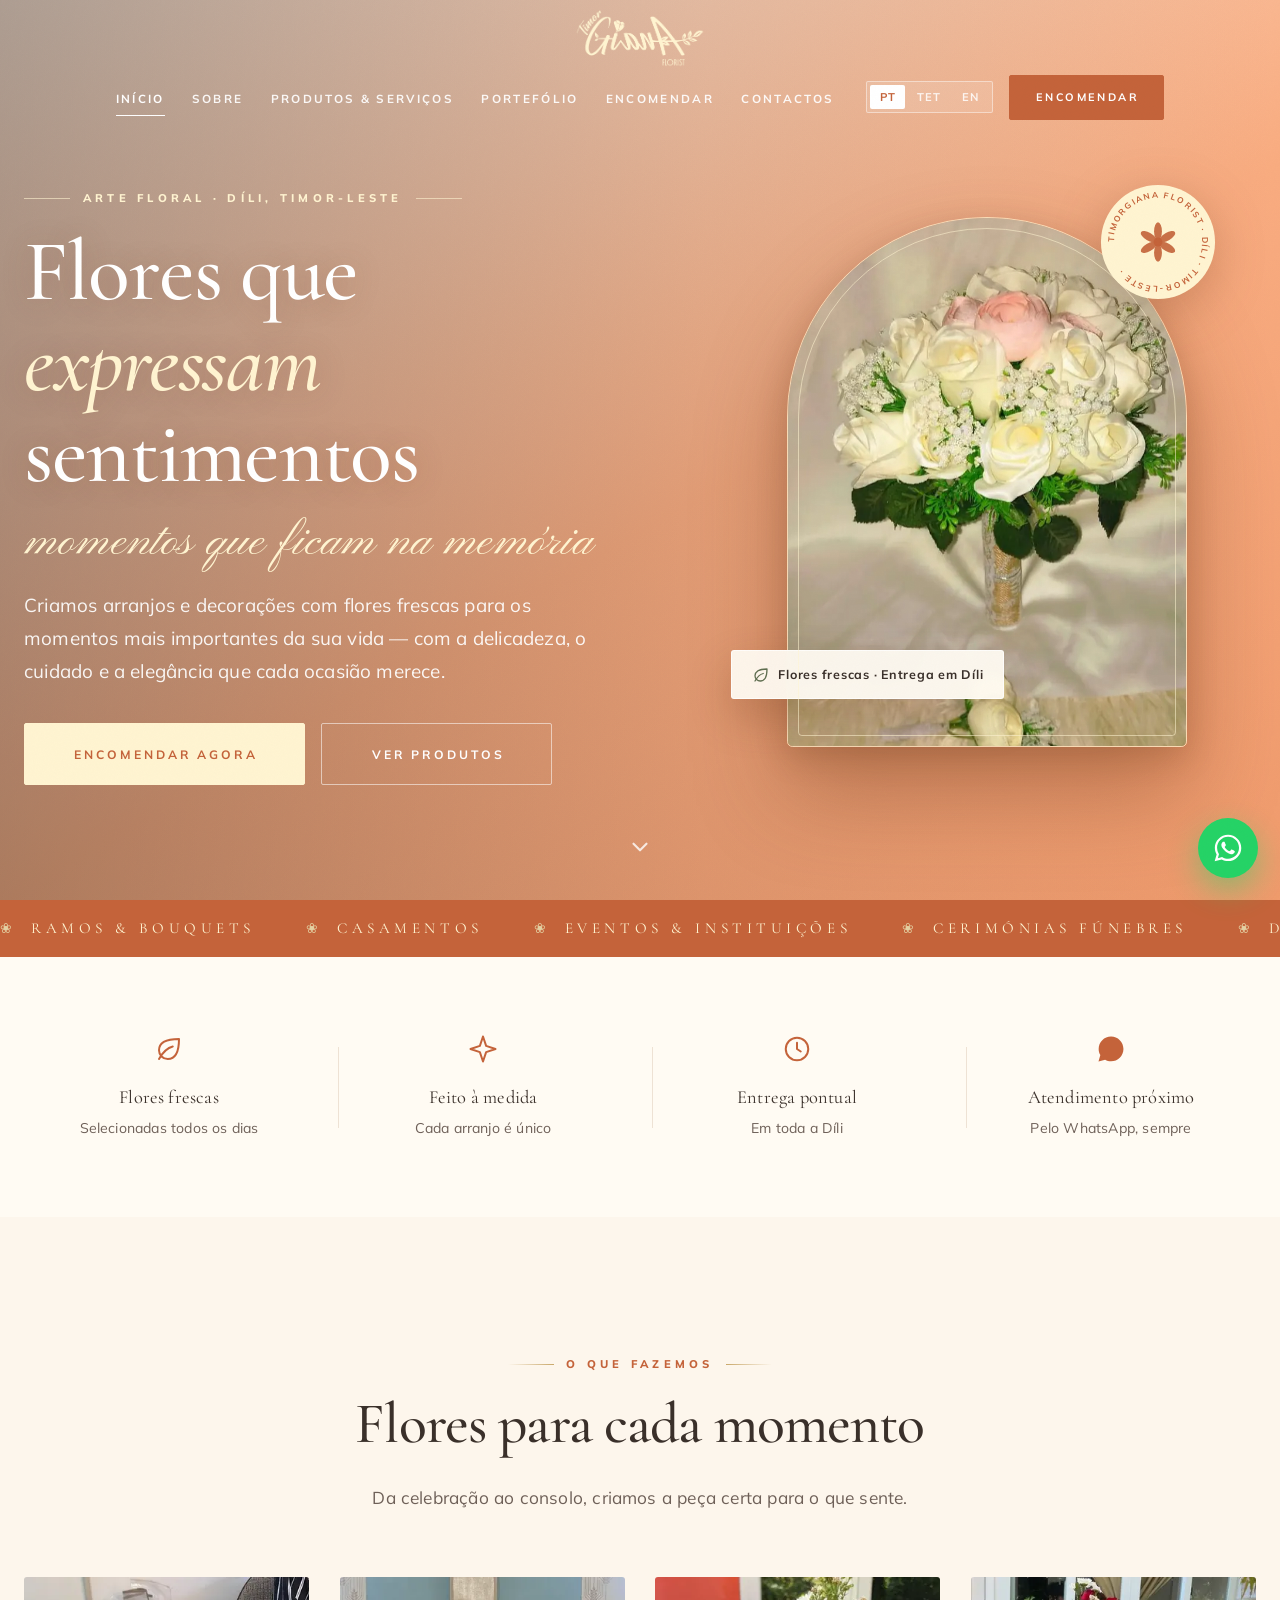
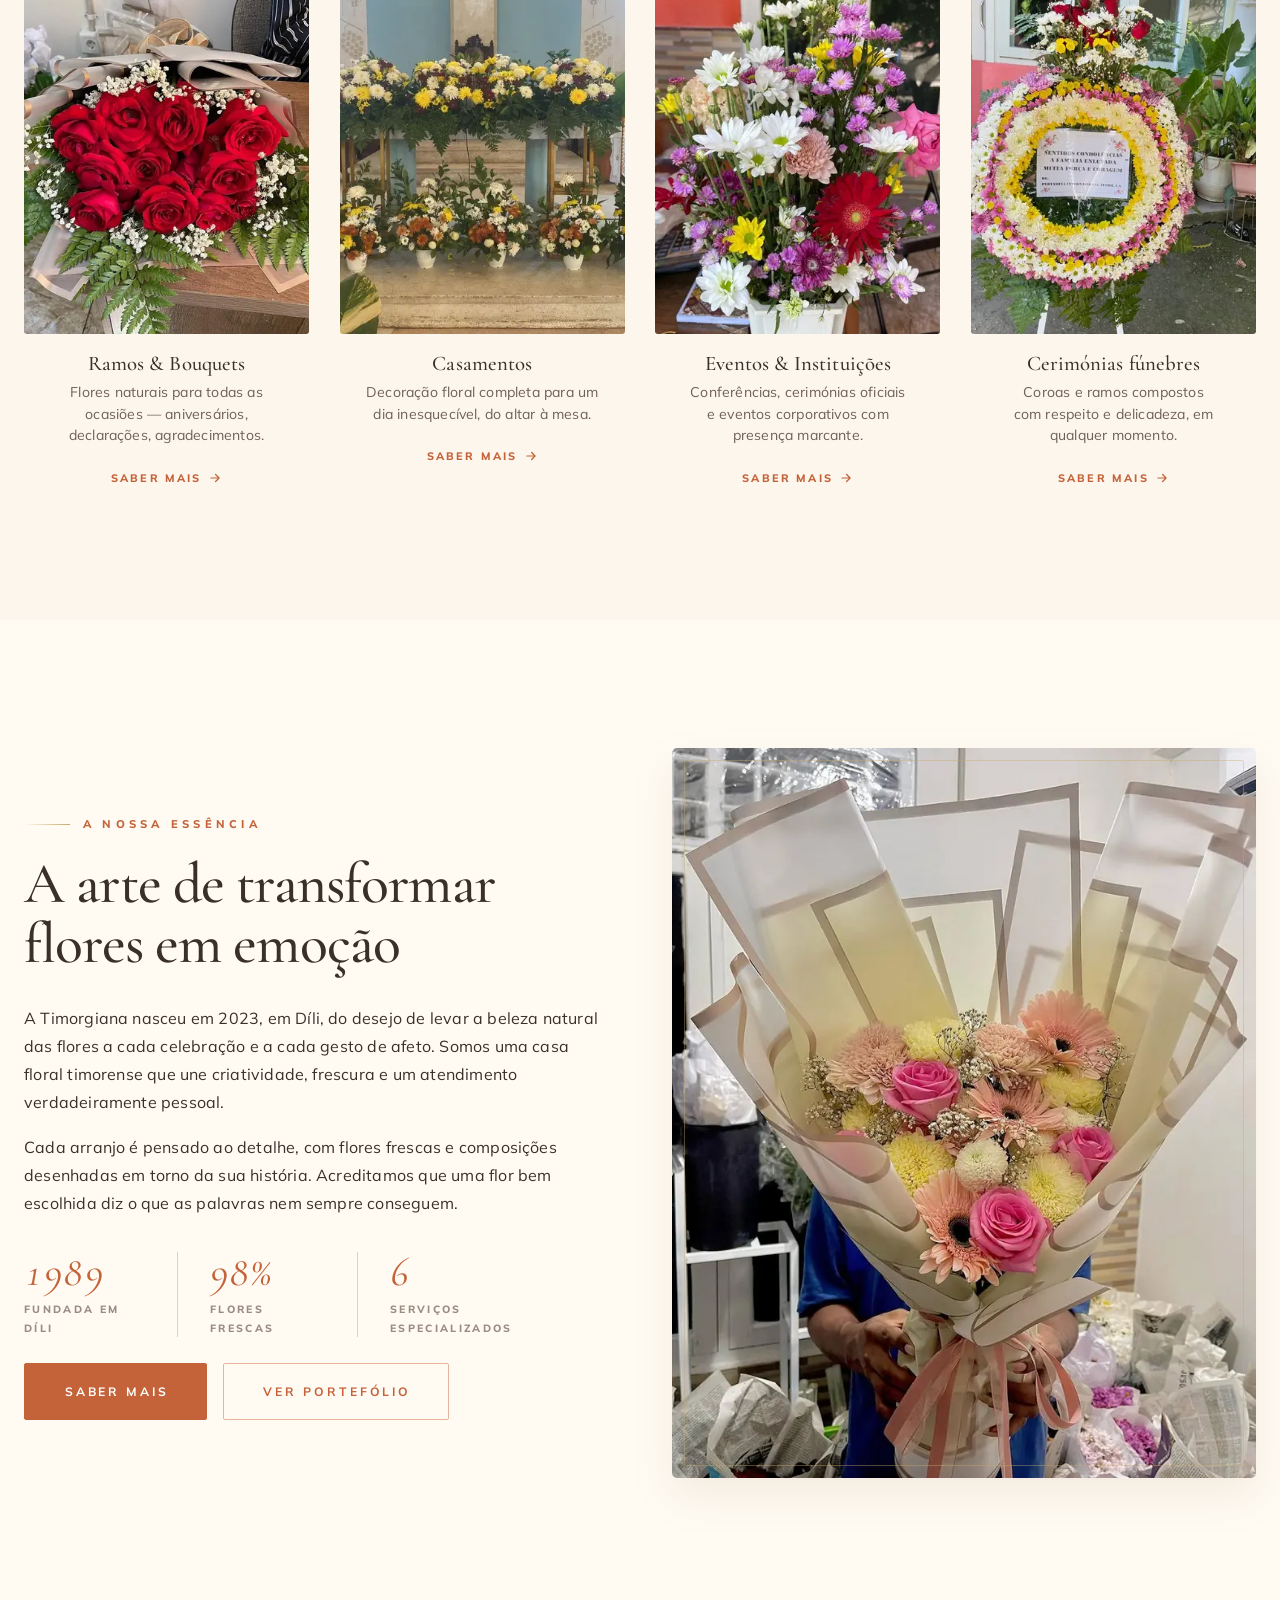
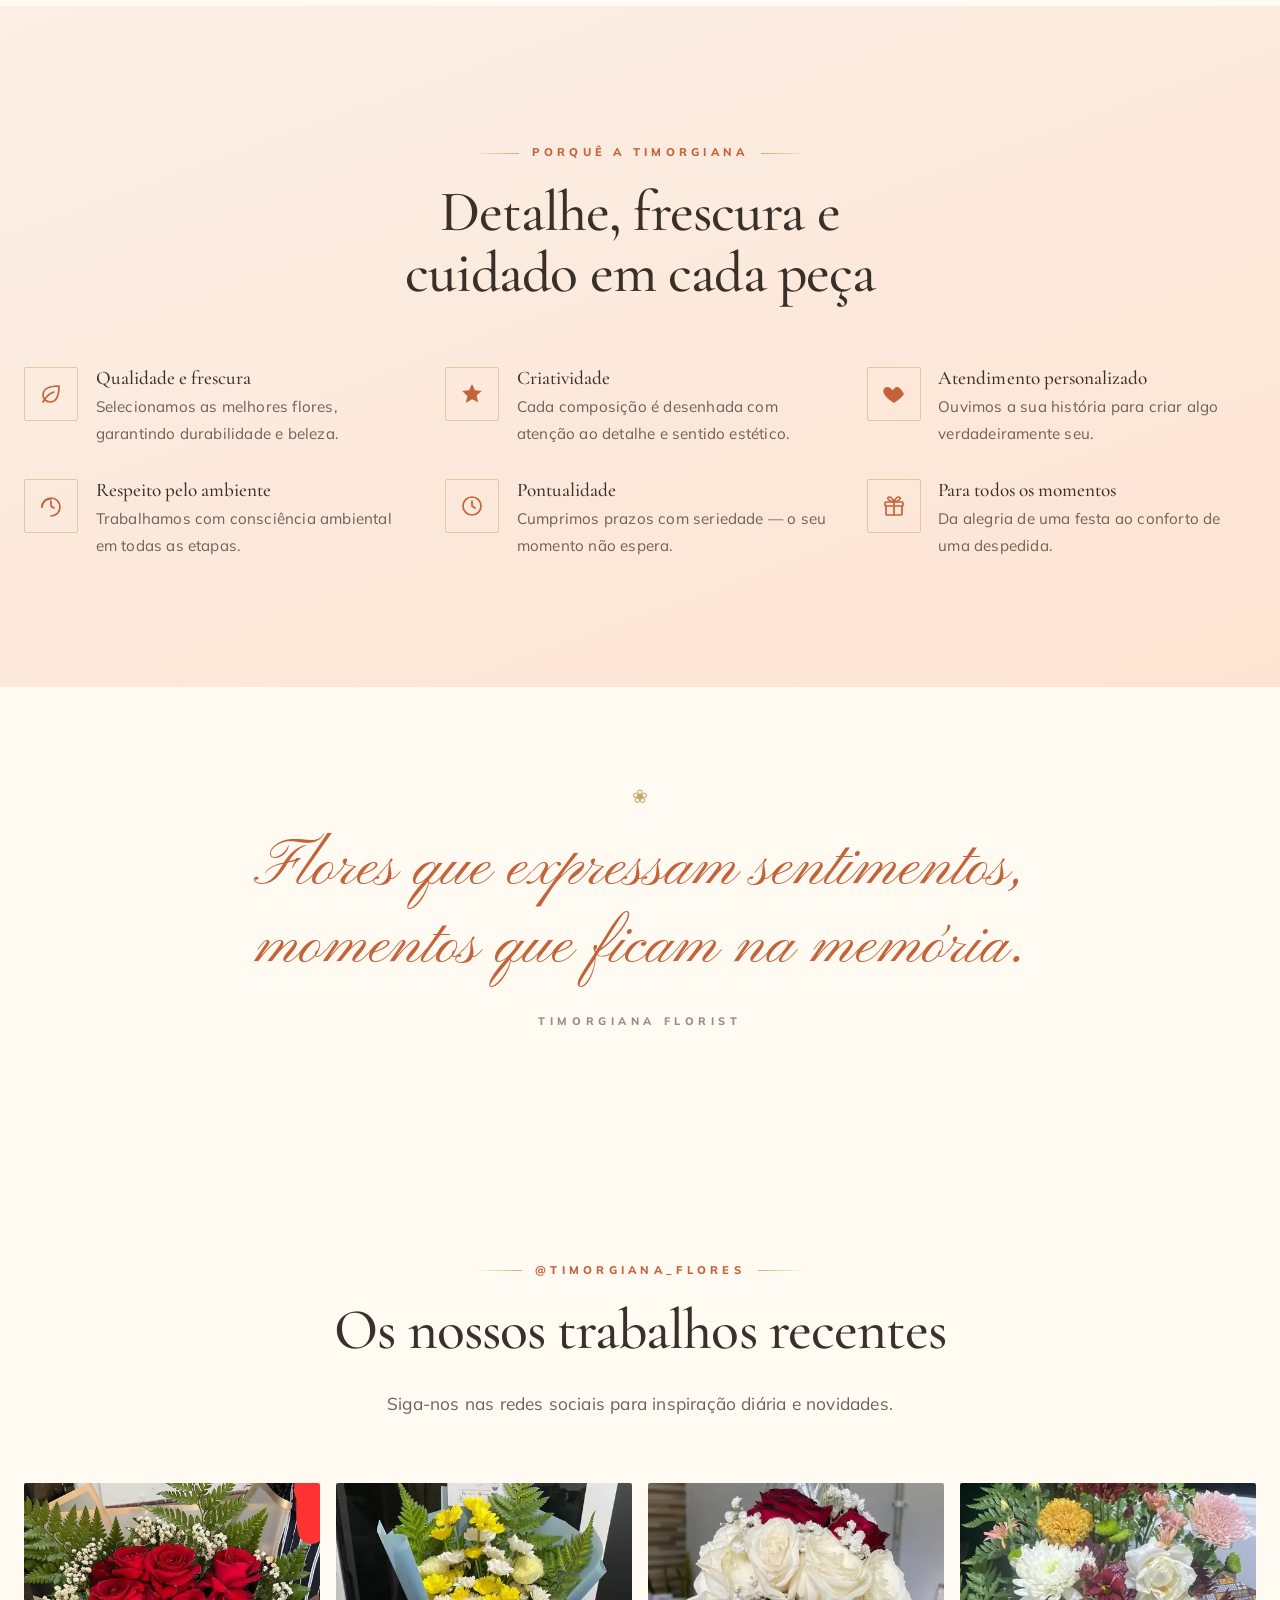
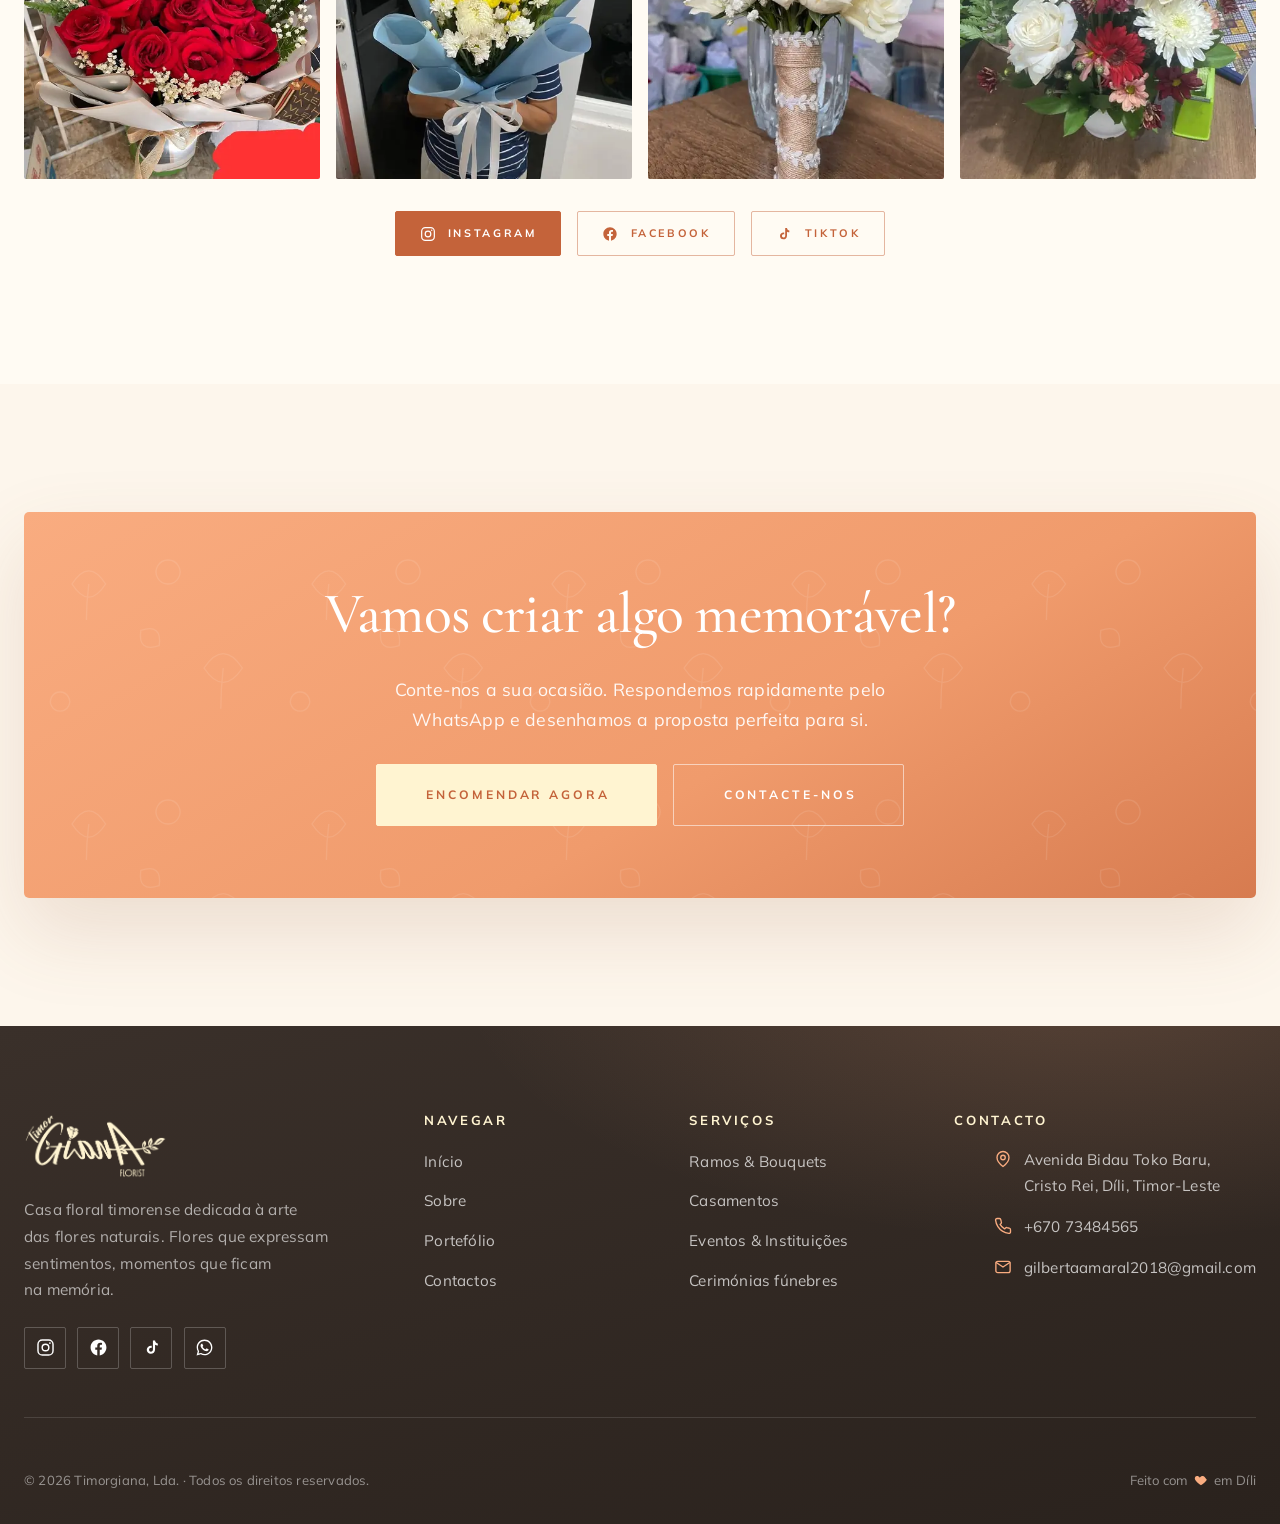
==== commit 02abc295: "Modelo de loja-coleção (estilo boutique premium) nos produtos e categorias Inspirado em blackandblan" ====
--- a/index.html
+++ b/index.html
@@ -188,45 +188,45 @@
           <p data-i18n="cat_lead">Da celebração ao consolo, criamos a peça certa para o que sente.</p>
         </div>
 
-        <div class="grelha grelha--4">
-          <a class="cartao revelar" href="paginas/produtos.html">
-            <div class="cartao__media">
+        <div class="produtos-grelha produtos-grelha--4">
+          <a class="produto revelar" href="paginas/produtos.html">
+            <div class="produto__media">
               <img src="assets/galeria/thumbs/bouquet-04.webp" alt="Ramo de rosas vermelhas" width="480" height="480" loading="lazy" decoding="async">
             </div>
-            <div class="cartao__corpo">
-              <h3 class="cartao__titulo" data-i18n="cat1_t">Ramos & Bouquets</h3>
-              <p class="cartao__texto" data-i18n="cat1_d">Flores naturais para todas as ocasiões.</p>
-              <span class="link-seta"><span data-i18n="btn_saber_mais">Saber mais</span><svg viewBox="0 0 24 24" fill="none" stroke="currentColor" stroke-width="2.1" stroke-linecap="round" stroke-linejoin="round"><path d="M5 12h14M13 6l6 6-6 6"/></svg></span>
-            </div>
-          </a>
-          <a class="cartao revelar revelar--d1" href="paginas/produtos.html">
-            <div class="cartao__media">
+            <div class="produto__info">
+              <h3 class="produto__nome" data-i18n="cat1_t">Ramos & Bouquets</h3>
+              <p class="produto__desc" data-i18n="cat1_d">Flores naturais para todas as ocasiões.</p>
+              <span class="produto__cta"><span data-i18n="btn_saber_mais">Saber mais</span><svg viewBox="0 0 24 24" fill="none" stroke="currentColor" stroke-width="2.1" stroke-linecap="round" stroke-linejoin="round"><path d="M5 12h14M13 6l6 6-6 6"/></svg></span>
+            </div>
+          </a>
+          <a class="produto revelar revelar--d1" href="paginas/produtos.html">
+            <div class="produto__media">
               <img src="assets/galeria/thumbs/cas-01.webp" alt="Decoração floral de casamento" width="480" height="480" loading="lazy" decoding="async">
             </div>
-            <div class="cartao__corpo">
-              <h3 class="cartao__titulo" data-i18n="cat2_t">Casamentos</h3>
-              <p class="cartao__texto" data-i18n="cat2_d">Decoração floral completa para um dia inesquecível.</p>
-              <span class="link-seta"><span data-i18n="btn_saber_mais">Saber mais</span><svg viewBox="0 0 24 24" fill="none" stroke="currentColor" stroke-width="2.1" stroke-linecap="round" stroke-linejoin="round"><path d="M5 12h14M13 6l6 6-6 6"/></svg></span>
-            </div>
-          </a>
-          <a class="cartao revelar revelar--d2" href="paginas/produtos.html">
-            <div class="cartao__media">
+            <div class="produto__info">
+              <h3 class="produto__nome" data-i18n="cat2_t">Casamentos</h3>
+              <p class="produto__desc" data-i18n="cat2_d">Decoração floral completa para um dia inesquecível.</p>
+              <span class="produto__cta"><span data-i18n="btn_saber_mais">Saber mais</span><svg viewBox="0 0 24 24" fill="none" stroke="currentColor" stroke-width="2.1" stroke-linecap="round" stroke-linejoin="round"><path d="M5 12h14M13 6l6 6-6 6"/></svg></span>
+            </div>
+          </a>
+          <a class="produto revelar revelar--d2" href="paginas/produtos.html">
+            <div class="produto__media">
               <img src="assets/galeria/thumbs/vaso-10.webp" alt="Arranjo floral para eventos" width="480" height="480" loading="lazy" decoding="async">
             </div>
-            <div class="cartao__corpo">
-              <h3 class="cartao__titulo" data-i18n="cat3_t">Eventos & Instituições</h3>
-              <p class="cartao__texto" data-i18n="cat3_d">Conferências, cerimónias e eventos corporativos.</p>
-              <span class="link-seta"><span data-i18n="btn_saber_mais">Saber mais</span><svg viewBox="0 0 24 24" fill="none" stroke="currentColor" stroke-width="2.1" stroke-linecap="round" stroke-linejoin="round"><path d="M5 12h14M13 6l6 6-6 6"/></svg></span>
-            </div>
-          </a>
-          <a class="cartao revelar revelar--d3" href="paginas/produtos.html">
-            <div class="cartao__media">
+            <div class="produto__info">
+              <h3 class="produto__nome" data-i18n="cat3_t">Eventos & Instituições</h3>
+              <p class="produto__desc" data-i18n="cat3_d">Conferências, cerimónias e eventos corporativos.</p>
+              <span class="produto__cta"><span data-i18n="btn_saber_mais">Saber mais</span><svg viewBox="0 0 24 24" fill="none" stroke="currentColor" stroke-width="2.1" stroke-linecap="round" stroke-linejoin="round"><path d="M5 12h14M13 6l6 6-6 6"/></svg></span>
+            </div>
+          </a>
+          <a class="produto revelar revelar--d3" href="paginas/produtos.html">
+            <div class="produto__media">
               <img src="assets/galeria/thumbs/fun-01.webp" alt="Coroa fúnebre" width="480" height="480" loading="lazy" decoding="async">
             </div>
-            <div class="cartao__corpo">
-              <h3 class="cartao__titulo" data-i18n="cat4_t">Cerimónias fúnebres</h3>
-              <p class="cartao__texto" data-i18n="cat4_d">Coroas e ramos compostos com respeito e delicadeza.</p>
-              <span class="link-seta"><span data-i18n="btn_saber_mais">Saber mais</span><svg viewBox="0 0 24 24" fill="none" stroke="currentColor" stroke-width="2.1" stroke-linecap="round" stroke-linejoin="round"><path d="M5 12h14M13 6l6 6-6 6"/></svg></span>
+            <div class="produto__info">
+              <h3 class="produto__nome" data-i18n="cat4_t">Cerimónias fúnebres</h3>
+              <p class="produto__desc" data-i18n="cat4_d">Coroas e ramos compostos com respeito e delicadeza.</p>
+              <span class="produto__cta"><span data-i18n="btn_saber_mais">Saber mais</span><svg viewBox="0 0 24 24" fill="none" stroke="currentColor" stroke-width="2.1" stroke-linecap="round" stroke-linejoin="round"><path d="M5 12h14M13 6l6 6-6 6"/></svg></span>
             </div>
           </a>
         </div>
--- a/css/estilos.css
+++ b/css/estilos.css
@@ -1096,3 +1096,107 @@
   .hero__arco img { transform: none; }
   .btn:active, .filtro:active { transform: none; }
 }
+
+/* ==========================================================================
+   15. MODELO DE LOJA-COLEÇÃO (inspirado em boutiques de flores premium)
+   --------------------------------------------------------------------------
+   Tiles de "produto" shoppable: fotografia vertical, informação centrada por
+   baixo (nome · "Sob consulta" · Encomendar) e barra de coleção com contagem
+   e ordenação. Mantém a paleta e as fontes da marca.
+   ========================================================================== */
+
+/* — Barra de coleção (contagem + ordenar) — */
+.colecao-barra {
+  display: flex; align-items: center; justify-content: space-between;
+  gap: 1rem; flex-wrap: wrap;
+  padding-bottom: 1.4rem; margin-bottom: 2.6rem;
+  border-bottom: var(--hairline);
+}
+.colecao-barra__conta {
+  font-family: var(--sans); font-size: .72rem; font-weight: 700;
+  letter-spacing: .22em; text-transform: uppercase; color: var(--tinta-tenue);
+}
+.colecao-barra__conta b { color: var(--terracota); font-weight: 800; }
+.colecao-ordenar { display: inline-flex; align-items: center; gap: .6rem; }
+.colecao-ordenar label {
+  font-family: var(--sans); font-size: .66rem; font-weight: 700;
+  letter-spacing: .2em; text-transform: uppercase; color: var(--tinta-tenue);
+}
+.colecao-ordenar select {
+  font-family: var(--sans); font-size: .78rem; font-weight: 600; color: var(--tinta);
+  border: 1px solid var(--linha); border-radius: var(--raio-sm);
+  padding: .5rem 2.2rem .5rem .8rem; background: var(--branco); cursor: pointer;
+  transition: var(--transicao);
+  background-image: url("data:image/svg+xml,%3Csvg xmlns='http://www.w3.org/2000/svg' width='12' height='8' viewBox='0 0 12 8'%3E%3Cpath d='M1 1l5 5 5-5' fill='none' stroke='%23C4633A' stroke-width='1.6' stroke-linecap='round'/%3E%3C/svg%3E");
+  background-repeat: no-repeat; background-position: right .8rem center;
+  -webkit-appearance: none; appearance: none;
+}
+.colecao-ordenar select:hover { border-color: var(--coral); }
+
+/* — Grelha de produtos-loja — */
+.produtos-grelha { display: grid; grid-template-columns: repeat(3, 1fr); gap: clamp(1.2rem, 2.4vw, 2.2rem); }
+
+/* — Tile de produto (todo clicável) — */
+.produto {
+  display: flex; flex-direction: column; position: relative;
+  color: inherit; text-decoration: none;
+}
+.produto__media {
+  position: relative; aspect-ratio: 4 / 5; overflow: hidden;
+  border-radius: var(--raio); background: var(--coral-veu);
+}
+.produto__media img { width: 100%; height: 100%; object-fit: cover; transition: transform 1s var(--easa); }
+.produto:hover .produto__media img { transform: scale(1.05); }
+.produto__media::after { /* véu quente subtil ao pousar */
+  content: ""; position: absolute; inset: 0; pointer-events: none;
+  background: linear-gradient(to top, rgba(58,48,42,.16), transparent 42%);
+  opacity: 0; transition: opacity .5s ease;
+}
+.produto:hover .produto__media::after { opacity: 1; }
+.produto__badge {
+  position: absolute; top: .8rem; left: .8rem; z-index: 2;
+  background: var(--terracota); color: #fff;
+  font-family: var(--sans); font-size: .58rem; font-weight: 800;
+  letter-spacing: .2em; text-transform: uppercase;
+  padding: .4rem .7rem; border-radius: var(--raio-sm);
+}
+
+/* — Informação por baixo da foto (centrada, estilo boutique) — */
+.produto__info { text-align: center; padding: 1.15rem .6rem 0; }
+.produto__nome {
+  font-family: var(--serif); font-size: 1.3rem; font-weight: 500;
+  color: var(--tinta); margin: 0 0 .3rem; transition: color var(--transicao);
+}
+.produto:hover .produto__nome { color: var(--terracota); }
+.produto__meta {
+  display: block; font-family: var(--sans); font-size: .64rem; font-weight: 700;
+  letter-spacing: .24em; text-transform: uppercase; color: var(--tinta-tenue);
+  margin-bottom: .85rem;
+}
+.produto__cta {
+  display: inline-flex; align-items: center; gap: .4rem;
+  font-family: var(--sans); font-size: .68rem; font-weight: 800;
+  letter-spacing: .2em; text-transform: uppercase; color: var(--terracota);
+  padding-bottom: 3px; border-bottom: 1px solid transparent; transition: border-color var(--transicao);
+}
+.produto:hover .produto__cta { border-bottom-color: var(--terracota); }
+.produto__cta svg { width: 14px; height: 14px; transition: transform .35s var(--easa); }
+.produto:hover .produto__cta svg { transform: translateX(4px); }
+
+@media (max-width: 900px) { .produtos-grelha { grid-template-columns: repeat(2, 1fr); } }
+@media (max-width: 520px) {
+  .produtos-grelha { gap: 1.1rem .8rem; }
+  .produto__nome { font-size: 1.12rem; }
+  .produto__info { padding-top: .9rem; }
+  .colecao-barra { margin-bottom: 1.8rem; }
+}
+
+/* — Home: grelha de categorias no mesmo modelo de loja (4-up) — */
+.produtos-grelha--4 { grid-template-columns: repeat(4, 1fr); }
+@media (max-width: 900px) { .produtos-grelha--4 { grid-template-columns: repeat(2, 1fr); } }
+
+/* Descrição curta nos tiles da Home (frase, não preço) — preserva o texto */
+.produto__desc {
+  font-family: var(--sans); font-size: .88rem; line-height: 1.55; color: var(--tinta-suave);
+  margin: 0 auto .9rem; max-width: 30ch;
+}
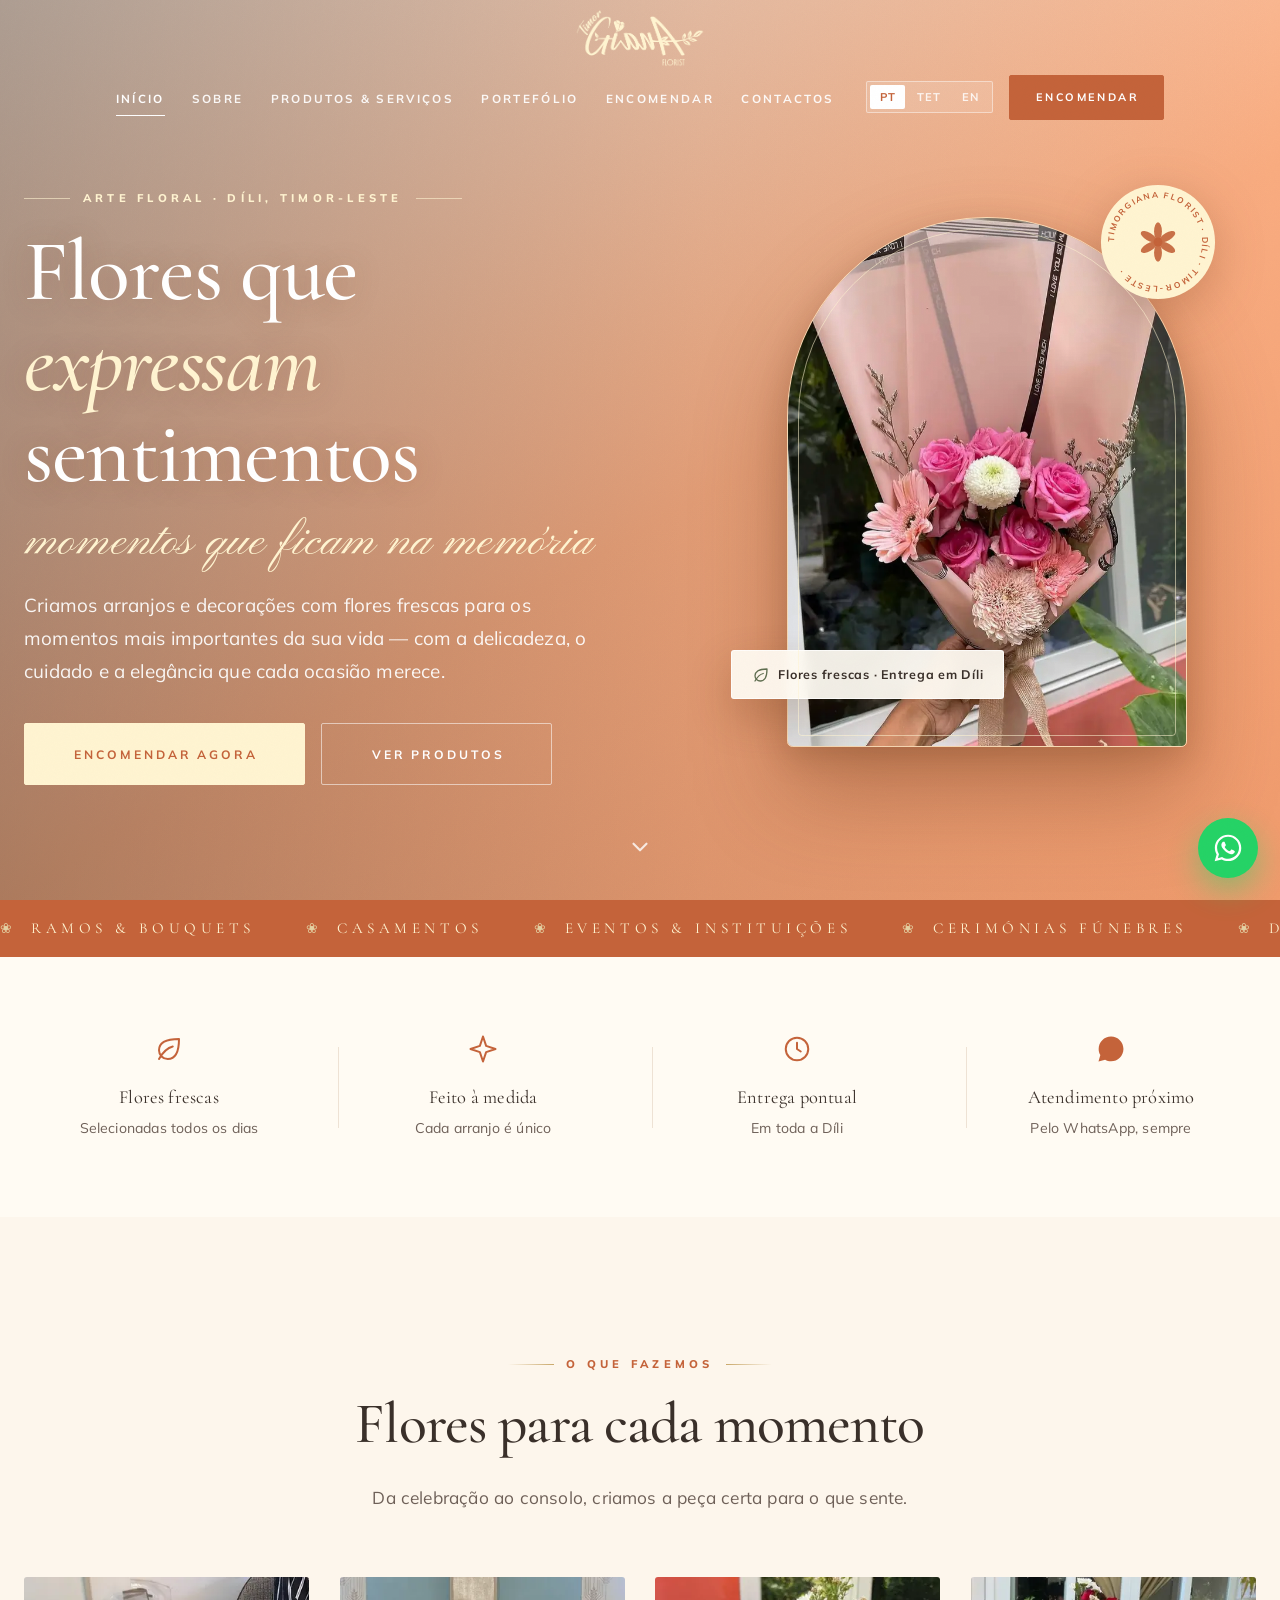
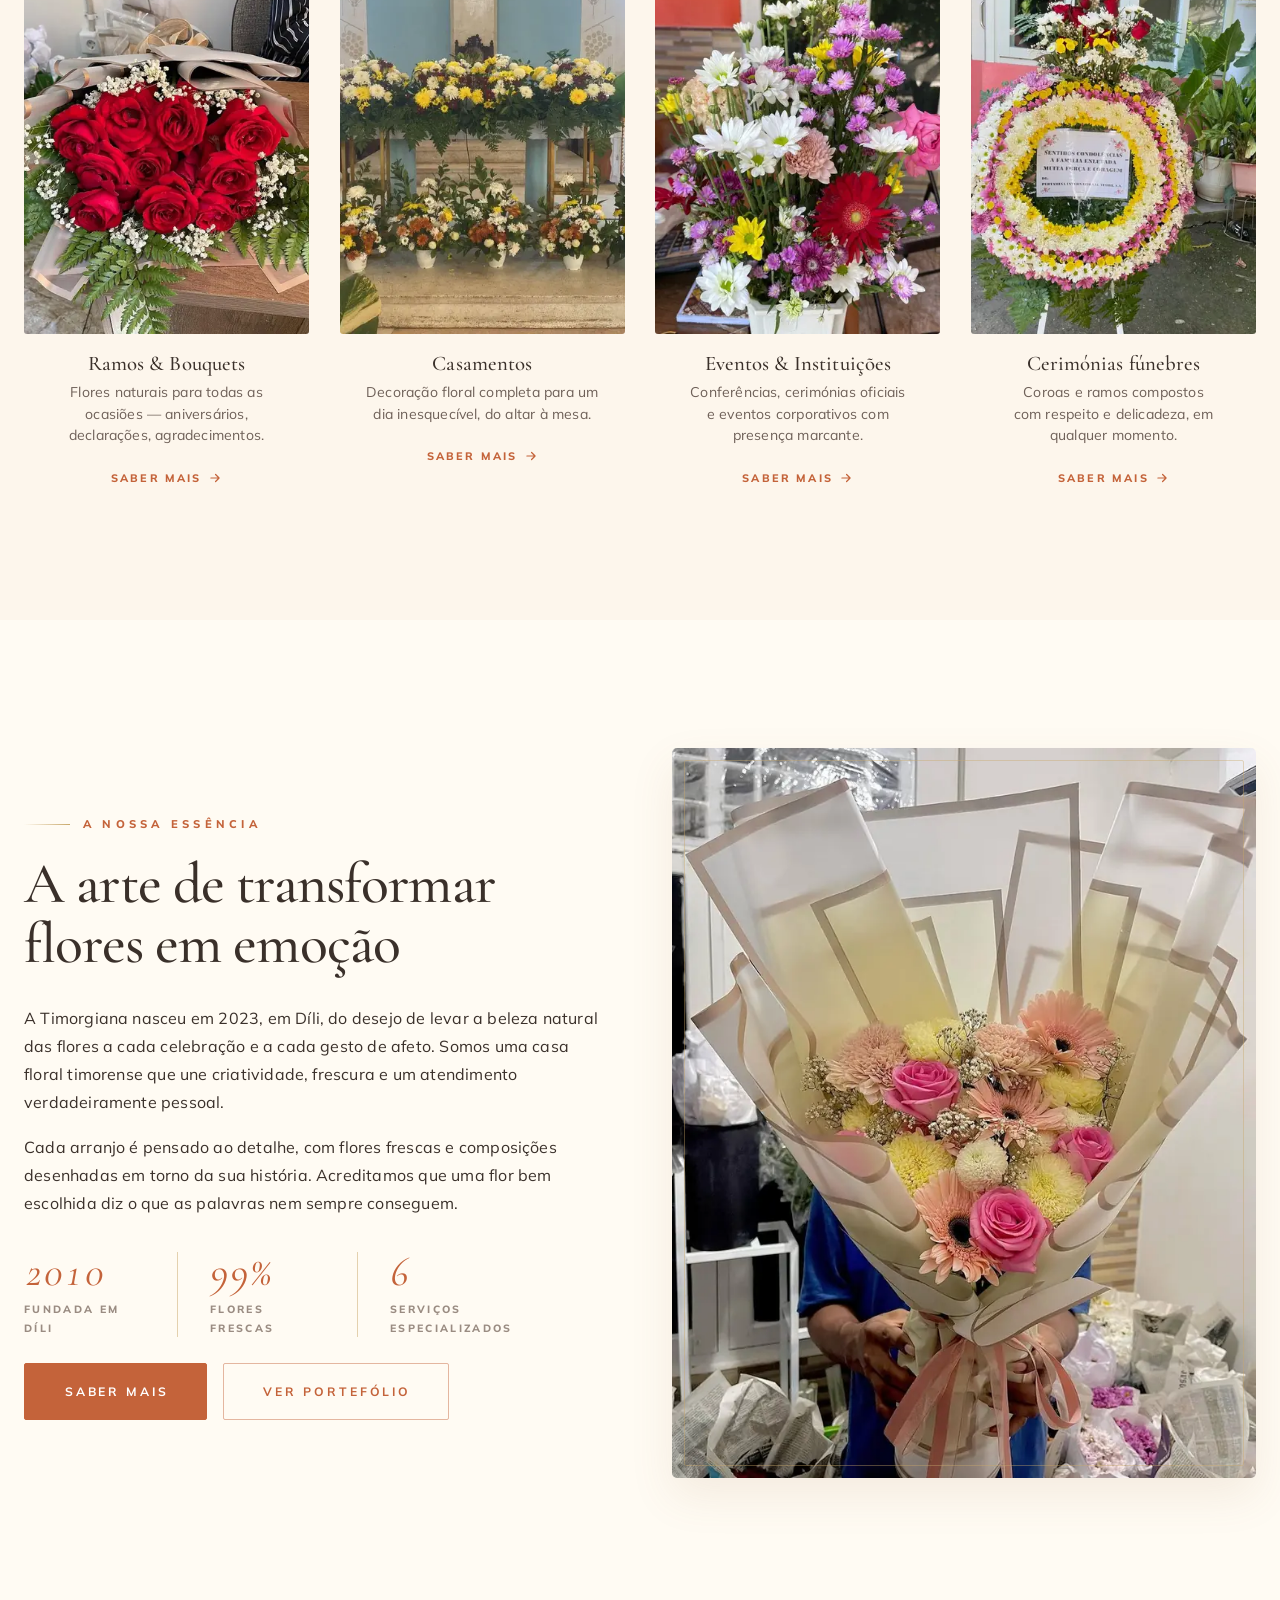
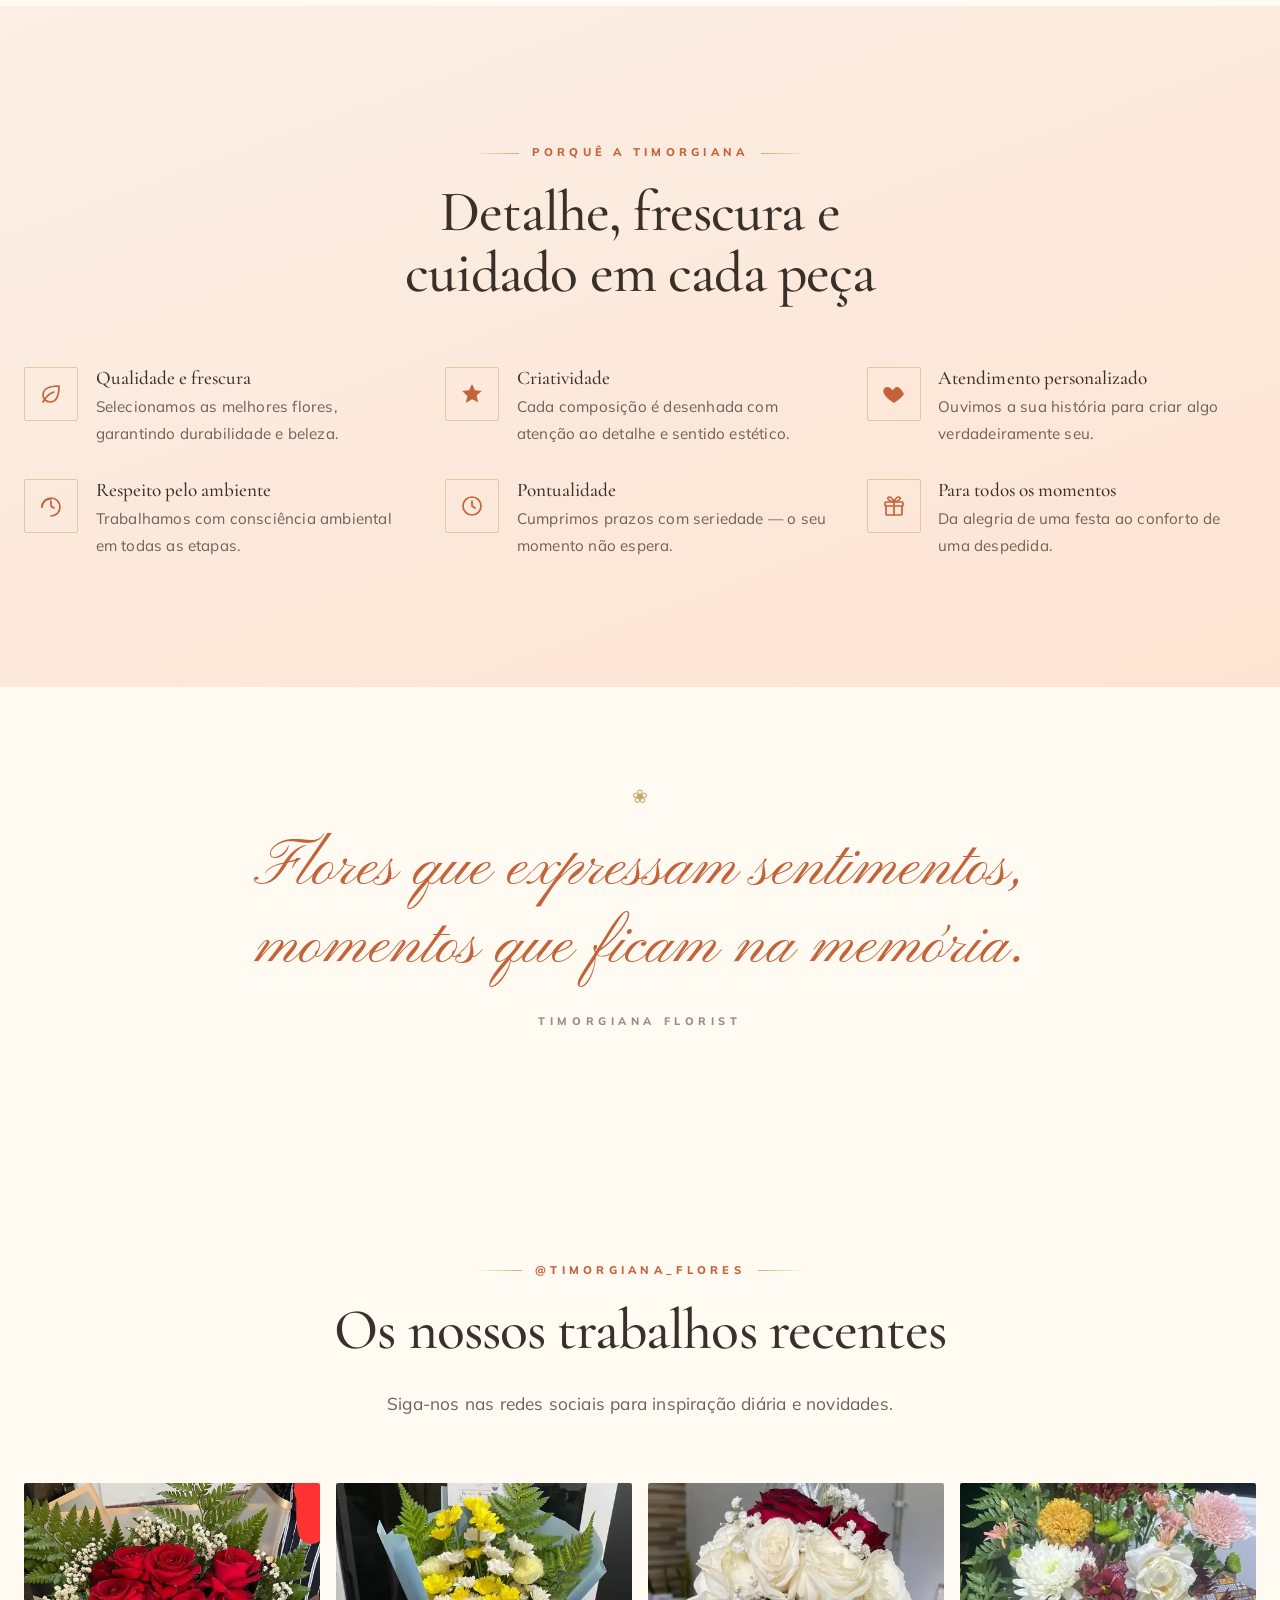
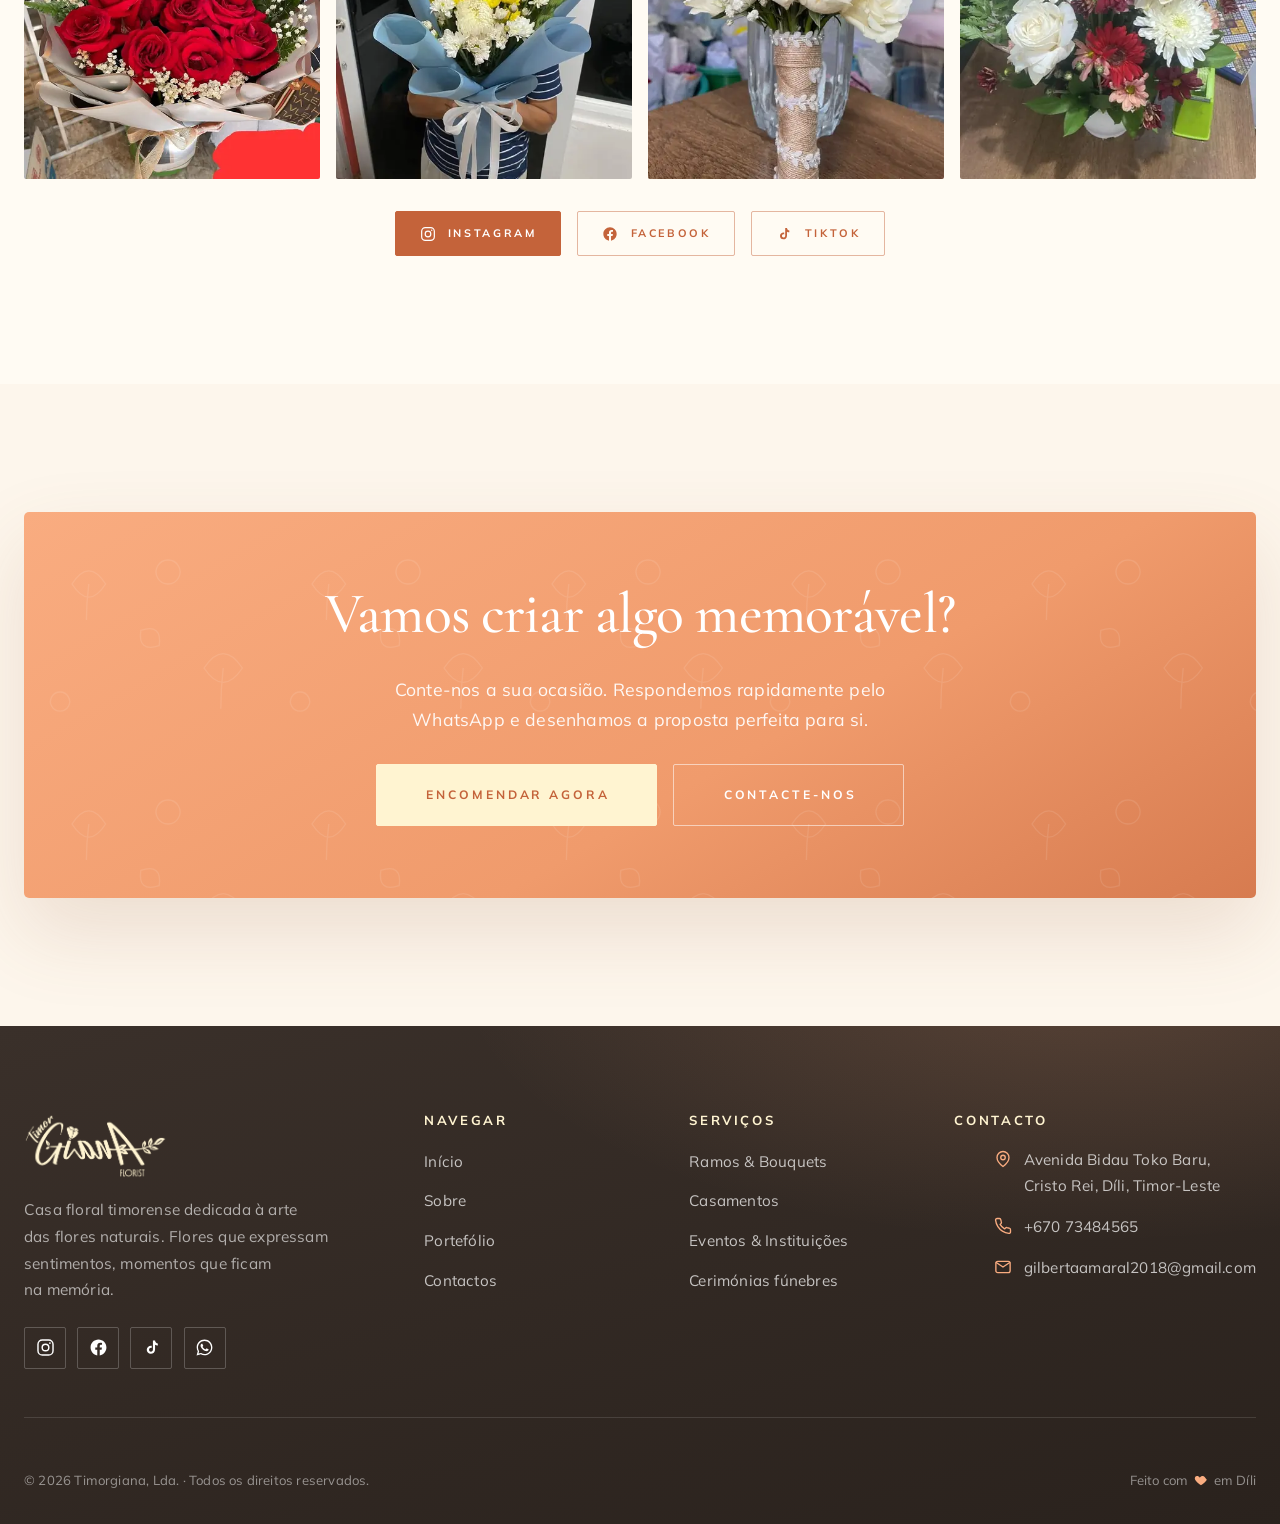
==== commit cee61b97: "Hero: novo ramo rosa (bouquet-10) na moldura em arco - assets/hero-arco.webp regenerado a partir de " ====
--- a/index.html
+++ b/index.html
@@ -21,7 +21,7 @@
   <meta property="og:description" content="Flores que expressam sentimentos, momentos que ficam na memória.">
   <meta property="og:type" content="website">
   <meta property="og:url" content="https://simaon753-dot.github.io/timorgiana-florist/">
-  <meta property="og:image" content="https://simaon753-dot.github.io/timorgiana-florist/assets/galeria/casamentos/cas-06.jpg">
+  <meta property="og:image" content="https://simaon753-dot.github.io/timorgiana-florist/assets/galeria/bouquet/bouquet-10.jpg">
   <meta property="og:locale" content="pt_PT">
   <meta name="twitter:card" content="summary_large_image">
 
@@ -92,7 +92,7 @@
           <div class="hero__arco">
             <picture>
               <source srcset="assets/hero-arco.webp" type="image/webp">
-              <img src="assets/galeria/casamentos/cas-06.jpg" alt="Bouquet de rosas brancas — Timorgiana Florist" width="760" height="1007" fetchpriority="high">
+              <img src="assets/galeria/bouquet/bouquet-10.jpg" alt="Ramo de rosas cor-de-rosa da Timorgiana Florist" width="760" height="1007" fetchpriority="high">
             </picture>
           </div>
           <svg class="hero__selo" viewBox="0 0 120 120" aria-hidden="true" xmlns="http://www.w3.org/2000/svg" xmlns:xlink="http://www.w3.org/1999/xlink">
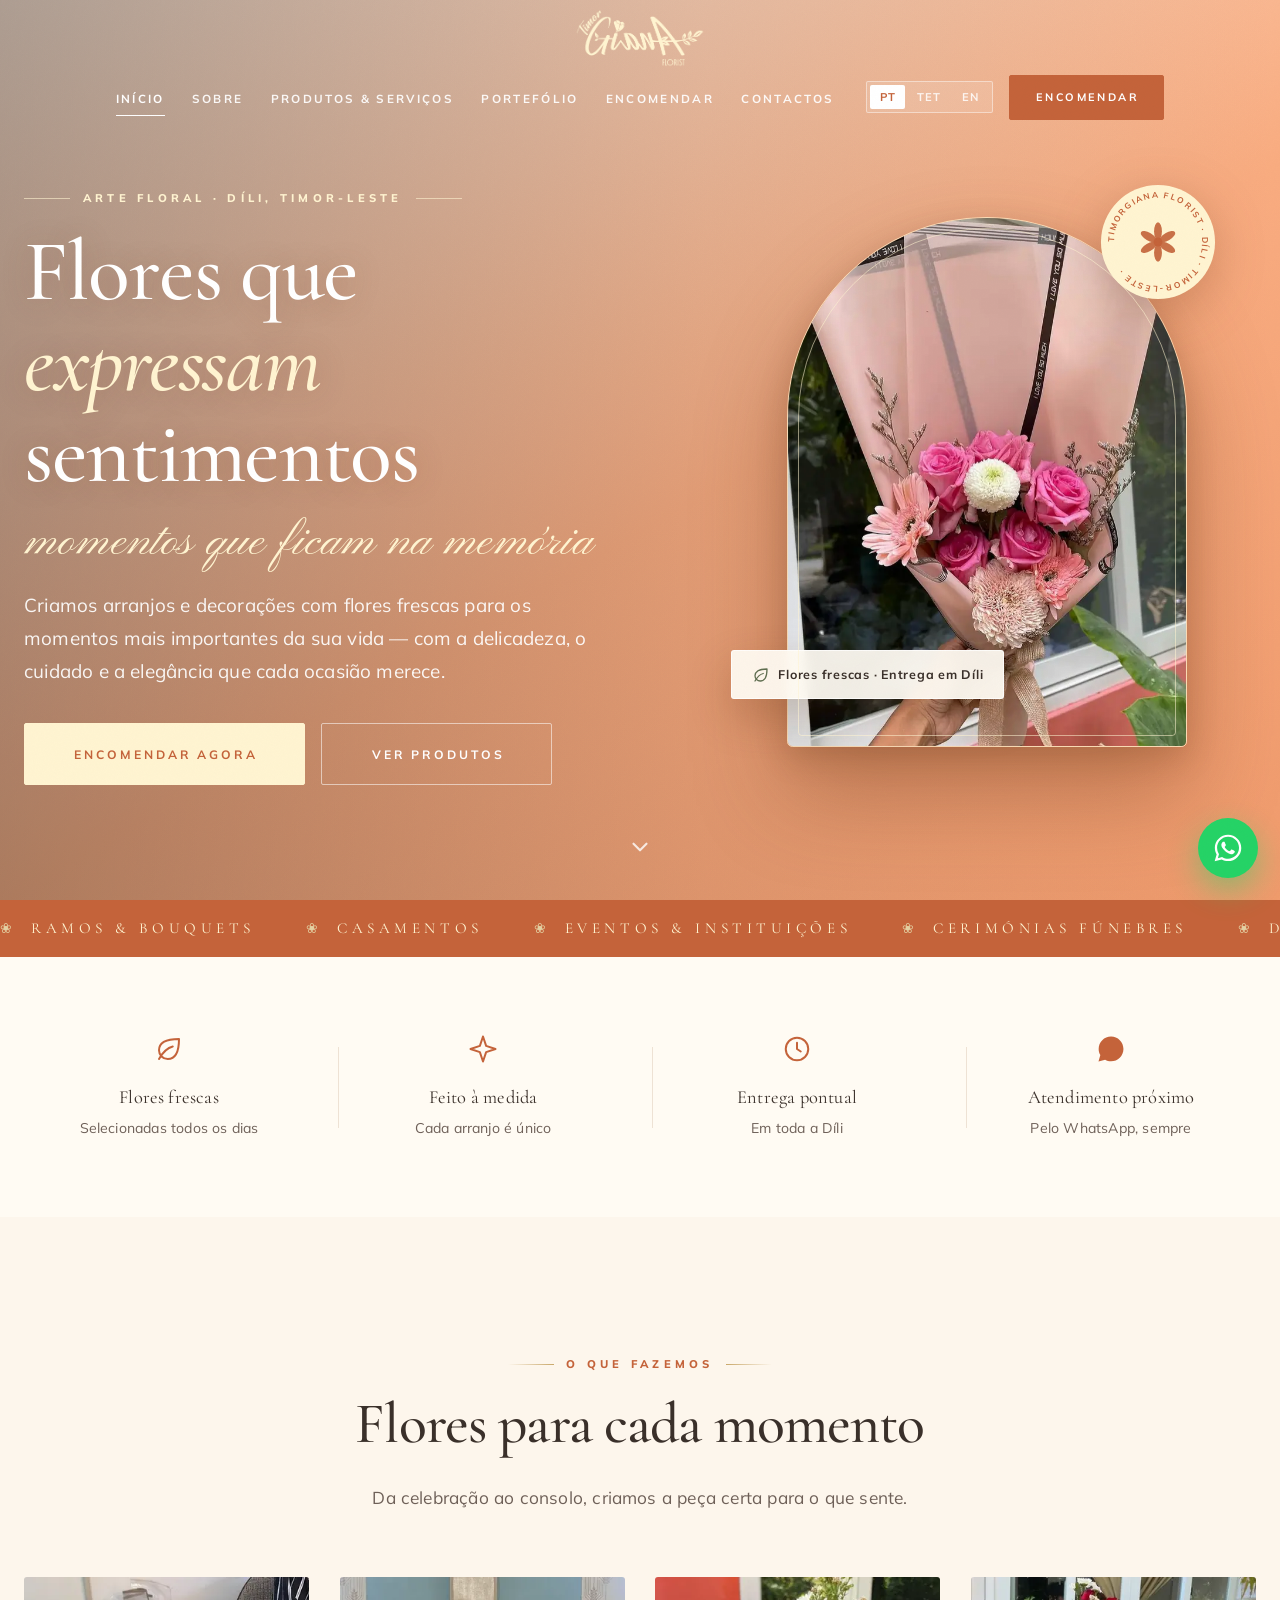
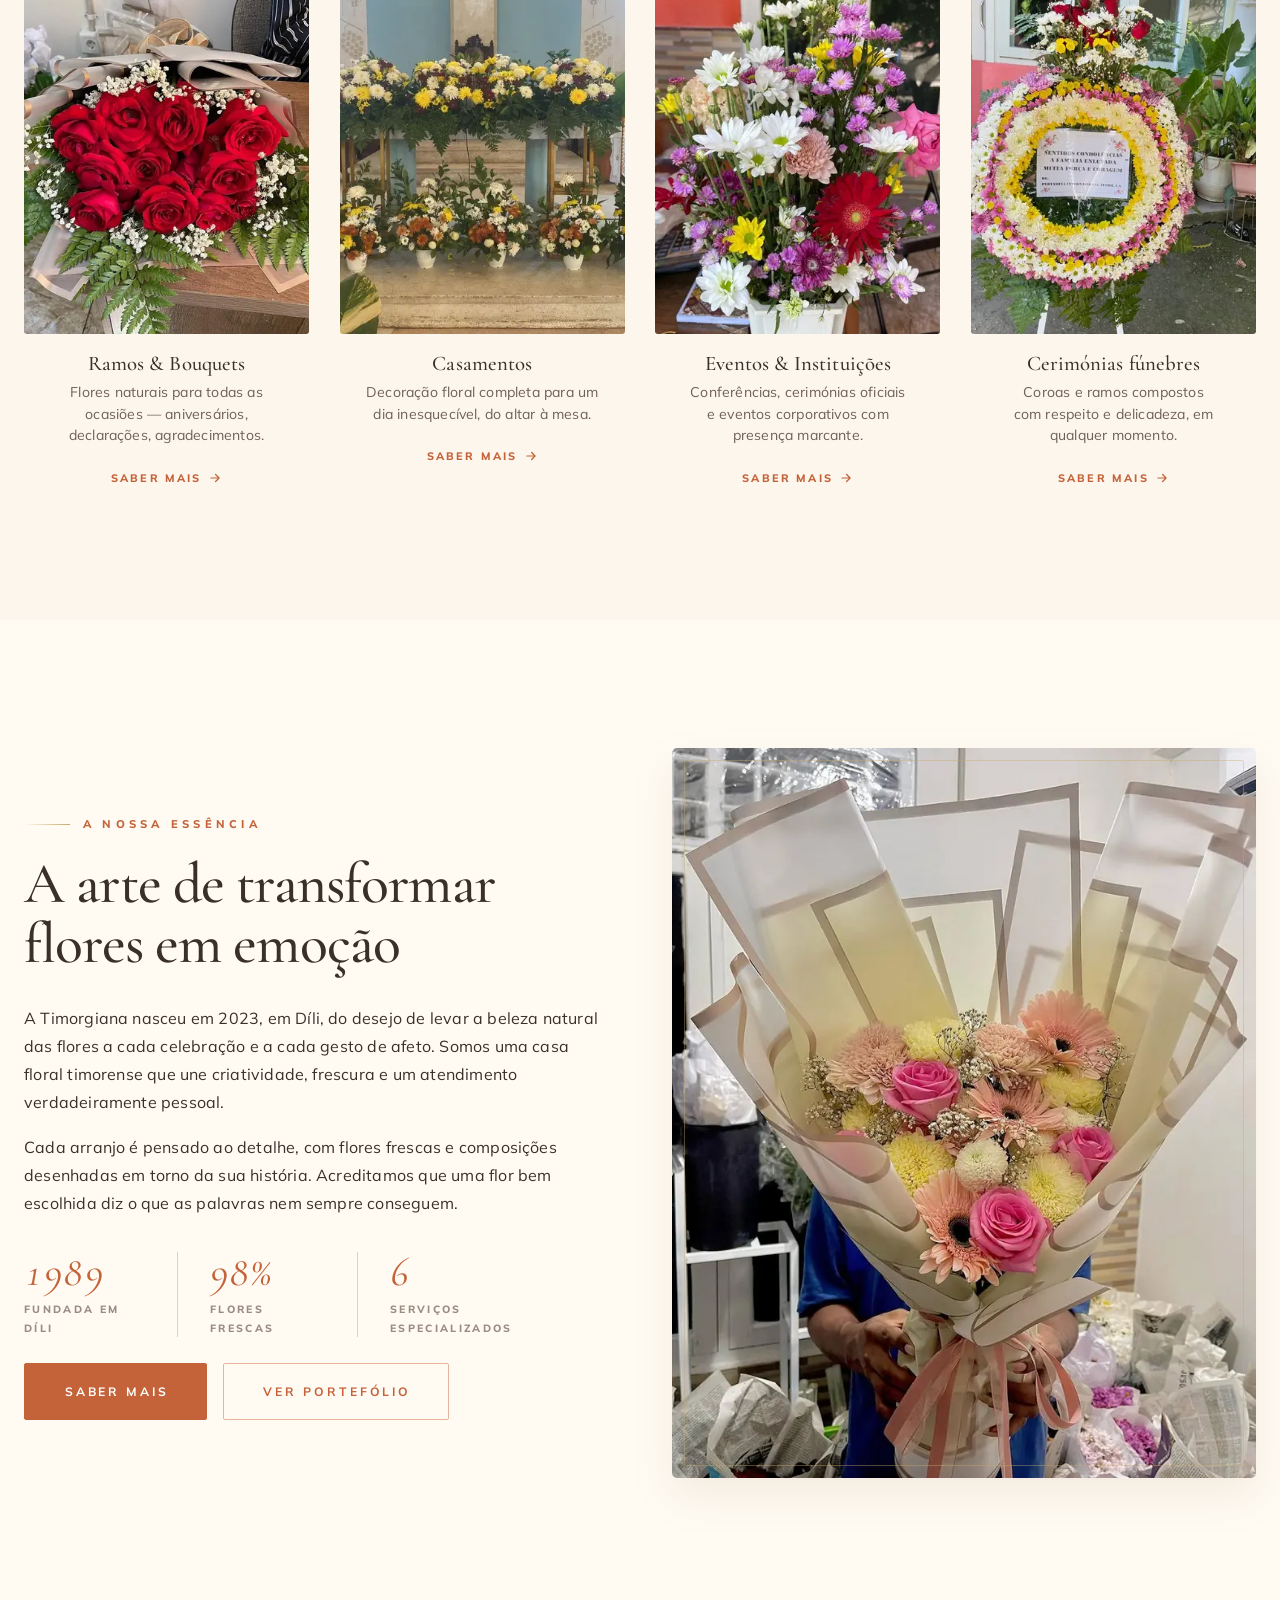
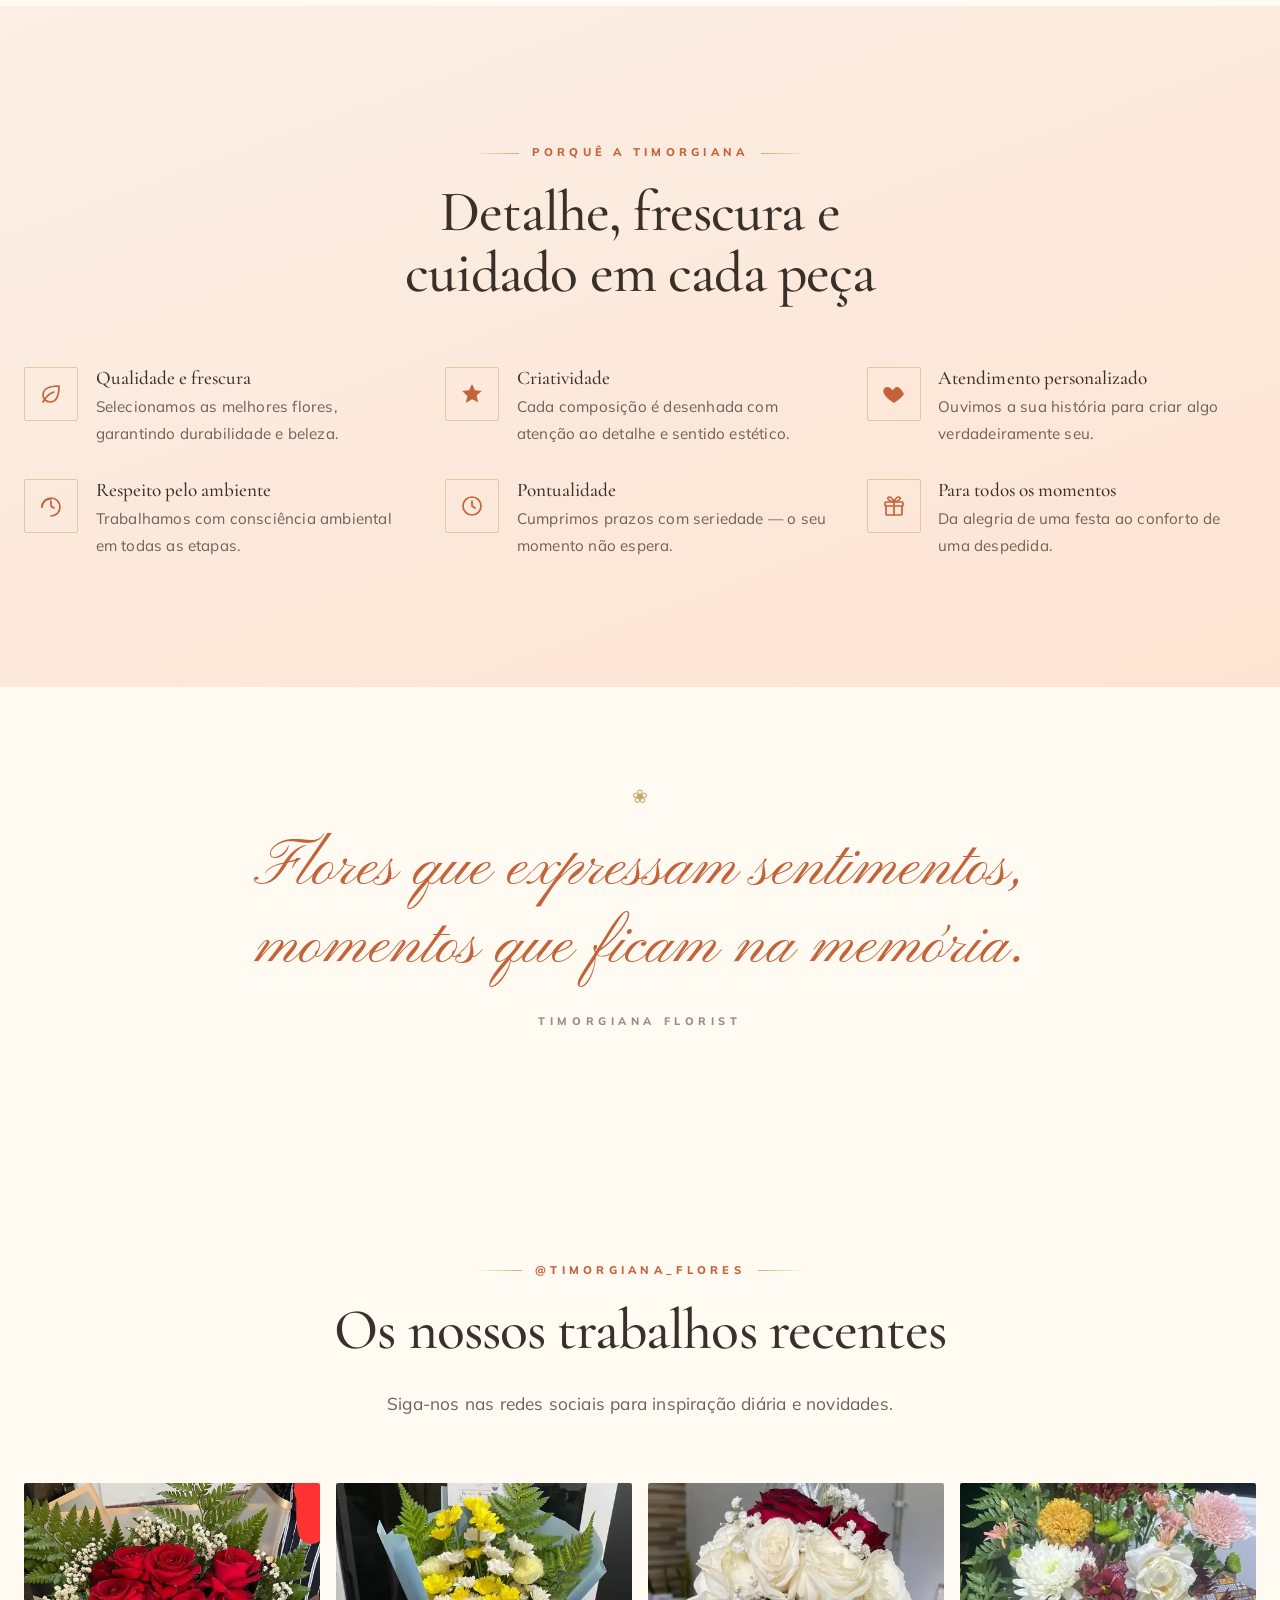
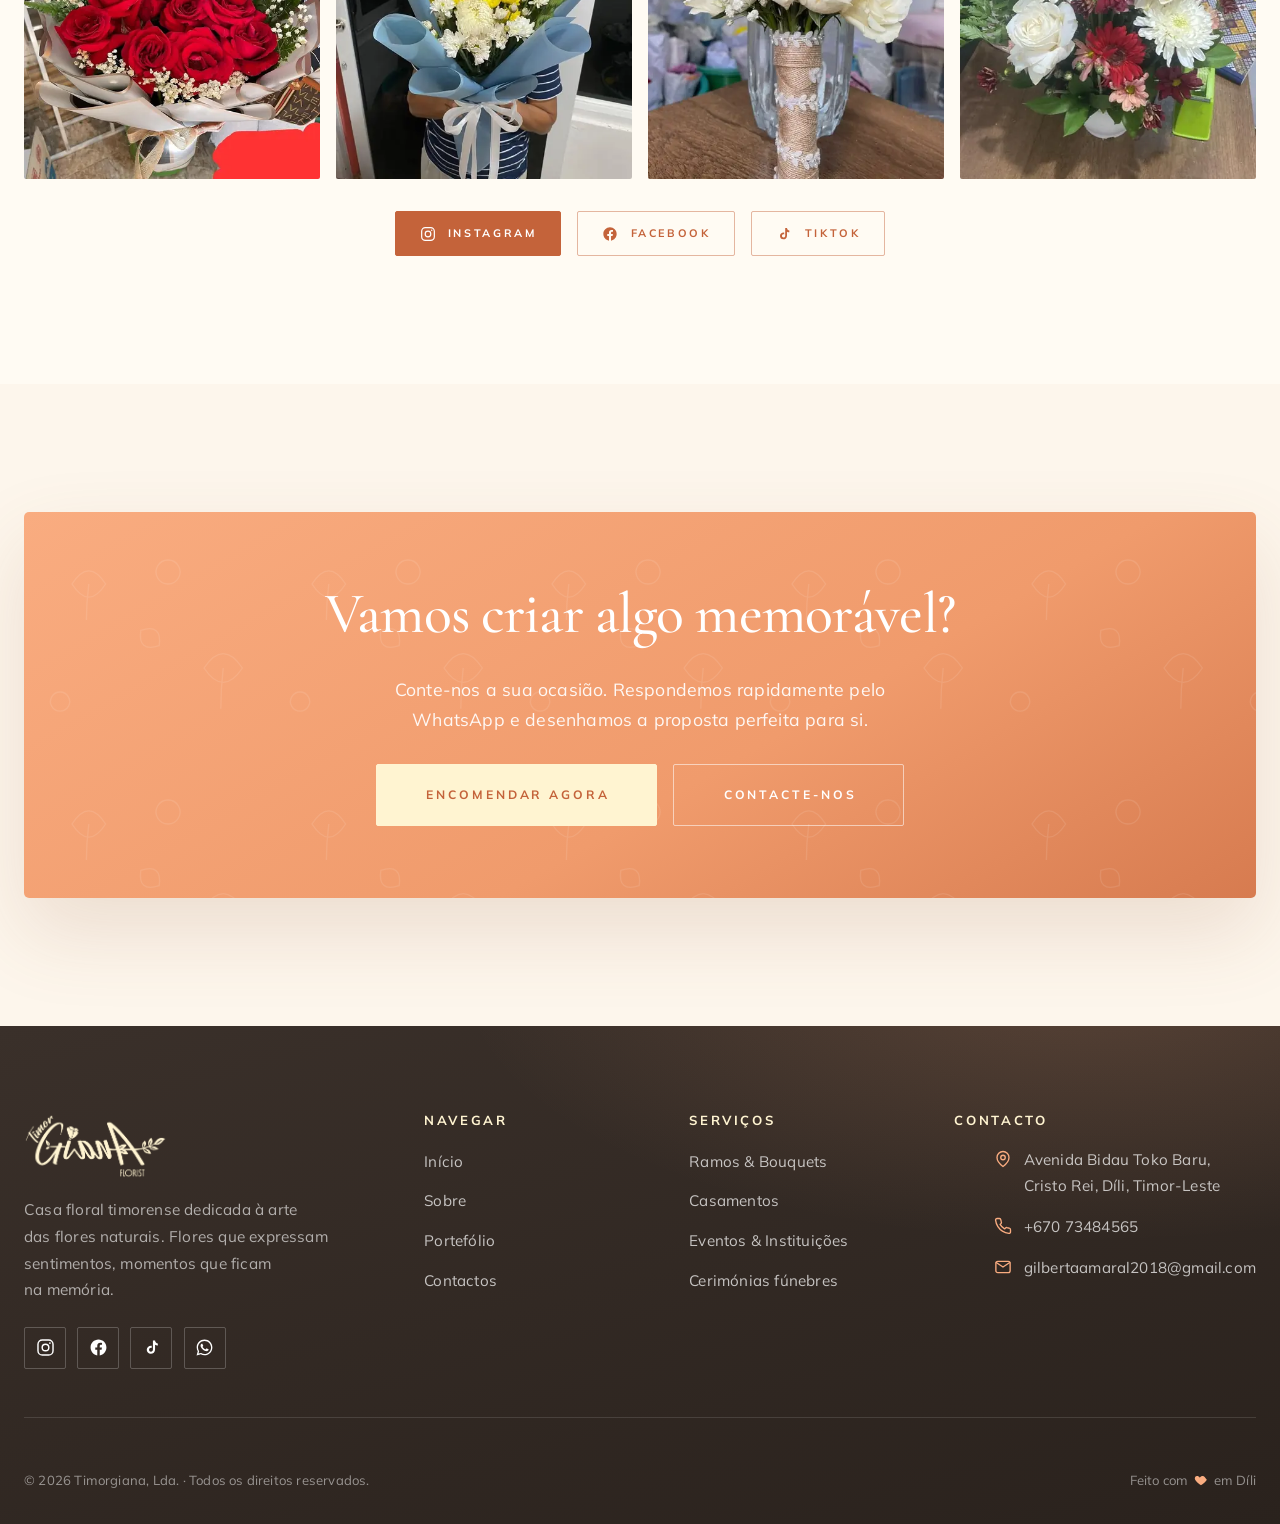
==== commit be21262f: "Forçar nova publicação (GitHub Pages) — hero ramo rosa A publicação anterior falhou no passo final '" ====
--- a/index.html
+++ b/index.html
@@ -13,6 +13,8 @@
   <title>Timorgiana Florist — Flores que expressam sentimentos · Díli, Timor-Leste</title>
   <meta name="description" content="Timorgiana Florist — arte floral em Díli, Timor-Leste. Ramos, casamentos, eventos e cerimónias com flores naturais frescas. Encomende pelo WhatsApp.">
   <meta name="theme-color" content="#F9AC80">
+  <!-- build 2026-07-06b — nova publicação (hero ramo rosa) -->
+  <meta name="version" content="2026-07-06b">
 
   <!-- SEO: canonical + partilha (Open Graph / Twitter) -->
   <link rel="canonical" href="https://simaon753-dot.github.io/timorgiana-florist/">
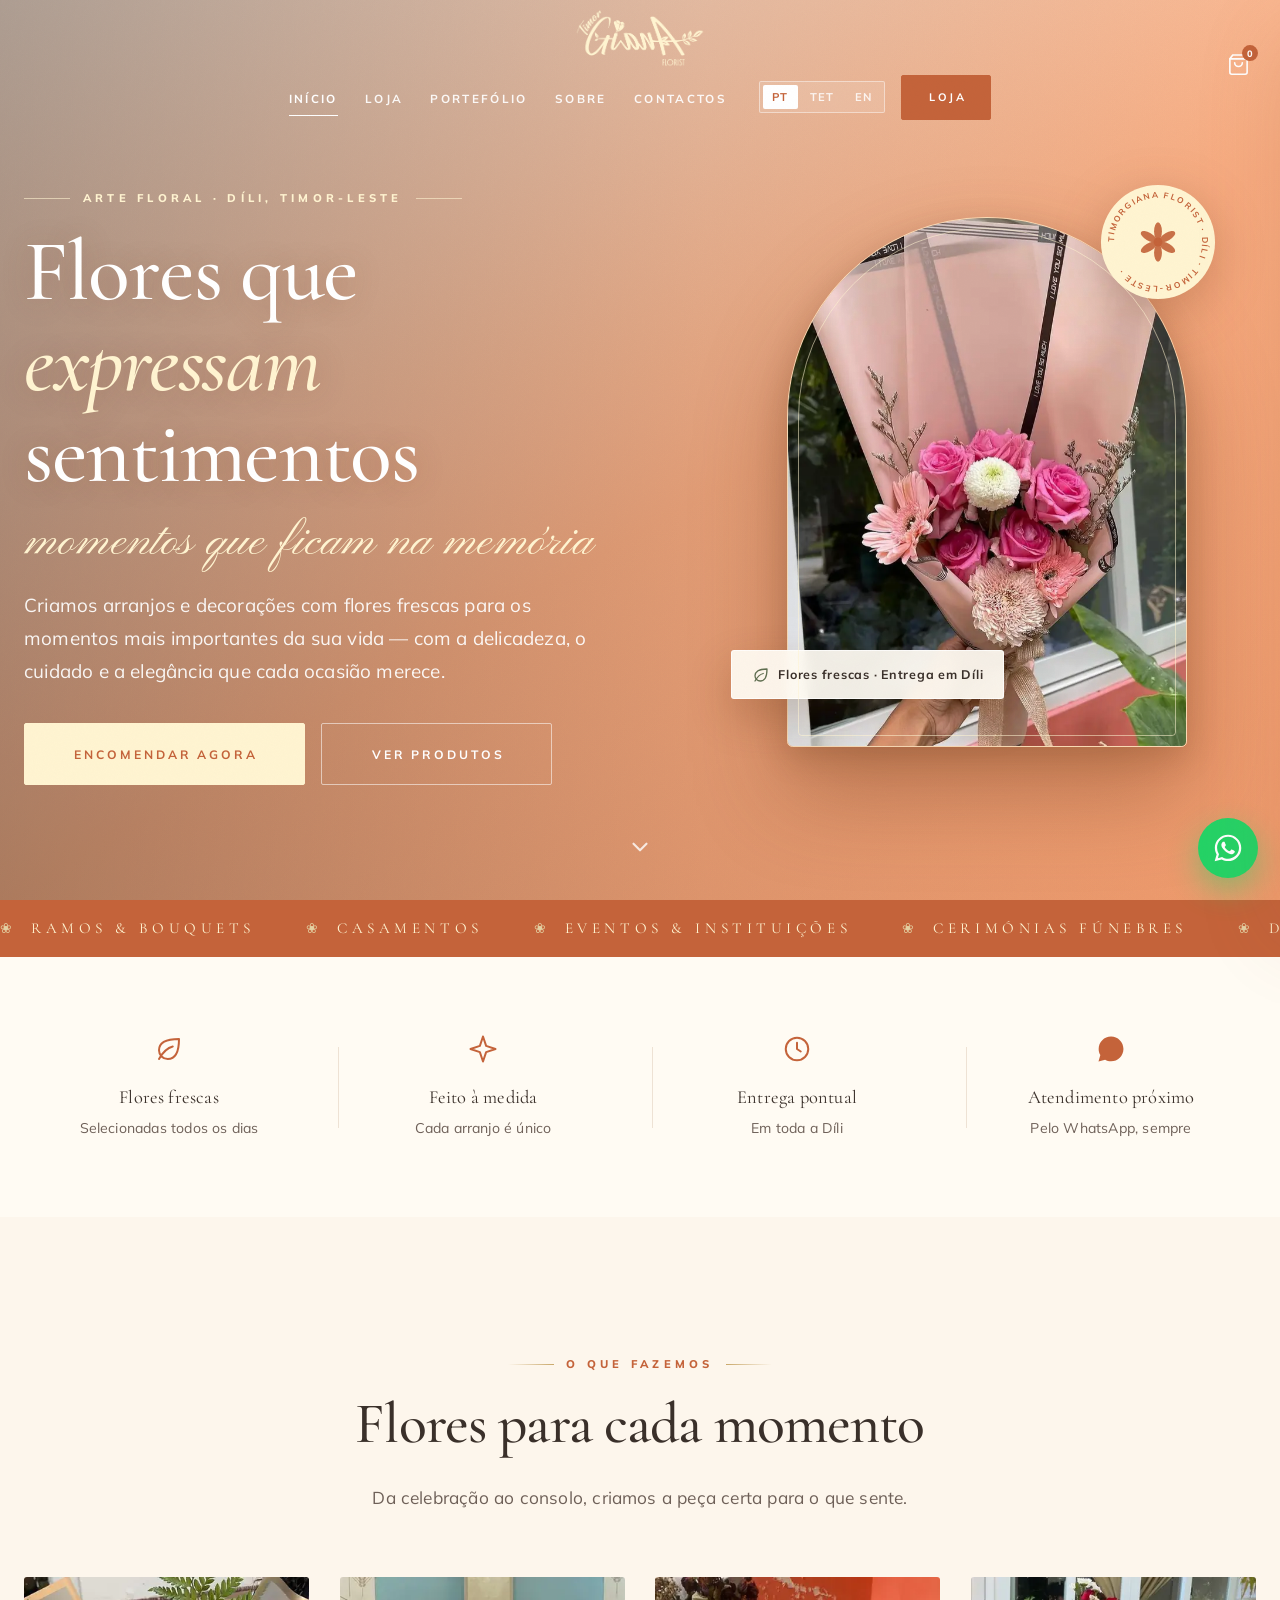
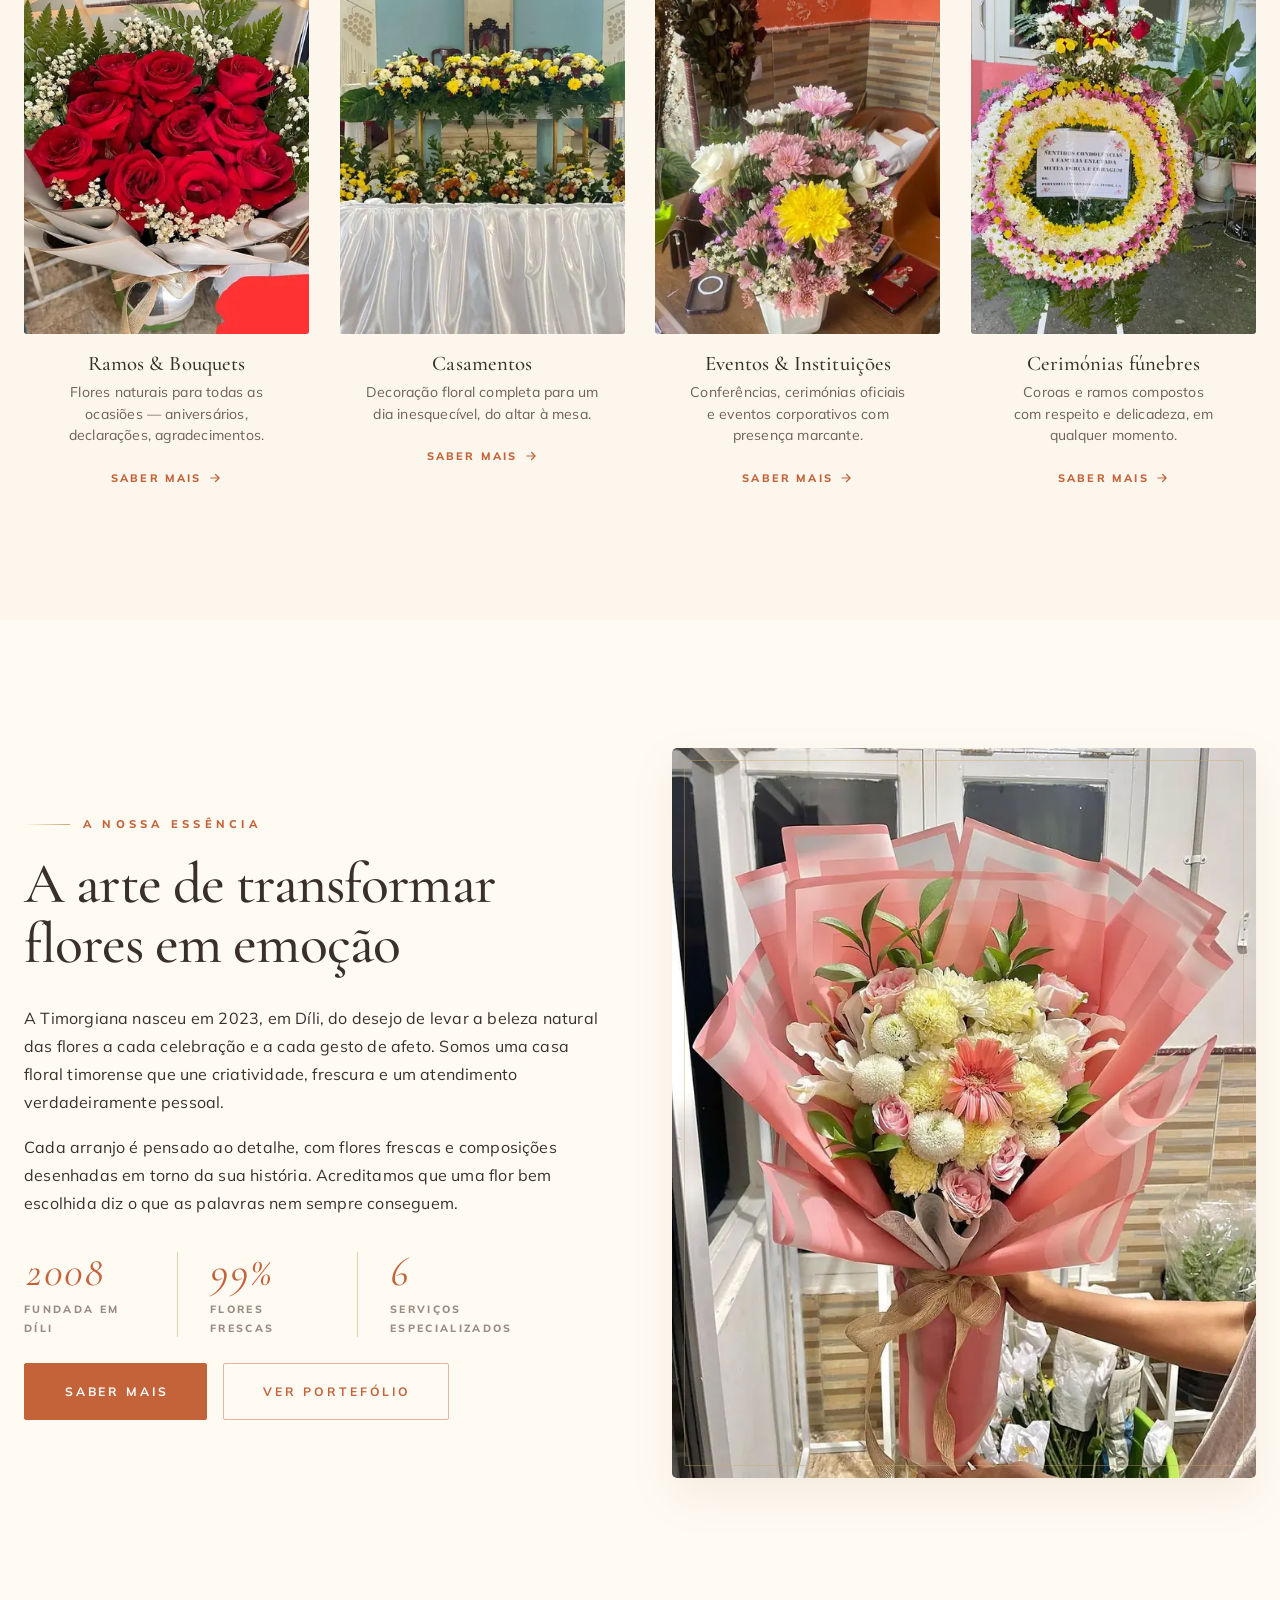
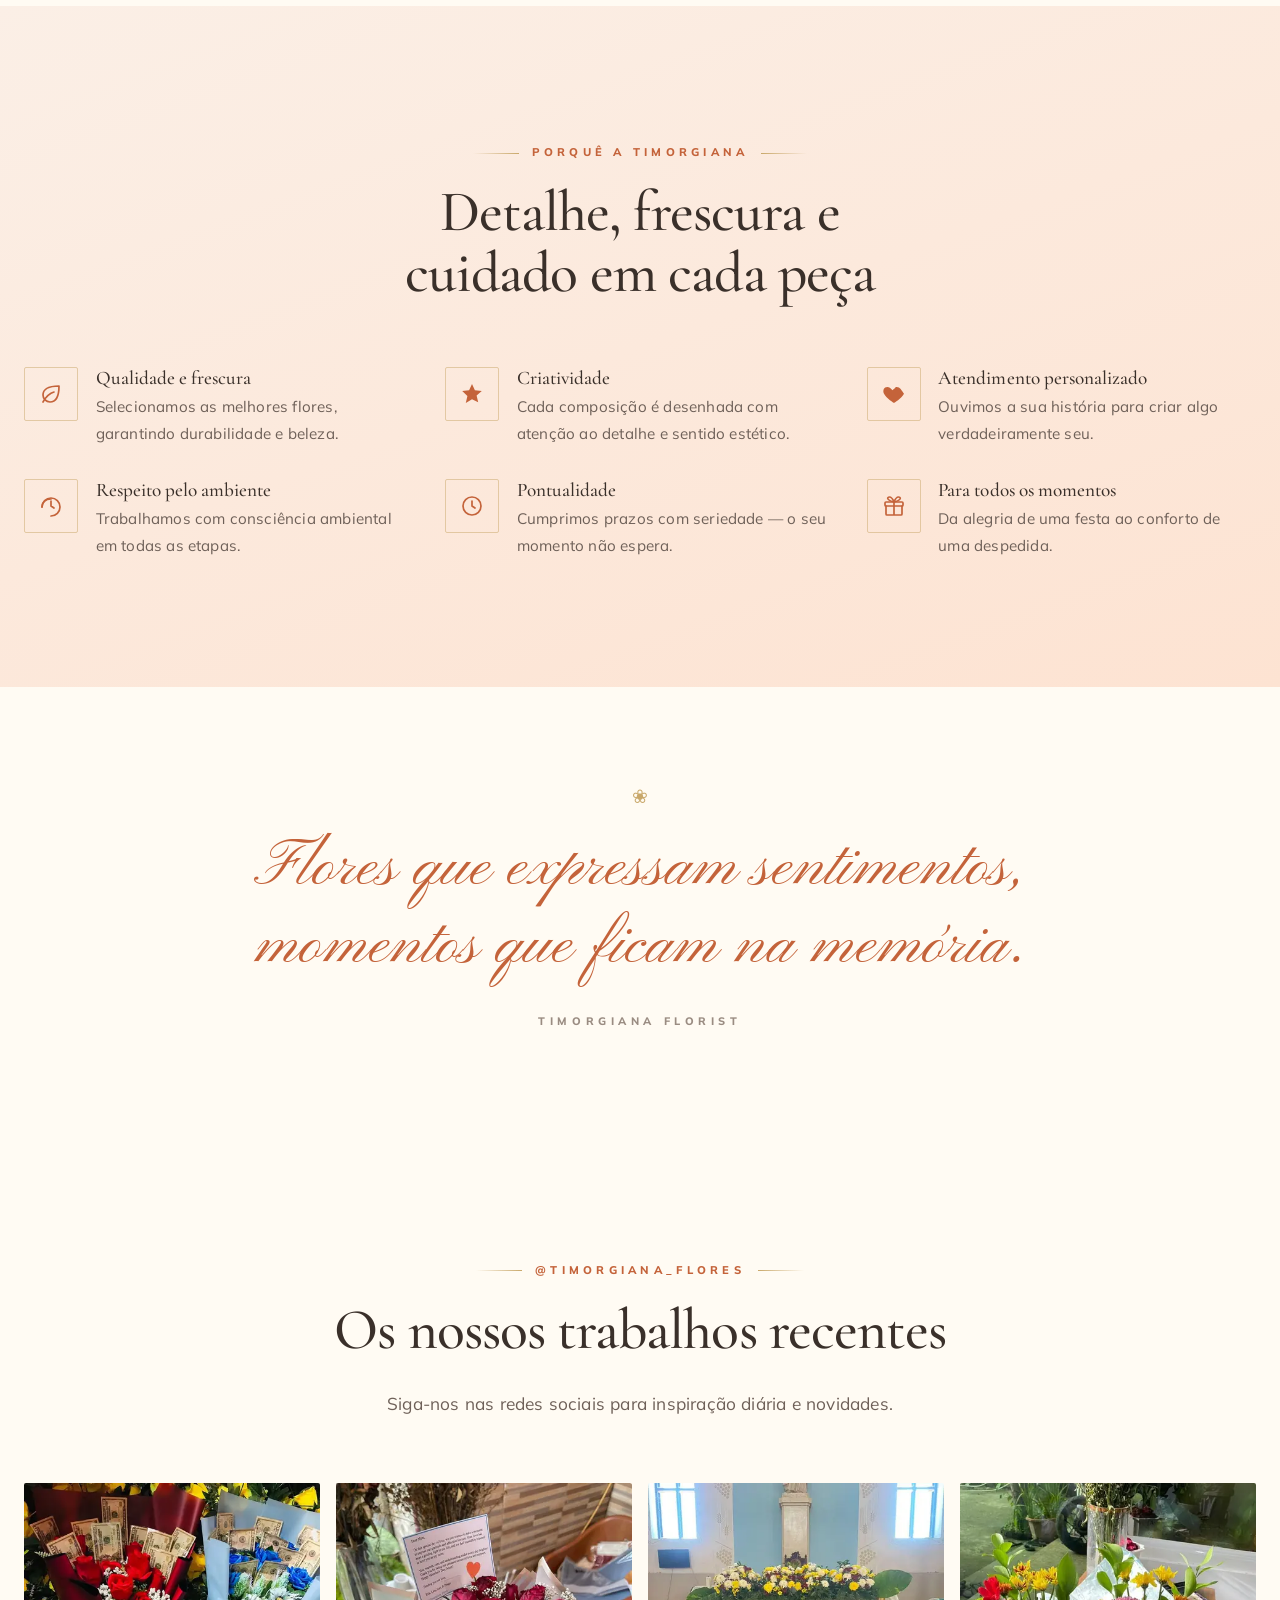
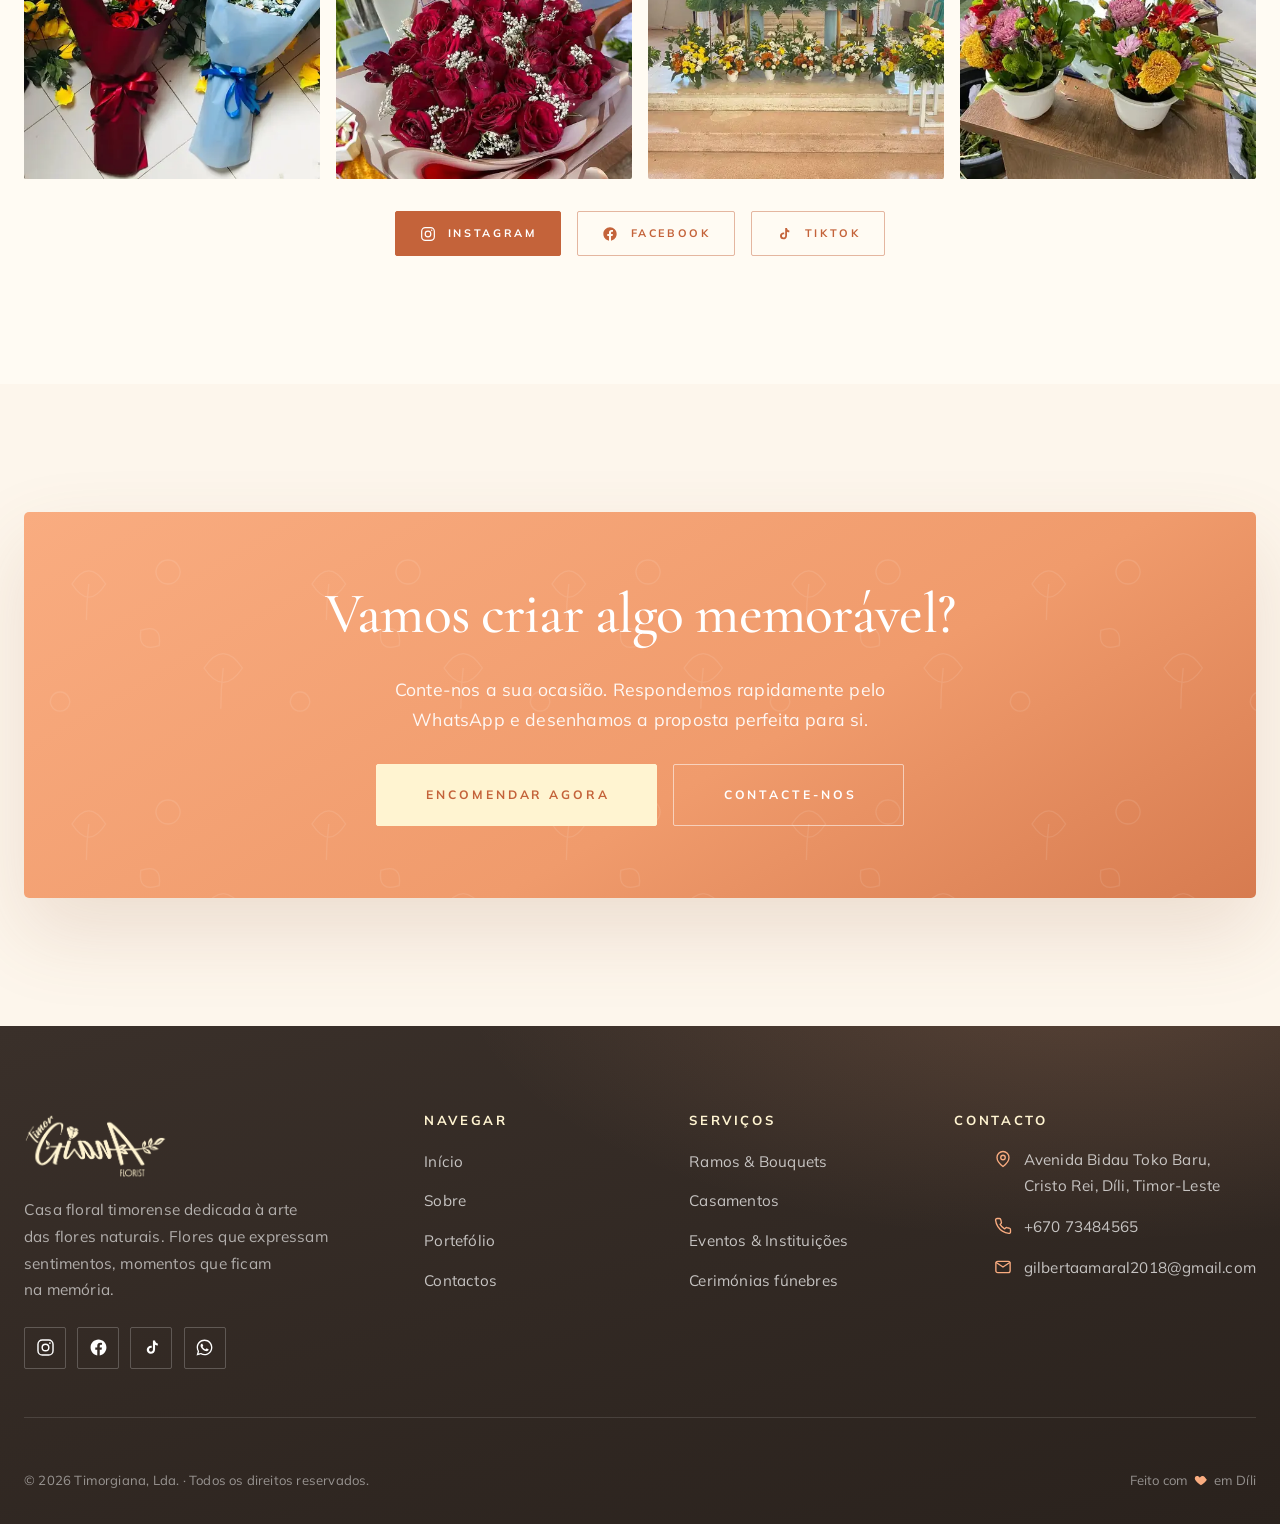
==== commit c1395e06: "Loja completa (catálogo + cesto + checkout WhatsApp) + fotos novas FOTOS: substituídas TODAS as anti" ====
--- a/index.html
+++ b/index.html
@@ -23,7 +23,7 @@
   <meta property="og:description" content="Flores que expressam sentimentos, momentos que ficam na memória.">
   <meta property="og:type" content="website">
   <meta property="og:url" content="https://simaon753-dot.github.io/timorgiana-florist/">
-  <meta property="og:image" content="https://simaon753-dot.github.io/timorgiana-florist/assets/galeria/bouquet/bouquet-10.jpg">
+  <meta property="og:image" content="https://simaon753-dot.github.io/timorgiana-florist/assets/galeria/bouquet/bouquet-08.jpg">
   <meta property="og:locale" content="pt_PT">
   <meta name="twitter:card" content="summary_large_image">
 
@@ -85,7 +85,7 @@
           <p class="hero__lead" data-i18n="hero_lead">Criamos arranjos e decorações com flores frescas para os momentos mais importantes da sua vida.</p>
           <div class="grupo-botoes">
             <a class="btn btn--claro btn--grande" href="paginas/encomendar.html" data-i18n="btn_encomendar_ag">Encomendar agora</a>
-            <a class="btn btn--fantasma btn--grande" href="paginas/produtos.html" data-i18n="btn_ver_produtos">Ver produtos</a>
+            <a class="btn btn--fantasma btn--grande" href="paginas/loja.html" data-i18n="btn_ver_produtos">Ver produtos</a>
           </div>
         </div>
 
@@ -94,7 +94,7 @@
           <div class="hero__arco">
             <picture>
               <source srcset="assets/hero-arco.webp" type="image/webp">
-              <img src="assets/galeria/bouquet/bouquet-10.jpg" alt="Ramo de rosas cor-de-rosa da Timorgiana Florist" width="760" height="1007" fetchpriority="high">
+              <img src="assets/galeria/bouquet/bouquet-08.jpg" alt="Ramo de rosas cor-de-rosa da Timorgiana Florist" width="760" height="1007" fetchpriority="high">
             </picture>
           </div>
           <svg class="hero__selo" viewBox="0 0 120 120" aria-hidden="true" xmlns="http://www.w3.org/2000/svg" xmlns:xlink="http://www.w3.org/1999/xlink">
@@ -191,7 +191,7 @@
         </div>
 
         <div class="produtos-grelha produtos-grelha--4">
-          <a class="produto revelar" href="paginas/produtos.html">
+          <a class="produto revelar" href="paginas/loja.html?c=bouquet">
             <div class="produto__media">
               <img src="assets/galeria/thumbs/bouquet-04.webp" alt="Ramo de rosas vermelhas" width="480" height="480" loading="lazy" decoding="async">
             </div>
@@ -201,7 +201,7 @@
               <span class="produto__cta"><span data-i18n="btn_saber_mais">Saber mais</span><svg viewBox="0 0 24 24" fill="none" stroke="currentColor" stroke-width="2.1" stroke-linecap="round" stroke-linejoin="round"><path d="M5 12h14M13 6l6 6-6 6"/></svg></span>
             </div>
           </a>
-          <a class="produto revelar revelar--d1" href="paginas/produtos.html">
+          <a class="produto revelar revelar--d1" href="paginas/loja.html?c=casamentos">
             <div class="produto__media">
               <img src="assets/galeria/thumbs/cas-01.webp" alt="Decoração floral de casamento" width="480" height="480" loading="lazy" decoding="async">
             </div>
@@ -211,7 +211,7 @@
               <span class="produto__cta"><span data-i18n="btn_saber_mais">Saber mais</span><svg viewBox="0 0 24 24" fill="none" stroke="currentColor" stroke-width="2.1" stroke-linecap="round" stroke-linejoin="round"><path d="M5 12h14M13 6l6 6-6 6"/></svg></span>
             </div>
           </a>
-          <a class="produto revelar revelar--d2" href="paginas/produtos.html">
+          <a class="produto revelar revelar--d2" href="paginas/loja.html?c=vaso">
             <div class="produto__media">
               <img src="assets/galeria/thumbs/vaso-10.webp" alt="Arranjo floral para eventos" width="480" height="480" loading="lazy" decoding="async">
             </div>
@@ -221,7 +221,7 @@
               <span class="produto__cta"><span data-i18n="btn_saber_mais">Saber mais</span><svg viewBox="0 0 24 24" fill="none" stroke="currentColor" stroke-width="2.1" stroke-linecap="round" stroke-linejoin="round"><path d="M5 12h14M13 6l6 6-6 6"/></svg></span>
             </div>
           </a>
-          <a class="produto revelar revelar--d3" href="paginas/produtos.html">
+          <a class="produto revelar revelar--d3" href="paginas/loja.html?c=funebre">
             <div class="produto__media">
               <img src="assets/galeria/thumbs/fun-01.webp" alt="Coroa fúnebre" width="480" height="480" loading="lazy" decoding="async">
             </div>
@@ -261,7 +261,7 @@
           </div>
           <div class="duas-colunas__media revelar revelar--d2">
             <div class="moldura moldura--alta">
-              <img src="assets/galeria/thumbs/bouquet-11-media.webp" alt="Ramo de flores em tons pêssego da Timorgiana" width="720" height="900" loading="lazy" decoding="async">
+              <img src="assets/galeria/thumbs/essencia-media.webp" alt="Ramo de flores em tons pêssego da Timorgiana" width="720" height="900" loading="lazy" decoding="async">
             </div>
           </div>
         </div>
@@ -316,7 +316,7 @@
         <div class="insta-grelha revelar">
           <a class="insta-item" href="https://www.instagram.com/timorgiana_flores" target="_blank" rel="noopener"><img src="assets/galeria/thumbs/bouquet-05.webp" alt="Ramo de rosas vermelhas" width="480" height="480" loading="lazy" decoding="async"><span class="insta-item__icone"><svg viewBox="0 0 24 24" fill="none" stroke="currentColor" stroke-width="1.8"><rect x="2.5" y="2.5" width="19" height="19" rx="5.5"/><circle cx="12" cy="12" r="4.2"/><circle cx="17.6" cy="6.4" r="1.1" fill="currentColor" stroke="none"/></svg></span></a>
           <a class="insta-item" href="https://www.instagram.com/timorgiana_flores" target="_blank" rel="noopener"><img src="assets/galeria/thumbs/bouquet-17.webp" alt="Ramo de flores amarelas" width="480" height="480" loading="lazy" decoding="async"><span class="insta-item__icone"><svg viewBox="0 0 24 24" fill="none" stroke="currentColor" stroke-width="1.8"><rect x="2.5" y="2.5" width="19" height="19" rx="5.5"/><circle cx="12" cy="12" r="4.2"/><circle cx="17.6" cy="6.4" r="1.1" fill="currentColor" stroke="none"/></svg></span></a>
-          <a class="insta-item" href="https://www.instagram.com/timorgiana_flores" target="_blank" rel="noopener"><img src="assets/galeria/thumbs/cas-05.webp" alt="Ramo de noiva branco" width="480" height="480" loading="lazy" decoding="async"><span class="insta-item__icone"><svg viewBox="0 0 24 24" fill="none" stroke="currentColor" stroke-width="1.8"><rect x="2.5" y="2.5" width="19" height="19" rx="5.5"/><circle cx="12" cy="12" r="4.2"/><circle cx="17.6" cy="6.4" r="1.1" fill="currentColor" stroke="none"/></svg></span></a>
+          <a class="insta-item" href="https://www.instagram.com/timorgiana_flores" target="_blank" rel="noopener"><img src="assets/galeria/thumbs/cas-02.webp" alt="Ramo de noiva branco" width="480" height="480" loading="lazy" decoding="async"><span class="insta-item__icone"><svg viewBox="0 0 24 24" fill="none" stroke="currentColor" stroke-width="1.8"><rect x="2.5" y="2.5" width="19" height="19" rx="5.5"/><circle cx="12" cy="12" r="4.2"/><circle cx="17.6" cy="6.4" r="1.1" fill="currentColor" stroke="none"/></svg></span></a>
           <a class="insta-item" href="https://www.instagram.com/timorgiana_flores" target="_blank" rel="noopener"><img src="assets/galeria/thumbs/vaso-05.webp" alt="Arranjo floral em vaso" width="480" height="480" loading="lazy" decoding="async"><span class="insta-item__icone"><svg viewBox="0 0 24 24" fill="none" stroke="currentColor" stroke-width="1.8"><rect x="2.5" y="2.5" width="19" height="19" rx="5.5"/><circle cx="12" cy="12" r="4.2"/><circle cx="17.6" cy="6.4" r="1.1" fill="currentColor" stroke="none"/></svg></span></a>
         </div>
         <div class="grupo-botoes" style="justify-content:center; margin-top:2rem">
@@ -356,7 +356,9 @@
 
   <!-- Scripts (ordem: dicionário → componentes → inicialização) -->
   <script src="js/i18n.js"></script>
+  <script src="js/products.js"></script>
   <script src="js/componentes.js"></script>
+  <script src="js/cart.js"></script>
   <script src="js/main.js"></script>
 </body>
 </html>
--- a/css/estilos.css
+++ b/css/estilos.css
@@ -1200,3 +1200,157 @@
   font-family: var(--sans); font-size: .88rem; line-height: 1.55; color: var(--tinta-suave);
   margin: 0 auto .9rem; max-width: 30ch;
 }
+
+/* ==========================================================================
+   16. LOJA — cesto, gaveta, coleção, produto, checkout
+   ========================================================================== */
+
+/* — Ações do cabeçalho (cesto + menu) no canto direito — */
+.cabecalho__acoes {
+  position: absolute; right: 0; top: 50%; transform: translateY(-50%);
+  display: flex; align-items: center; gap: .3rem;
+}
+.cabecalho__cesto {
+  position: relative; background: none; border: none; cursor: pointer;
+  color: var(--tinta); padding: .4rem; display: grid; place-items: center;
+  transition: color var(--transicao);
+}
+.cabecalho__cesto svg { width: 23px; height: 23px; }
+.cabecalho__cesto:hover { color: var(--terracota); }
+.cabecalho--topo .cabecalho__cesto { color: #fff; }
+.cabecalho__cesto-conta {
+  position: absolute; top: -1px; right: -2px;
+  background: var(--terracota); color: #fff;
+  font-family: var(--sans); font-size: .58rem; font-weight: 800;
+  min-width: 16px; height: 16px; padding: 0 4px; border-radius: 100px;
+  display: grid; place-items: center; line-height: 1;
+}
+
+/* — Gaveta lateral do cesto — */
+.gaveta-overlay {
+  position: fixed; inset: 0; z-index: 1290; background: rgba(42,34,29,.5);
+  opacity: 0; visibility: hidden; transition: opacity .4s ease, visibility .4s;
+}
+body.gaveta-aberta .gaveta-overlay { opacity: 1; visibility: visible; }
+.gaveta {
+  position: fixed; top: 0; right: 0; bottom: 0; z-index: 1300;
+  width: min(92vw, 400px); background: var(--marfim);
+  display: flex; flex-direction: column;
+  transform: translateX(100%); transition: transform .45s var(--easa);
+  box-shadow: var(--sombra-lg);
+}
+body.gaveta-aberta .gaveta { transform: none; }
+.gaveta__topo {
+  display: flex; align-items: center; justify-content: space-between;
+  padding: 1.3rem 1.4rem; border-bottom: var(--hairline);
+}
+.gaveta__titulo { font-family: var(--serif); font-size: 1.5rem; color: var(--tinta); }
+.gaveta__fechar { background: none; border: none; font-size: 1.9rem; line-height: 1; color: var(--tinta-suave); cursor: pointer; }
+.gaveta__fechar:hover { color: var(--terracota); }
+.gaveta__corpo { flex: 1; overflow-y: auto; padding: 1rem 1.4rem; }
+.gaveta-vazia { color: var(--tinta-suave); text-align: center; padding: 3rem 0; font-family: var(--serif); font-style: italic; }
+.gaveta-item { display: grid; grid-template-columns: 64px 1fr auto; gap: .9rem; align-items: start; padding: 1rem 0; border-bottom: 1px solid var(--linha); }
+.gaveta-item img { width: 64px; height: 64px; object-fit: cover; border-radius: var(--raio-sm); }
+.gaveta-item__info { display: grid; gap: .3rem; }
+.gaveta-item__nome { font-family: var(--serif); font-size: 1.08rem; color: var(--tinta); line-height: 1.15; }
+.gaveta-item__preco { font-size: .82rem; color: var(--terracota); font-weight: 700; }
+.gaveta-item__preco .por-unid { color: var(--tinta-tenue); font-weight: 600; }
+.gaveta-item__rem { background: none; border: none; font-size: 1.3rem; color: var(--tinta-tenue); cursor: pointer; line-height: 1; }
+.gaveta-item__rem:hover { color: var(--terracota); }
+.gaveta__rodape { padding: 1.2rem 1.4rem; border-top: var(--hairline); background: var(--marfim-quente); }
+.gaveta-subtotal { display: flex; justify-content: space-between; align-items: baseline; font-family: var(--sans); font-weight: 700; text-transform: uppercase; letter-spacing: .12em; font-size: .78rem; }
+.gaveta-subtotal__val { font-family: var(--serif); font-size: 1.5rem; letter-spacing: 0; color: var(--terracota); text-transform: none; }
+.gaveta-nota { font-size: .78rem; color: var(--tinta-suave); margin: .5rem 0 1rem; }
+
+/* — Seletor de quantidade — */
+.qty { display: inline-flex; align-items: center; border: 1px solid var(--linha); border-radius: var(--raio-sm); overflow: hidden; }
+.qty__b { background: var(--branco); border: none; width: 30px; height: 30px; cursor: pointer; font-size: 1.1rem; color: var(--tinta); line-height: 1; transition: var(--transicao); }
+.qty__b:hover { background: var(--coral-veu); color: var(--terracota); }
+.qty__n { min-width: 34px; text-align: center; font-weight: 700; font-size: .9rem; }
+.qty--grande .qty__b { width: 44px; height: 44px; font-size: 1.3rem; }
+.qty__i { width: 52px; height: 44px; text-align: center; border: none; border-inline: 1px solid var(--linha); font-family: var(--sans); font-weight: 700; font-size: 1rem; -moz-appearance: textfield; }
+.qty__i::-webkit-outer-spin-button, .qty__i::-webkit-inner-spin-button { -webkit-appearance: none; margin: 0; }
+
+/* — Toast — */
+.toast {
+  position: fixed; left: 50%; bottom: 30px; transform: translate(-50%, 20px);
+  z-index: 1400; background: var(--tinta); color: var(--marfim);
+  padding: .85rem 1.4rem; border-radius: 100px; font-size: .9rem; font-weight: 600;
+  box-shadow: var(--sombra-lg); opacity: 0; transition: opacity .35s ease, transform .35s var(--easa);
+  max-width: 90vw; text-align: center;
+}
+.toast.visivel { opacity: 1; transform: translate(-50%, 0); }
+
+/* — Preço nos tiles + animação de entrada — */
+.produto__preco { display: block; font-family: var(--sans); font-size: .95rem; font-weight: 700; color: var(--terracota); }
+.produto__preco .por-unid { color: var(--tinta-tenue); font-weight: 600; font-size: .8rem; }
+.produto--anima { animation: apareceUp .6s var(--easa) both; }
+@keyframes apareceUp { from { opacity: 0; transform: translateY(20px); } to { opacity: 1; transform: none; } }
+
+/* — Loja: barra "ver mais" — */
+.loja-vermais-cx { text-align: center; margin-top: clamp(2rem, 4vw, 3rem); }
+.loja-vazia { text-align: center; color: var(--tinta-suave); font-family: var(--serif); font-style: italic; padding: 3rem 0; grid-column: 1 / -1; }
+
+/* — Página de produto — */
+.produto-pg__grelha { display: grid; grid-template-columns: 1fr 1fr; gap: clamp(2rem, 5vw, 4.5rem); align-items: start; }
+.produto-pg__media { border-radius: var(--raio-lg); overflow: hidden; box-shadow: var(--sombra); }
+.produto-pg__media img { width: 100%; height: auto; display: block; }
+.produto-pg__info { position: sticky; top: 150px; }
+.produto-pg__cat { font-family: var(--sans); font-size: .68rem; font-weight: 800; letter-spacing: .24em; text-transform: uppercase; color: var(--terracota); }
+.produto-pg__nome { font-size: clamp(2rem, 4vw, 3rem); margin: .5rem 0 1rem; }
+.produto-pg__preco { font-family: var(--serif); font-size: 2rem; color: var(--terracota); margin-bottom: 1.4rem; }
+.produto-pg__preco .por-unid { font-size: 1rem; color: var(--tinta-tenue); }
+.produto-pg__compra { display: flex; gap: .8rem; align-items: stretch; margin-bottom: .8rem; flex-wrap: wrap; }
+.produto-pg__compra .btn { flex: 1; min-width: 180px; }
+.produto-pg__nota { font-size: .85rem; color: var(--tinta-suave); }
+.badge-quote { display: inline-block; font-family: var(--sans); font-size: .8rem; font-weight: 800; letter-spacing: .16em; text-transform: uppercase; color: var(--terracota); border: var(--hairline-ouro); padding: .5rem 1rem; border-radius: var(--raio-sm); }
+.acordeoes { margin-top: 1.8rem; border-top: var(--hairline); }
+.acordeoes details { border-bottom: var(--hairline); }
+.acordeoes summary { cursor: pointer; padding: 1rem 0; font-family: var(--sans); font-weight: 700; font-size: .8rem; letter-spacing: .14em; text-transform: uppercase; color: var(--tinta); list-style: none; display: flex; justify-content: space-between; align-items: center; }
+.acordeoes summary::-webkit-details-marker { display: none; }
+.acordeoes summary::after { content: "+"; color: var(--terracota); font-size: 1.3rem; font-weight: 400; }
+.acordeoes details[open] summary::after { content: "–"; }
+.acordeoes p { color: var(--tinta-suave); font-size: .96rem; padding: 0 0 1.1rem; margin: 0; }
+
+/* — Página do cesto — */
+.cesto-grelha { display: grid; grid-template-columns: 1.7fr 1fr; gap: clamp(2rem, 5vw, 4rem); align-items: start; }
+.cesto-linha { display: grid; grid-template-columns: 88px 1fr auto auto auto; gap: 1.2rem; align-items: center; padding: 1.3rem 0; border-bottom: var(--hairline); }
+.cesto-linha__img { width: 88px; height: 88px; object-fit: cover; border-radius: var(--raio-sm); }
+.cesto-linha__info { display: grid; gap: .3rem; }
+.cesto-linha__nome { font-family: var(--serif); font-size: 1.2rem; color: var(--tinta); }
+.cesto-linha__nome:hover { color: var(--terracota); }
+.cesto-linha__preco { font-size: .84rem; color: var(--tinta-suave); }
+.cesto-linha__sub { font-family: var(--serif); font-size: 1.2rem; color: var(--terracota); min-width: 70px; text-align: right; }
+.cesto-linha__rem { background: none; border: none; font-size: 1.4rem; color: var(--tinta-tenue); cursor: pointer; line-height: 1; }
+.cesto-linha__rem:hover { color: var(--terracota); }
+.cesto-resumo { background: var(--marfim-quente); border: var(--hairline); border-radius: var(--raio); padding: clamp(1.5rem, 3vw, 2.2rem); position: sticky; top: 150px; }
+.cesto-resumo h2 { font-size: 1.6rem; margin-bottom: 1.2rem; }
+.cesto-resumo__linha { display: flex; justify-content: space-between; padding: .5rem 0; font-size: .95rem; color: var(--tinta-suave); border-bottom: 1px solid var(--linha); }
+.cesto-resumo__linha b { color: var(--terracota); font-family: var(--serif); font-size: 1.3rem; }
+.cesto-form { display: grid; gap: .35rem; margin-top: 1.3rem; }
+.cesto-form label { font-size: .72rem; font-weight: 700; letter-spacing: .08em; text-transform: uppercase; color: var(--tinta-suave); margin-top: .5rem; }
+.cesto-form input, .cesto-form textarea { font-family: var(--sans); font-size: 1rem; color: var(--tinta); padding: .8rem 1rem; border: 1px solid var(--linha); border-radius: var(--raio-sm); background: var(--branco); width: 100%; transition: var(--transicao); }
+.cesto-form input:focus, .cesto-form textarea:focus { outline: none; border-color: var(--terracota); box-shadow: 0 0 0 3px rgba(196,99,58,.12); }
+.cesto-continuar { display: inline-block; margin-top: 1rem; font-size: .8rem; font-weight: 700; letter-spacing: .12em; text-transform: uppercase; }
+.cesto-vazio { text-align: center; padding: clamp(3rem, 8vw, 6rem) 0; display: grid; gap: 1.4rem; justify-items: center; }
+.cesto-vazio p { font-family: var(--serif); font-style: italic; font-size: 1.3rem; color: var(--tinta-suave); margin: 0; }
+
+@media (max-width: 900px) {
+  .produto-pg__grelha { grid-template-columns: 1fr; }
+  .produto-pg__info { position: static; }
+  .cesto-grelha { grid-template-columns: 1fr; }
+  .cesto-resumo { position: static; }
+}
+@media (max-width: 560px) {
+  .cesto-linha { grid-template-columns: 64px 1fr auto; grid-template-areas: "img info rem" "img qty sub"; row-gap: .5rem; }
+  .cesto-linha__img { width: 64px; height: 64px; grid-area: img; }
+  .cesto-linha__info { grid-area: info; }
+  .cesto-linha__rem { grid-area: rem; align-self: start; }
+  .cesto-linha .qty { grid-area: qty; }
+  .cesto-linha__sub { grid-area: sub; }
+}
+
+/* — Menu-toggle agora vive dentro de .cabecalho__acoes — */
+@media (max-width: 880px) {
+  .menu-toggle { position: static !important; transform: none !important; }
+}
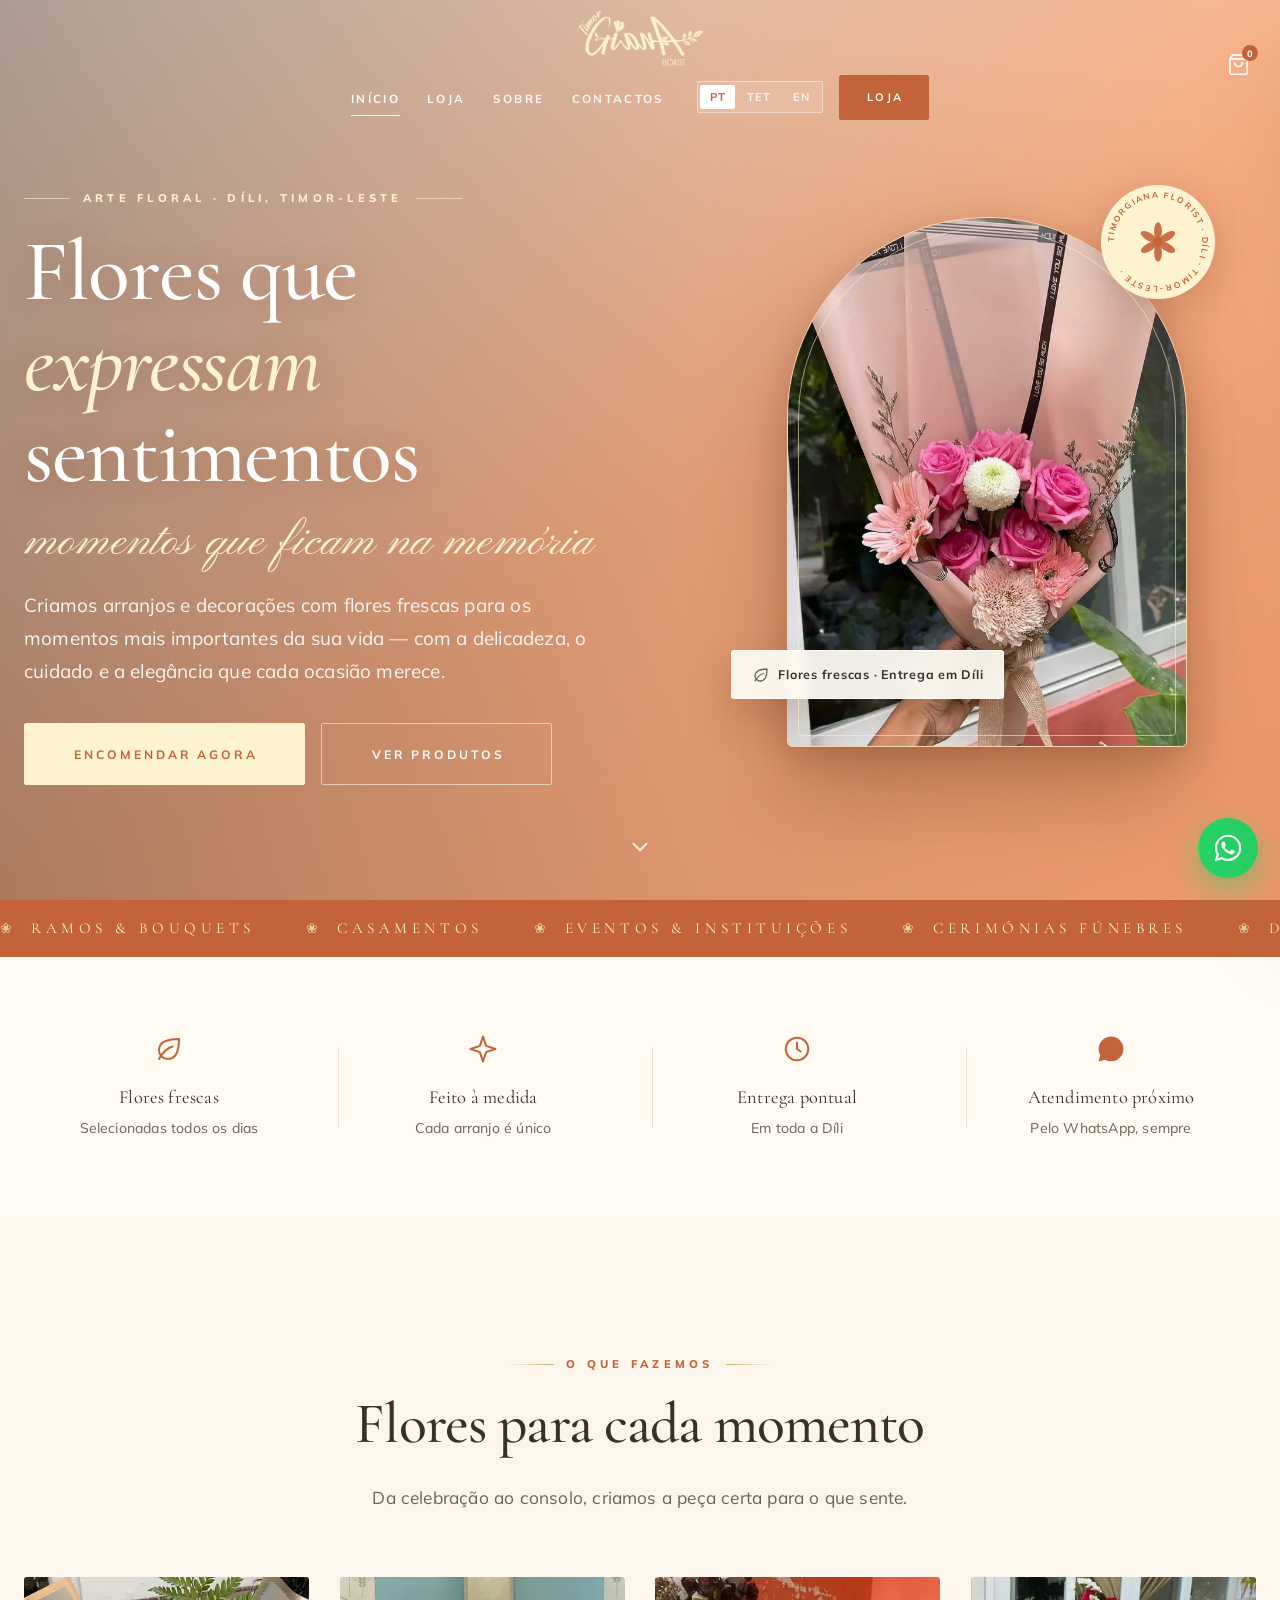
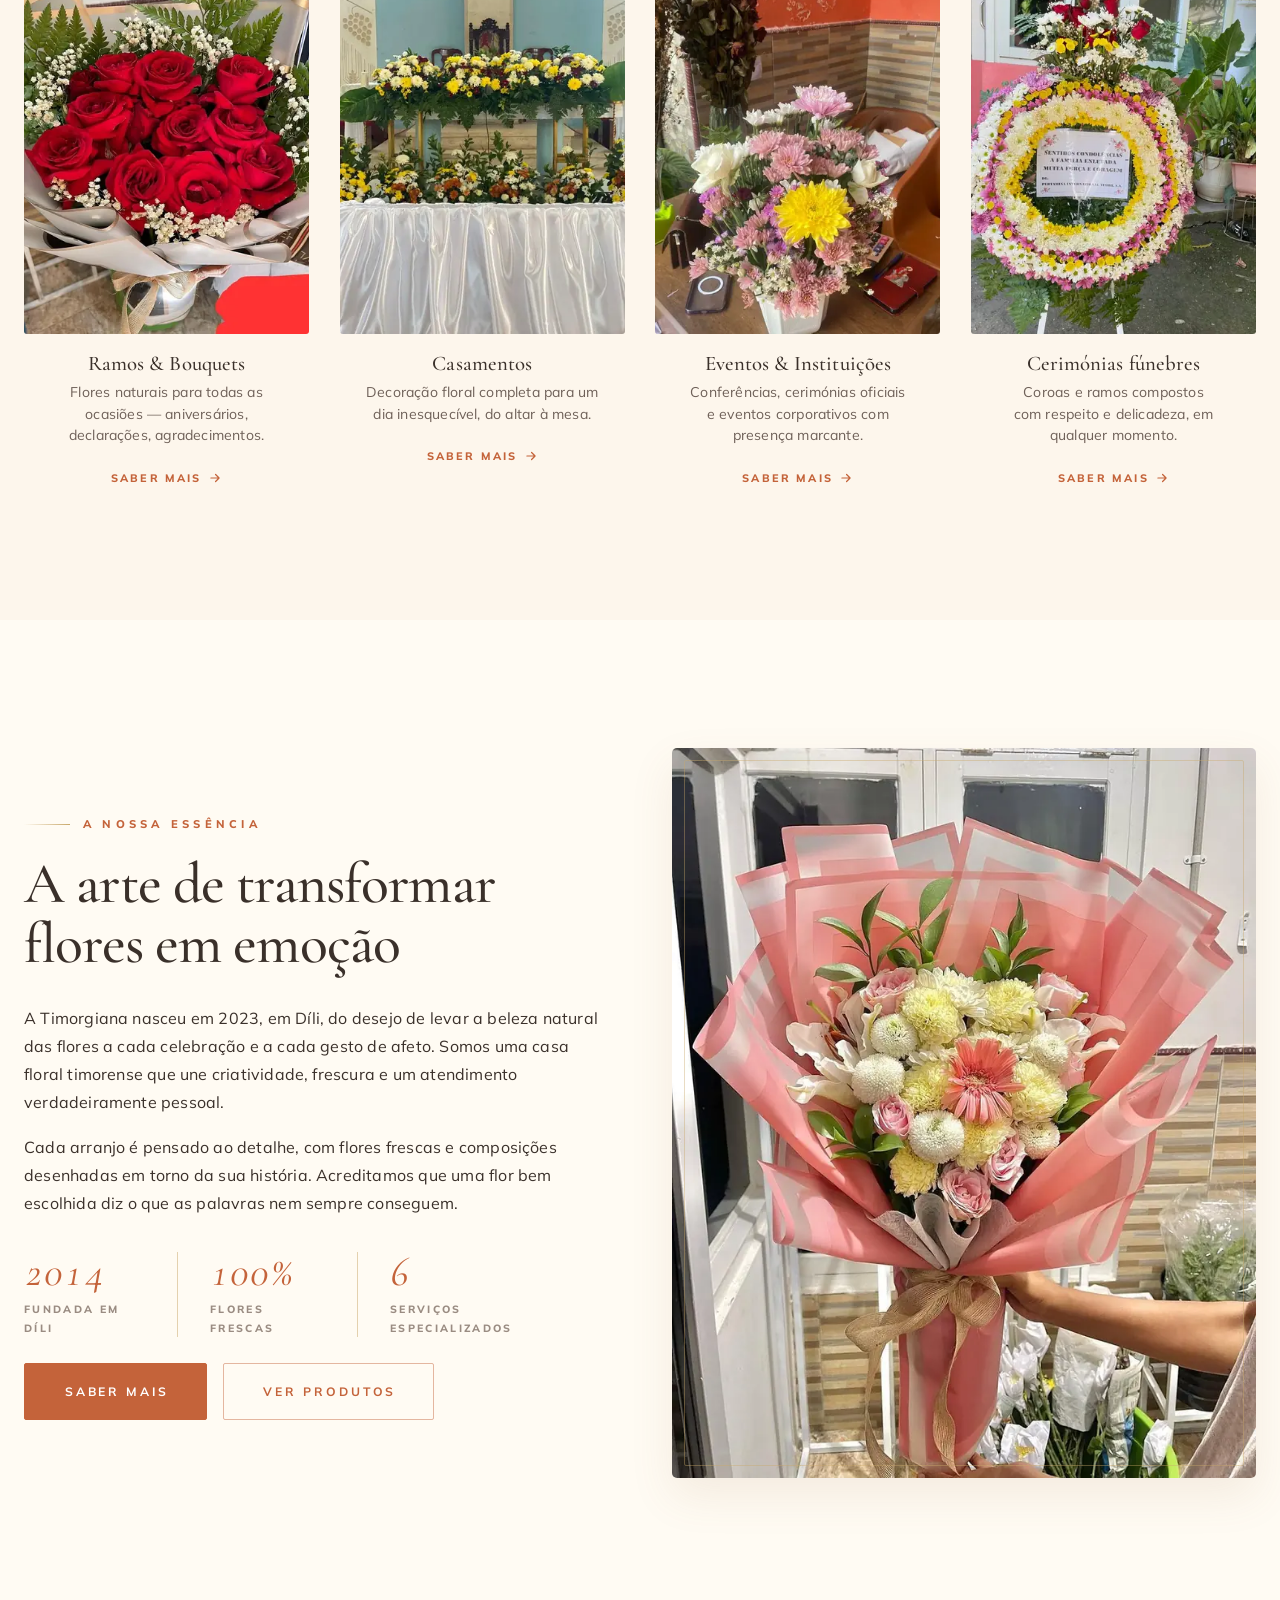
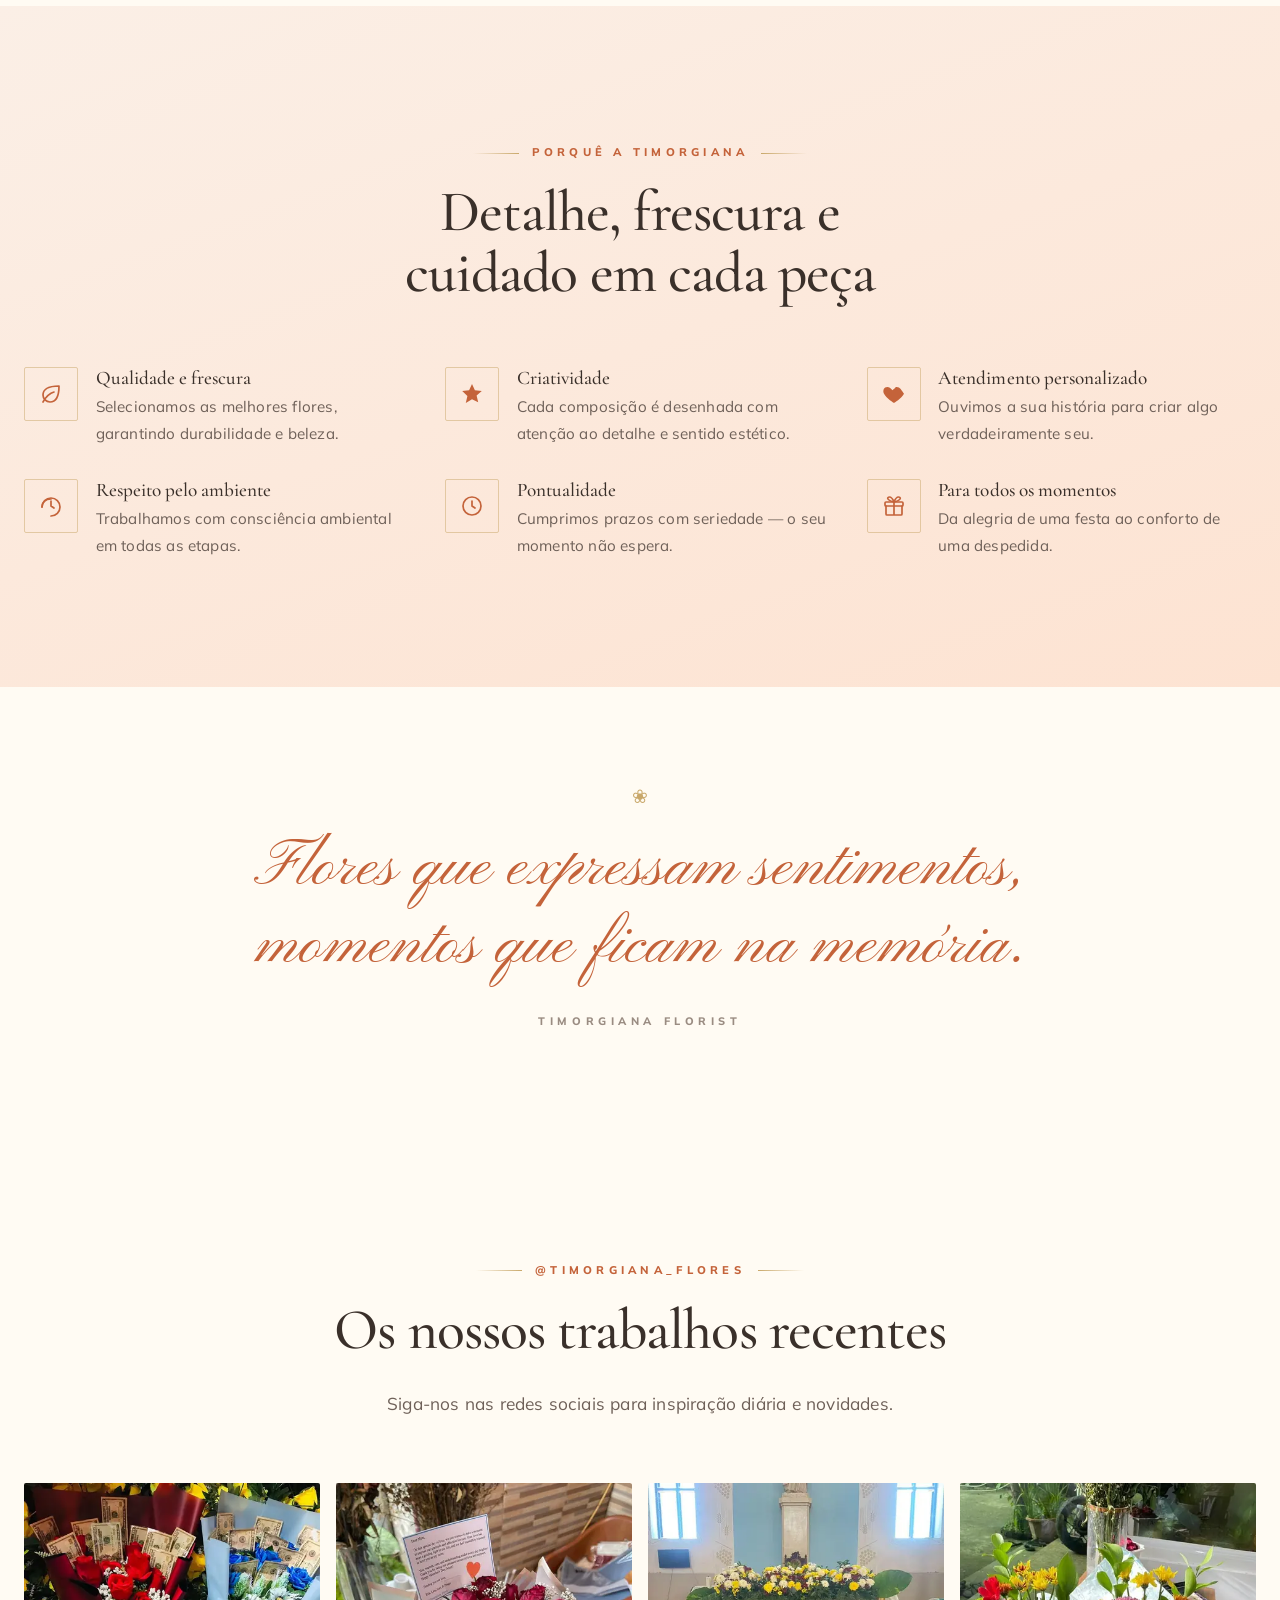
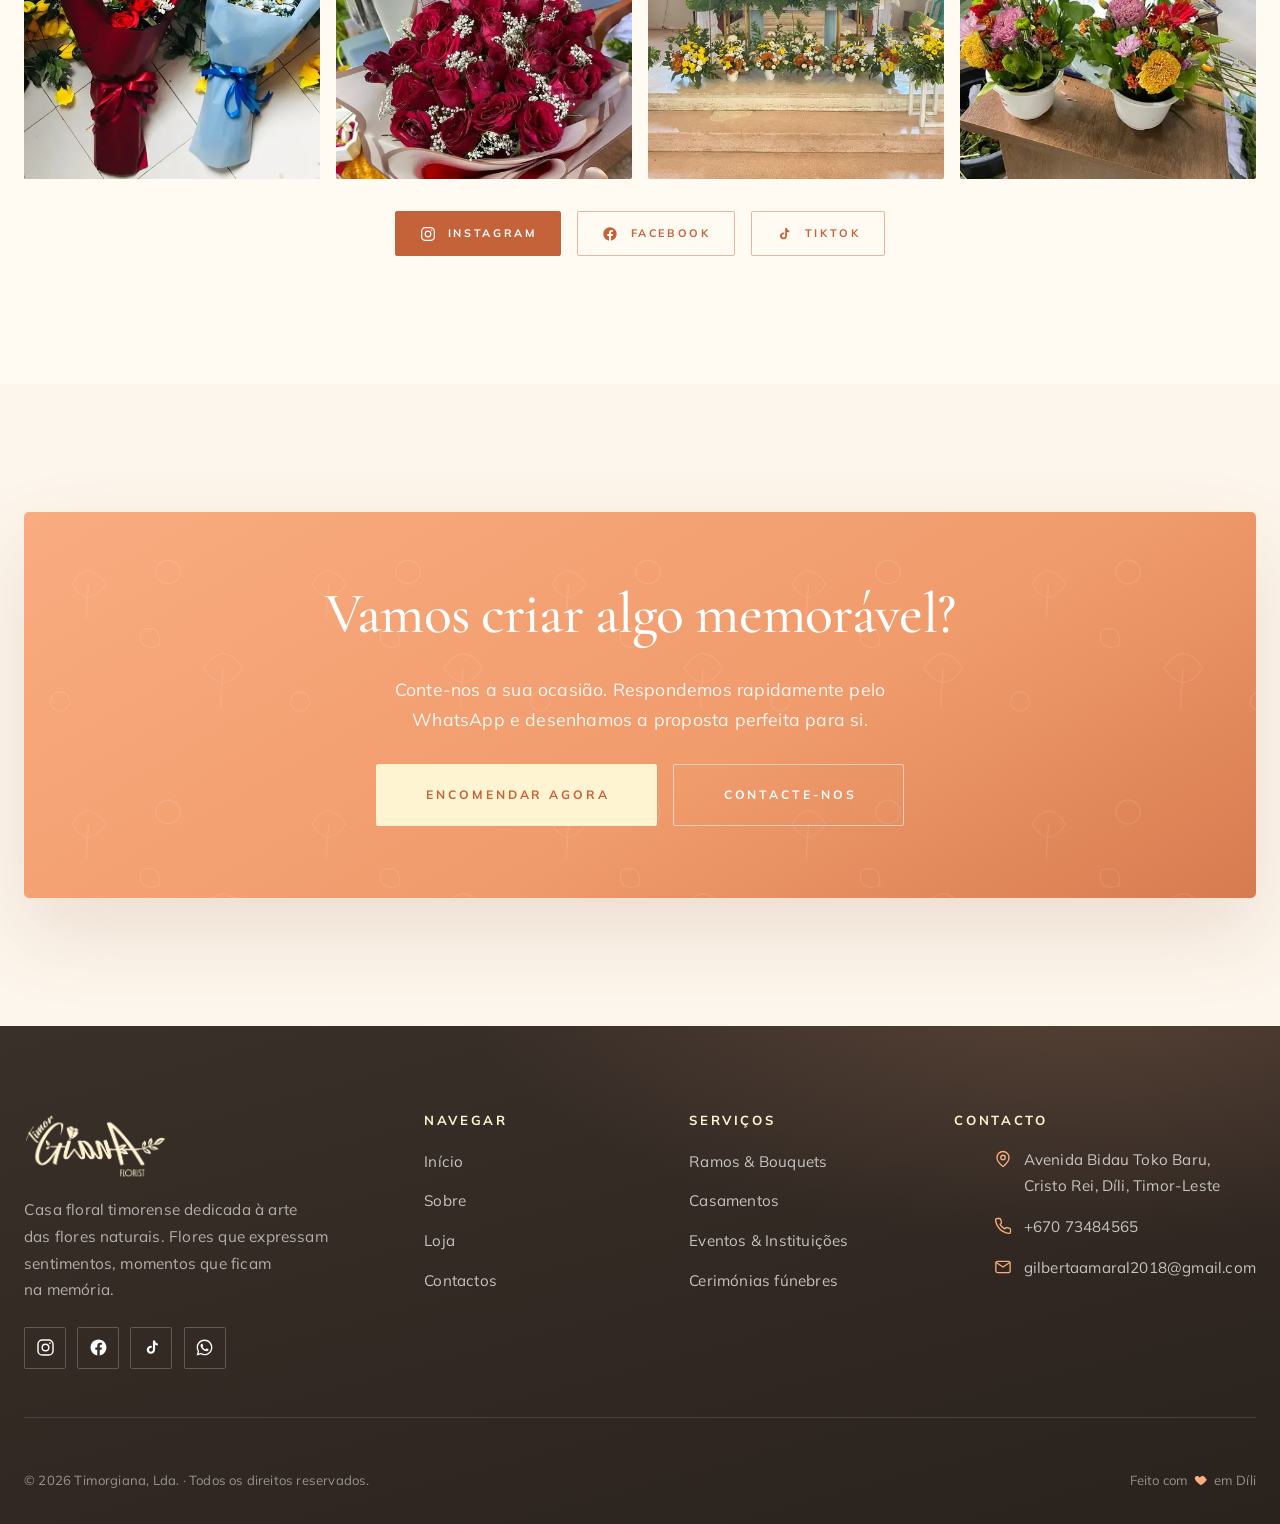
==== commit 44a9628c: "Remover Portefólio da navegação — a Loja é o destino principal Nav agora: Início · Loja · Sobre · Co" ====
--- a/index.html
+++ b/index.html
@@ -256,7 +256,7 @@
 
             <div class="grupo-botoes" style="margin-top:1.6rem">
               <a class="btn btn--primario" href="paginas/sobre.html" data-i18n="btn_saber_mais">Saber mais</a>
-              <a class="btn btn--contorno" href="paginas/galeria.html" data-i18n="btn_ver_portefolio">Ver portefólio</a>
+              <a class="btn btn--contorno" href="paginas/loja.html" data-i18n="btn_ver_produtos">Ver produtos</a>
             </div>
           </div>
           <div class="duas-colunas__media revelar revelar--d2">
